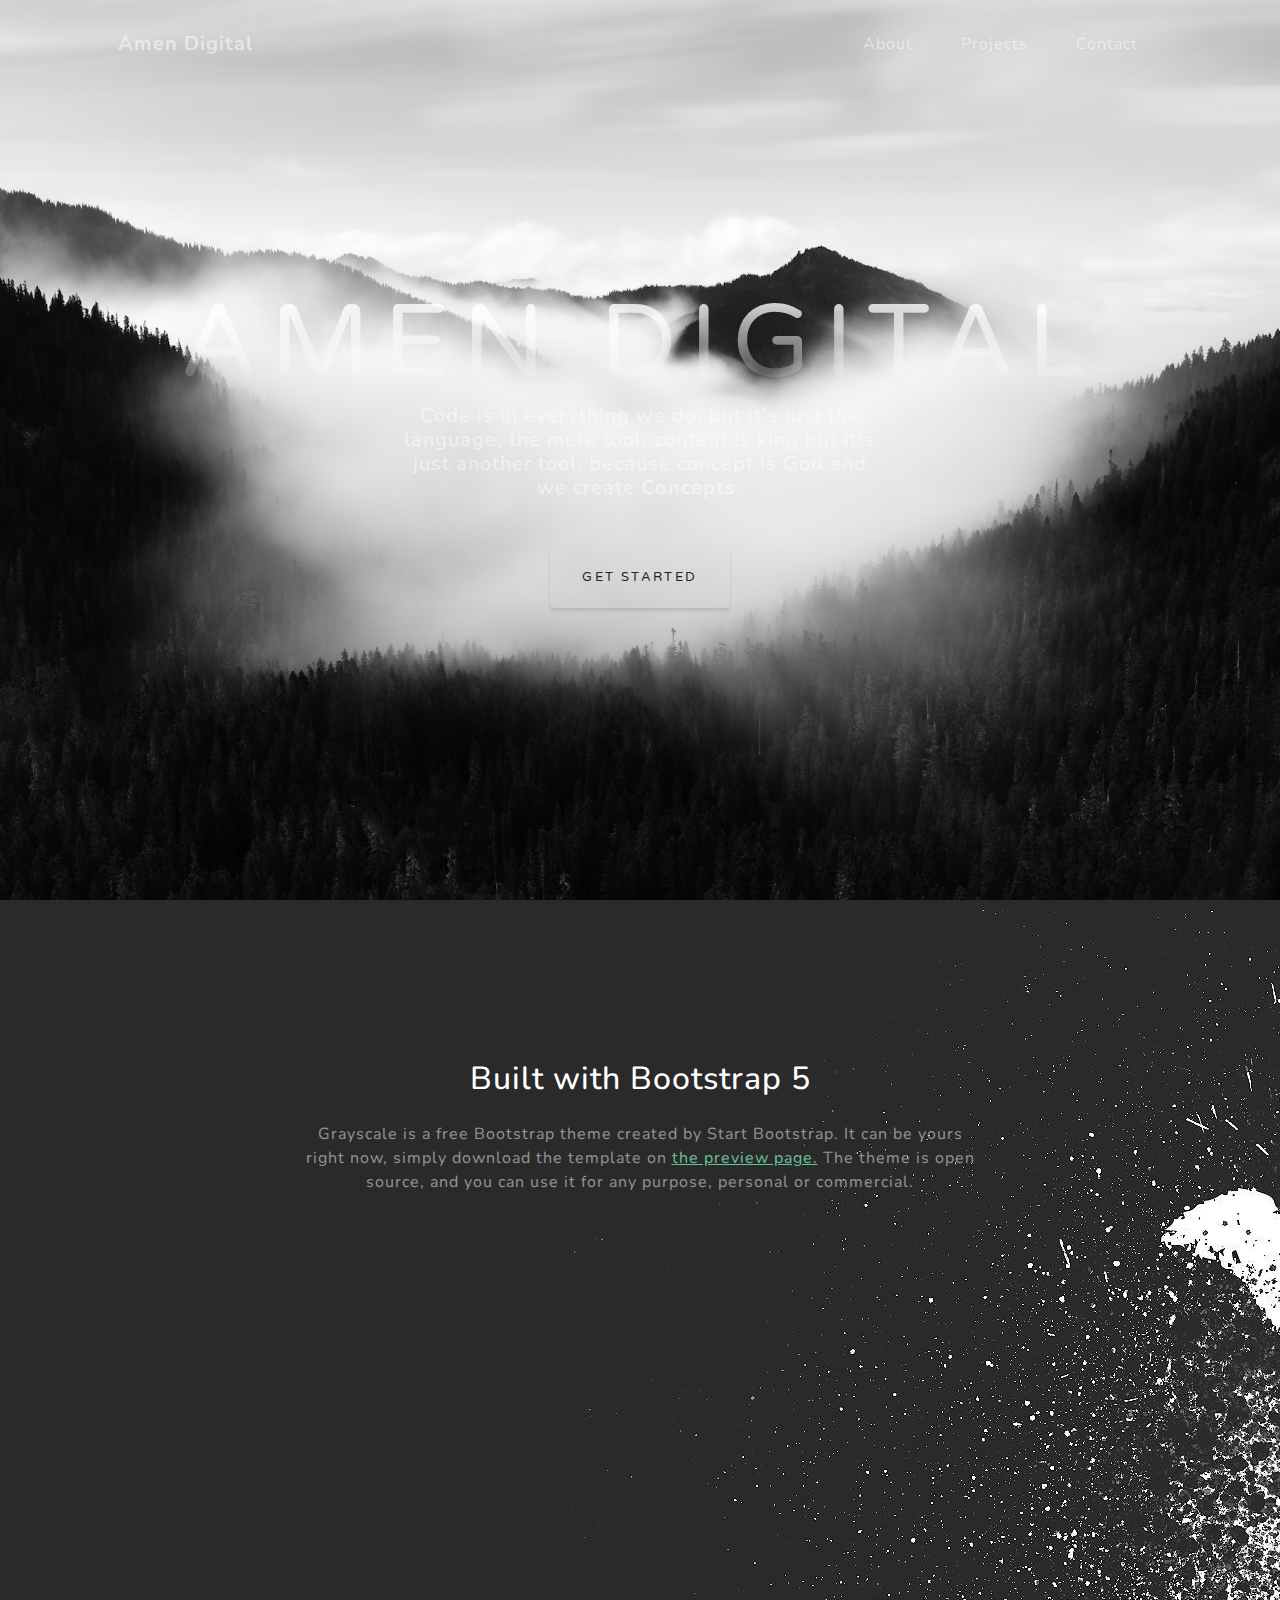
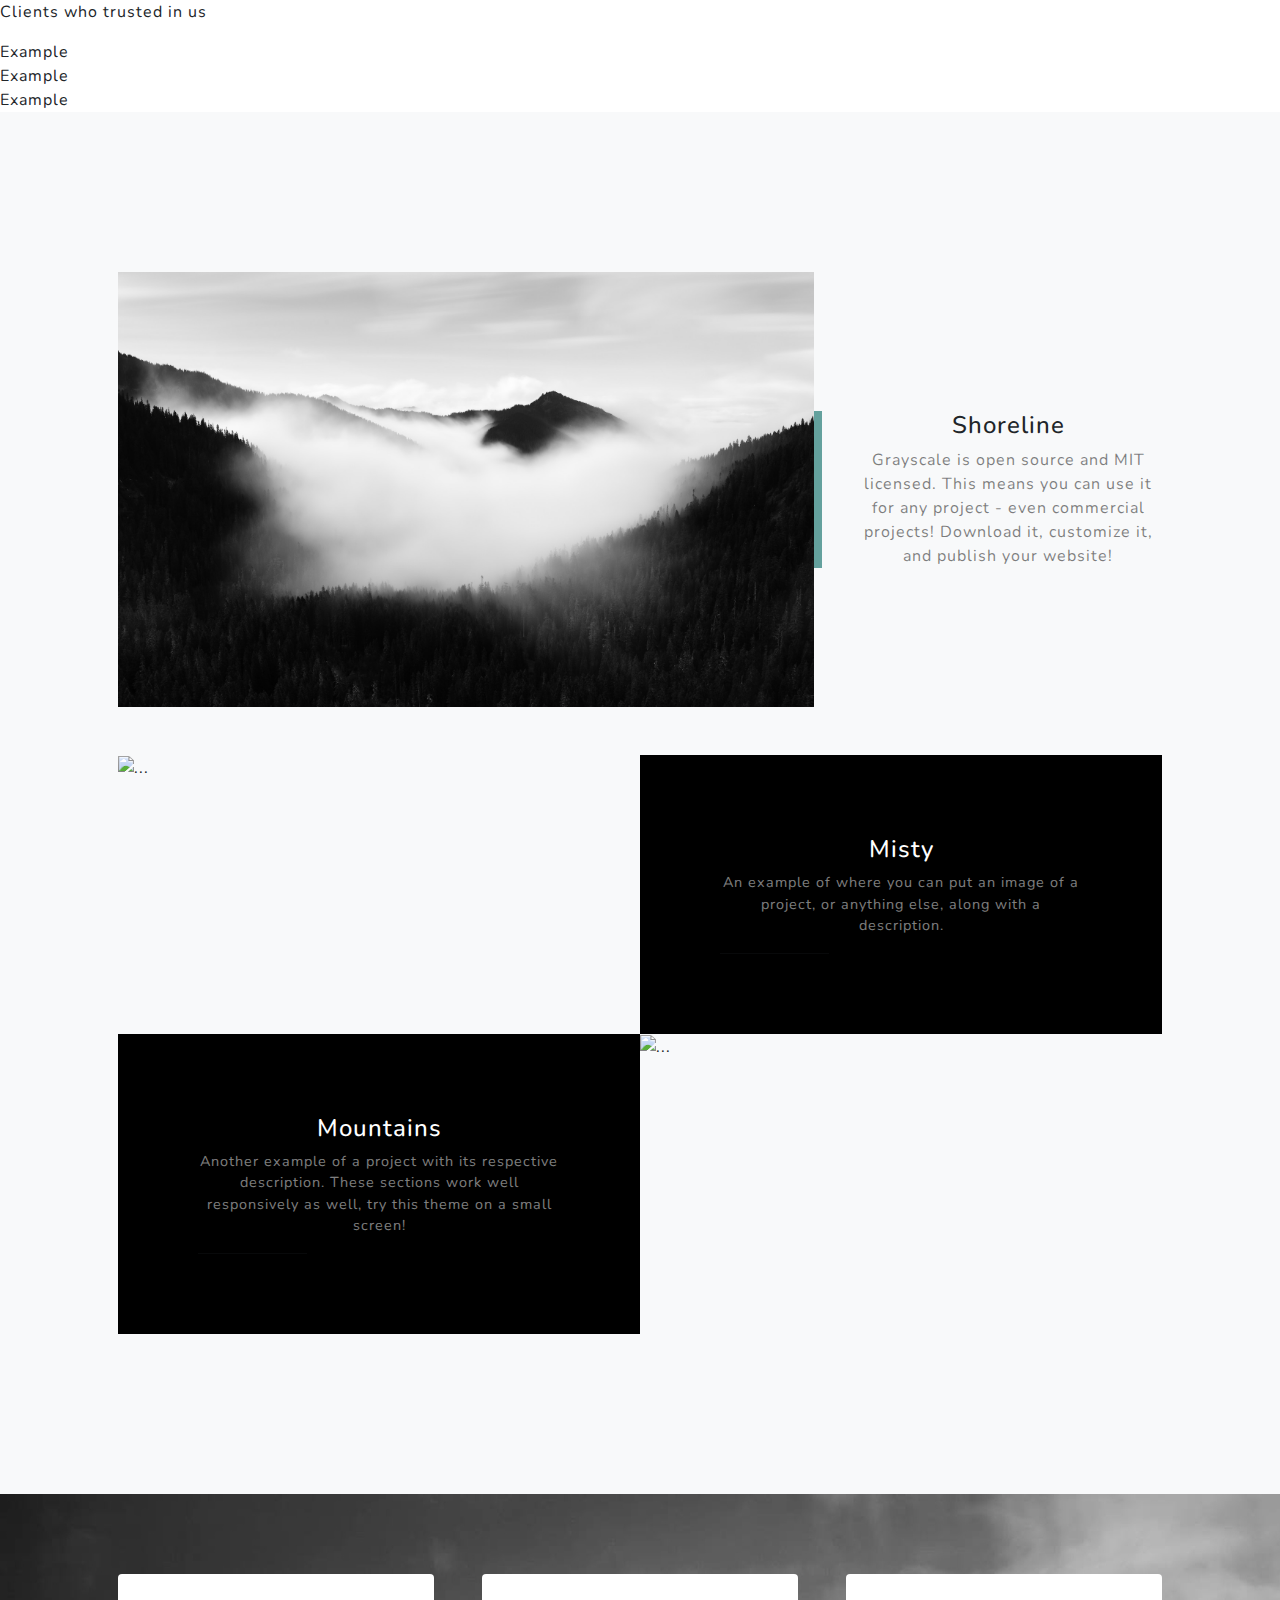
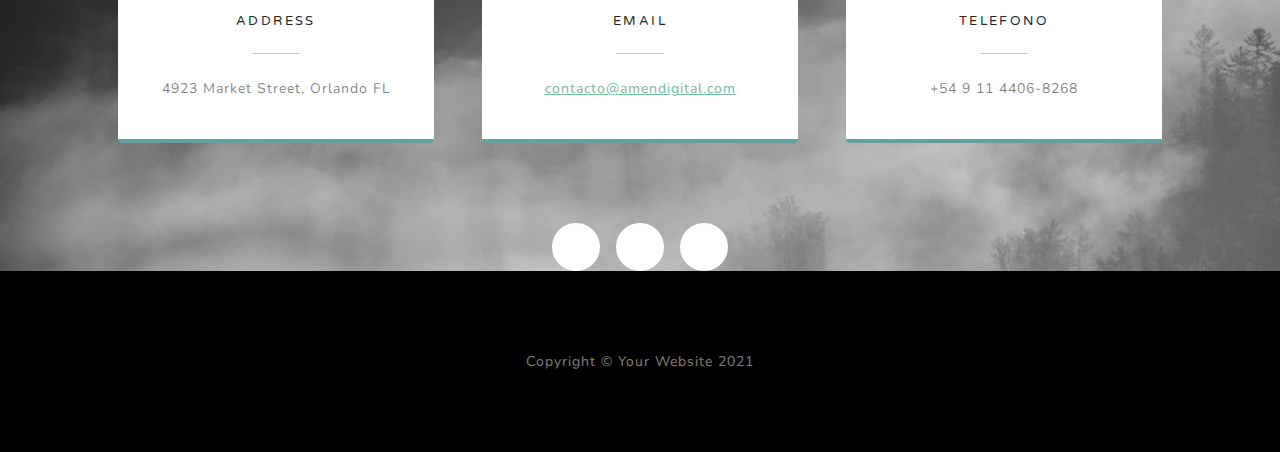
==== index.html @ 846d8984 "Tiny slider not working" ====
<!DOCTYPE html>
<html lang="en">

<head>

    <meta charset="utf-8" />
    <meta name="viewport" content="width=device-width, initial-scale=1, shrink-to-fit=no" />
    <meta name="description" content="" />
    <meta name="author" content="" />
    <title>Amen Digital</title>
    <link rel="icon" type="image/x-icon" href="assets/favicon.ico" />

    <!-- Font Awesome icons (free version)-->
    <script src="https://use.fontawesome.com/releases/v5.15.3/js/all.js" crossorigin="anonymous"></script>

    <!-- Google fonts-->
    <link href="https://fonts.googleapis.com/css?family=Varela+Round" rel="stylesheet" />
    <link href="https://fonts.googleapis.com/css?family=Nunito:200,200i,300,300i,400,400i,600,600i,700,700i,800,800i,900,900i" rel="stylesheet" />

    <!-- Core theme CSS (includes Bootstrap)-->
    <link href="css/styles.css" rel="stylesheet" />
    <link href="css/customStyles.css" rel="stylesheet" />

    <!-- Tiny slider -->
    <link rel="stylesheet" href="https://cdnjs.cloudflare.com/ajax/libs/tiny-slider/2.9.3/tiny-slider.css">

</head>

<body id="page-top">
    <!-- Navigation-->
    <nav class="navbar navbar-expand-lg navbar-light fixed-top" id="mainNav">
        <div class="container px-4 px-lg-5">
            <a class="navbar-brand" href="#page-top">Amen Digital</a>
            <button class="navbar-toggler navbar-toggler-right" type="button" data-bs-toggle="collapse"
                data-bs-target="#navbarResponsive" aria-controls="navbarResponsive" aria-expanded="false"
                aria-label="Toggle navigation">
                Menu
                <i class="fas fa-bars"></i>
            </button>
            <div class="collapse navbar-collapse" id="navbarResponsive">
                <ul class="navbar-nav ms-auto">
                    <li class="nav-item"><a class="nav-link" href="#about">About</a></li>
                    <li class="nav-item"><a class="nav-link" href="#projects">Projects</a></li>
                    <li class="nav-item"><a class="nav-link" href="#signup">Contact</a></li>
                </ul>
            </div>
        </div>
    </nav>

    <!-- Masthead-->
    <header class="masthead">
        <div class="container px-4 px-lg-5 d-flex h-100 align-items-center justify-content-center">
            <div class="d-flex justify-content-center">
                <div class="text-center">
                    <h1 id="text_tittle" class="mx-auto my-0 text-uppercase">Amen Digital</h1>
                    <h2 class="text-white-50 mx-auto mt-2 mb-5">Code is in everything we do, but it's just the language,
                        the mere tool, content is king but it's just another tool, because concept is God and we create
                        <b>Concepts</b>.</h2>
                    <a class="btn btn-amen" href="#about">Get Started</a>
                </div>
            </div>
        </div>
    </header>

    <!-- About-->
    <section class="about-section text-center" id="about">
        <div class="container px-4 px-lg-5">
            <div class="row gx-4 gx-lg-5 justify-content-center">
                <div class="col-lg-8">
                    <h2 class="text-white mb-4">Built with Bootstrap 5</h2>
                    <p class="text-white-50">
                        Grayscale is a free Bootstrap theme created by Start Bootstrap. It can be yours right now,
                        simply download the template on
                        <a class="text-success" href="https://startbootstrap.com/theme/grayscale/">the preview page.</a>
                        The theme is open source, and you can use it for any purpose, personal or commercial.
                    </p>
                </div>
            </div>
        </div>
    </section>
    <section>

        <div class="titulo_tarjeta">
            <p>
                Clients who trusted in us
            </p>
        </div>

        <div class="my-slider">
            <div>Example</div>
            <div>Example</div>
            <div>Example</div>
        </div>

    </section>
    <!-- Projects-->
    <section class="projects-section bg-light" id="projects">
        <div class="container px-4 px-lg-5">
            <!-- Featured Project Row-->
            <div class="row gx-0 mb-4 mb-lg-5 align-items-center">
                <div class="col-xl-8 col-lg-7"><img class="img-fluid mb-3 mb-lg-0" src="assets/img/bg-masthead.jpg"
                        alt="..." /></div>
                <div class="col-xl-4 col-lg-5">
                    <div class="featured-text text-center text-lg-left">
                        <h4>Shoreline</h4>
                        <p class="text-black-50 mb-0">Grayscale is open source and MIT licensed. This means you can use
                            it for any project - even commercial projects! Download it, customize it, and publish your
                            website!</p>
                    </div>
                </div>
            </div>
            <!-- Project One Row-->
            <div class="row gx-0 mb-5 mb-lg-0 justify-content-center">
                <div class="col-lg-6"><img class="img-fluid" src="assets/img/creatividad.png" alt="..." /></div>
                <div class="col-lg-6">
                    <div class="bg-black text-center h-100 project">
                        <div class="d-flex h-100">
                            <div class="project-text w-100 my-auto text-center text-lg-left">
                                <h4 class="text-white">Misty</h4>
                                <p class="mb-0 text-white-50">An example of where you can put an image of a project, or
                                    anything else, along with a description.</p>
                                <hr class="d-none d-lg-block mb-0 ms-0" />
                            </div>
                        </div>
                    </div>
                </div>
            </div>
            <!-- Project Two Row-->
            <div class="row gx-0 justify-content-center">
                <div class="col-lg-6"><img class="img-fluid" src="assets/img/impacto.png" alt="..." /></div>
                <div class="col-lg-6 order-lg-first">
                    <div class="bg-black text-center h-100 project">
                        <div class="d-flex h-100">
                            <div class="project-text w-100 my-auto text-center text-lg-right">
                                <h4 class="text-white">Mountains</h4>
                                <p class="mb-0 text-white-50">Another example of a project with its respective
                                    description. These sections work well responsively as well, try this theme on a
                                    small screen!</p>
                                <hr class="d-none d-lg-block mb-0 me-0" />
                            </div>
                        </div>
                    </div>
                </div>
            </div>
        </div>
    </section>
    <!-- Contact-->
    <section class="contact-section bg-black">
        <div class="container px-4 px-lg-5">
            <div class="row gx-4 gx-lg-5">
                <div class="col-md-4 mb-3 mb-md-0">
                    <div class="card py-4 h-100">
                        <div class="card-body text-center">
                            <i class="fas fa-map-marked-alt text-success mb-2"></i>
                            <h4 class="text-uppercase m-0">Address</h4>
                            <hr class="my-4 mx-auto" />
                            <div class="small text-black-50">4923 Market Street, Orlando FL</div>
                        </div>
                    </div>
                </div>
                <div class="col-md-4 mb-3 mb-md-0">
                    <div class="card py-4 h-100">
                        <div class="card-body text-center">
                            <i class="fas fa-envelope text-success mb-2"></i>
                            <h4 class="text-uppercase m-0">Email</h4>
                            <hr class="my-4 mx-auto" />
                            <div class="small text-black-50"><a class="text-success"
                                    href="#!">contacto@amendigital.com</a></div>
                        </div>
                    </div>
                </div>
                <div class="col-md-4 mb-3 mb-md-0">
                    <div class="card py-4 h-100">
                        <div class="card-body text-center">
                            <i class="fas fa-mobile-alt text-success mb-2"></i>
                            <h4 class="text-uppercase m-0">Telefono</h4>
                            <hr class="my-4 mx-auto" />
                            <div class="small text-black-50">+54 9 11 4406-8268</div>
                        </div>
                    </div>
                </div>
            </div>
            <div class="social d-flex justify-content-center">
                <a class="mx-2" href="#!"><i class="fab fa-twitter"></i></a>
                <a class="mx-2" href="#!"><i class="fab fa-facebook-f"></i></a>
                <a class="mx-2" href="#!"><i class="fab fa-github"></i></a>
            </div>
        </div>
    </section>
   
    <!-- Footer-->
    <footer class="footer bg-black small text-center text-white-50">
        <div class="container px-4 px-lg-5">Copyright &copy; Your Website 2021</div>
    </footer>
    <!-- Bootstrap core JS-->
    <script src="https://cdn.jsdelivr.net/npm/bootstrap@5.0.1/dist/js/bootstrap.bundle.min.js"></script>
    <!-- Jquery -->
    <script src="https://ajax.googleapis.com/ajax/libs/jquery/3.6.0/jquery.min.js"></script>
    <!--  Tiny slider -->
    <script src="https://cdnjs.cloudflare.com/ajax/libs/tiny-slider/2.9.2/min/tiny-slider.js"></script>
    <script src="./js/tinySlider.js"></script>
    <!-- NOTE: prior to v2.2.1 tiny-slider.js need to be in <body> -->

</body>

</html>
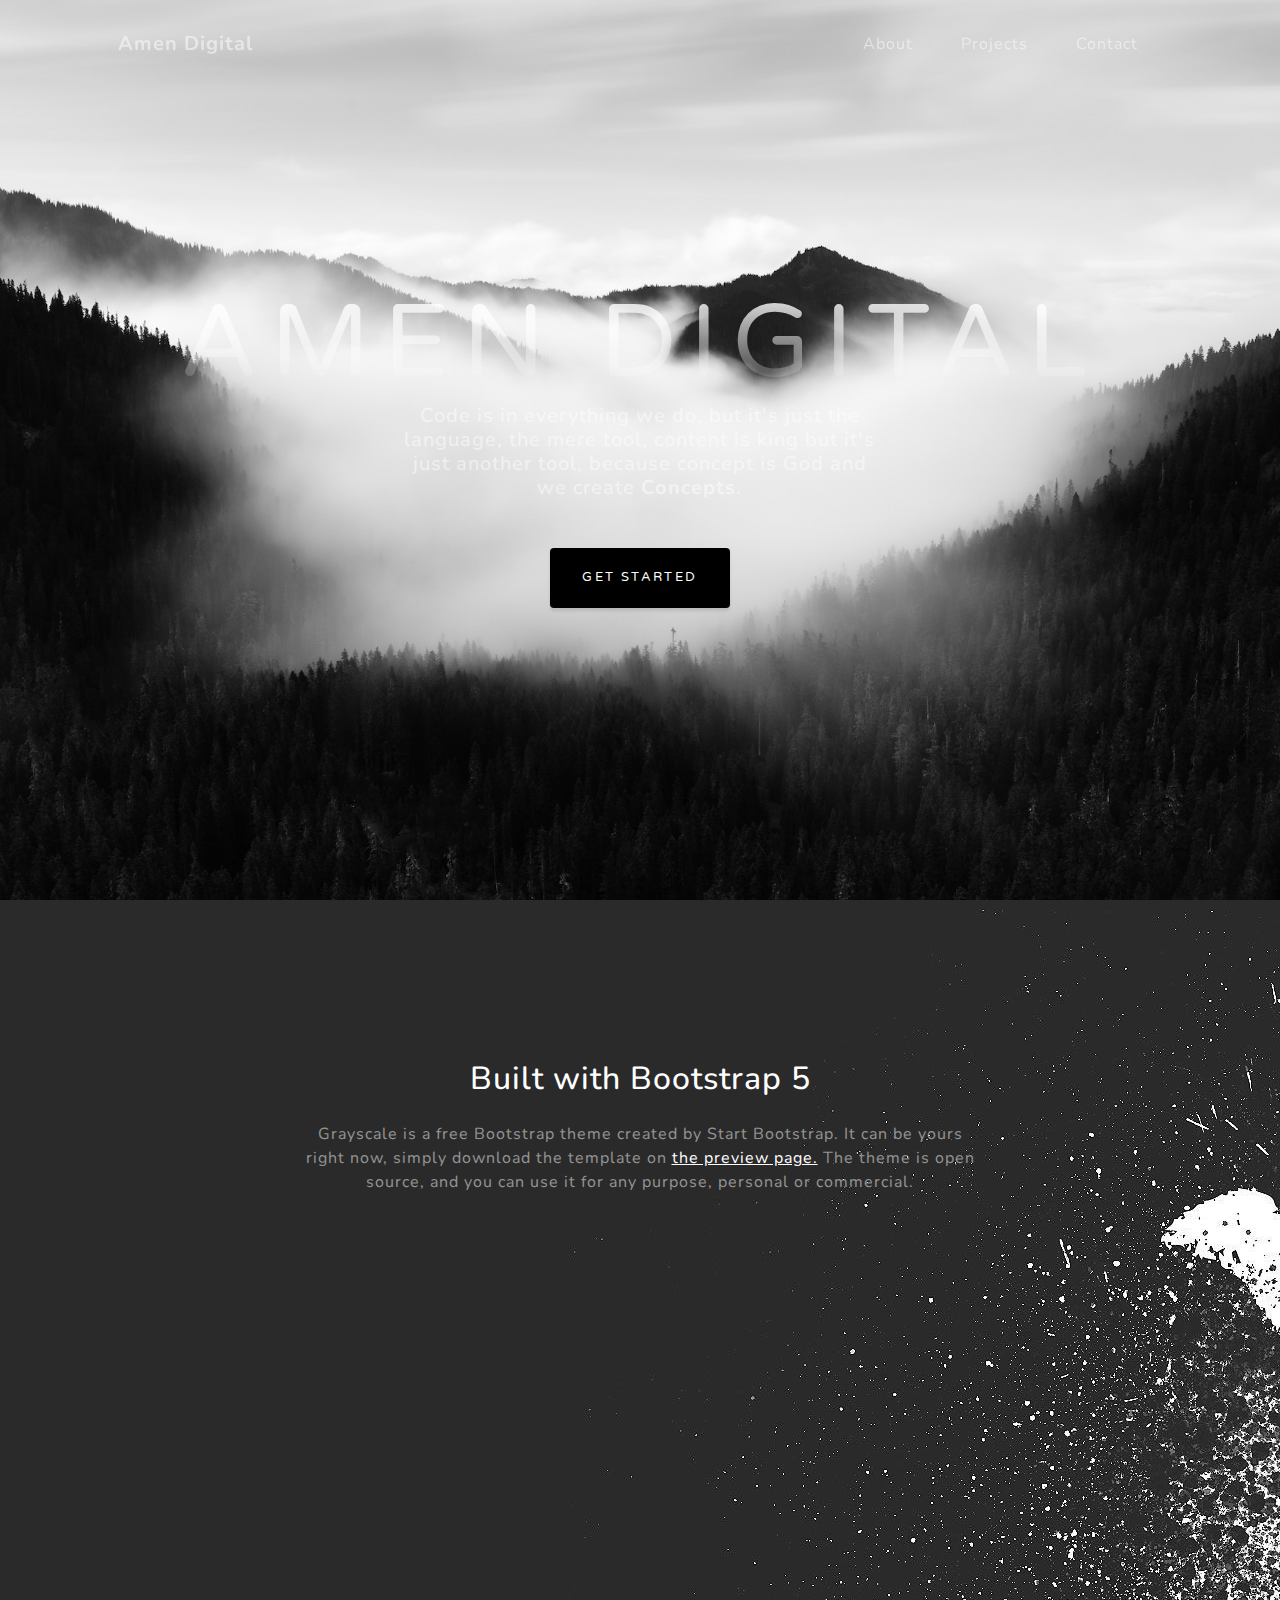
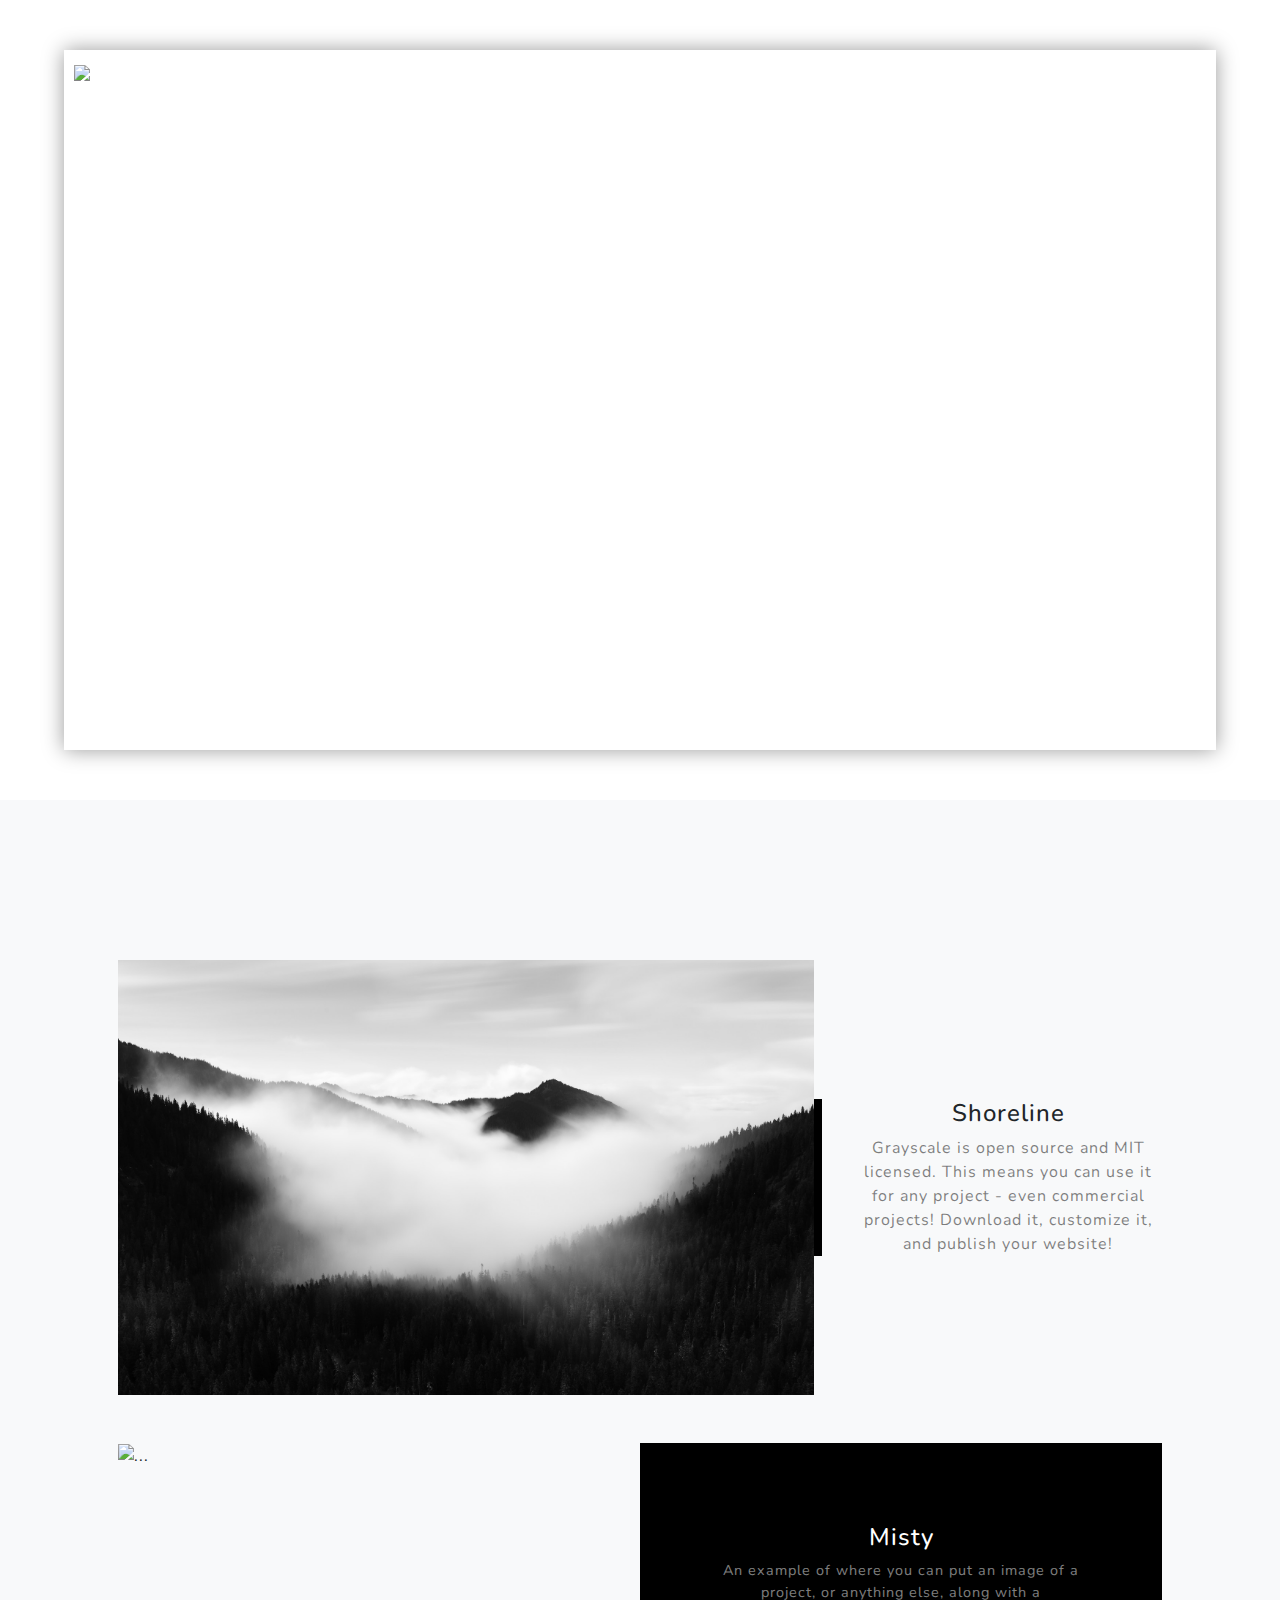
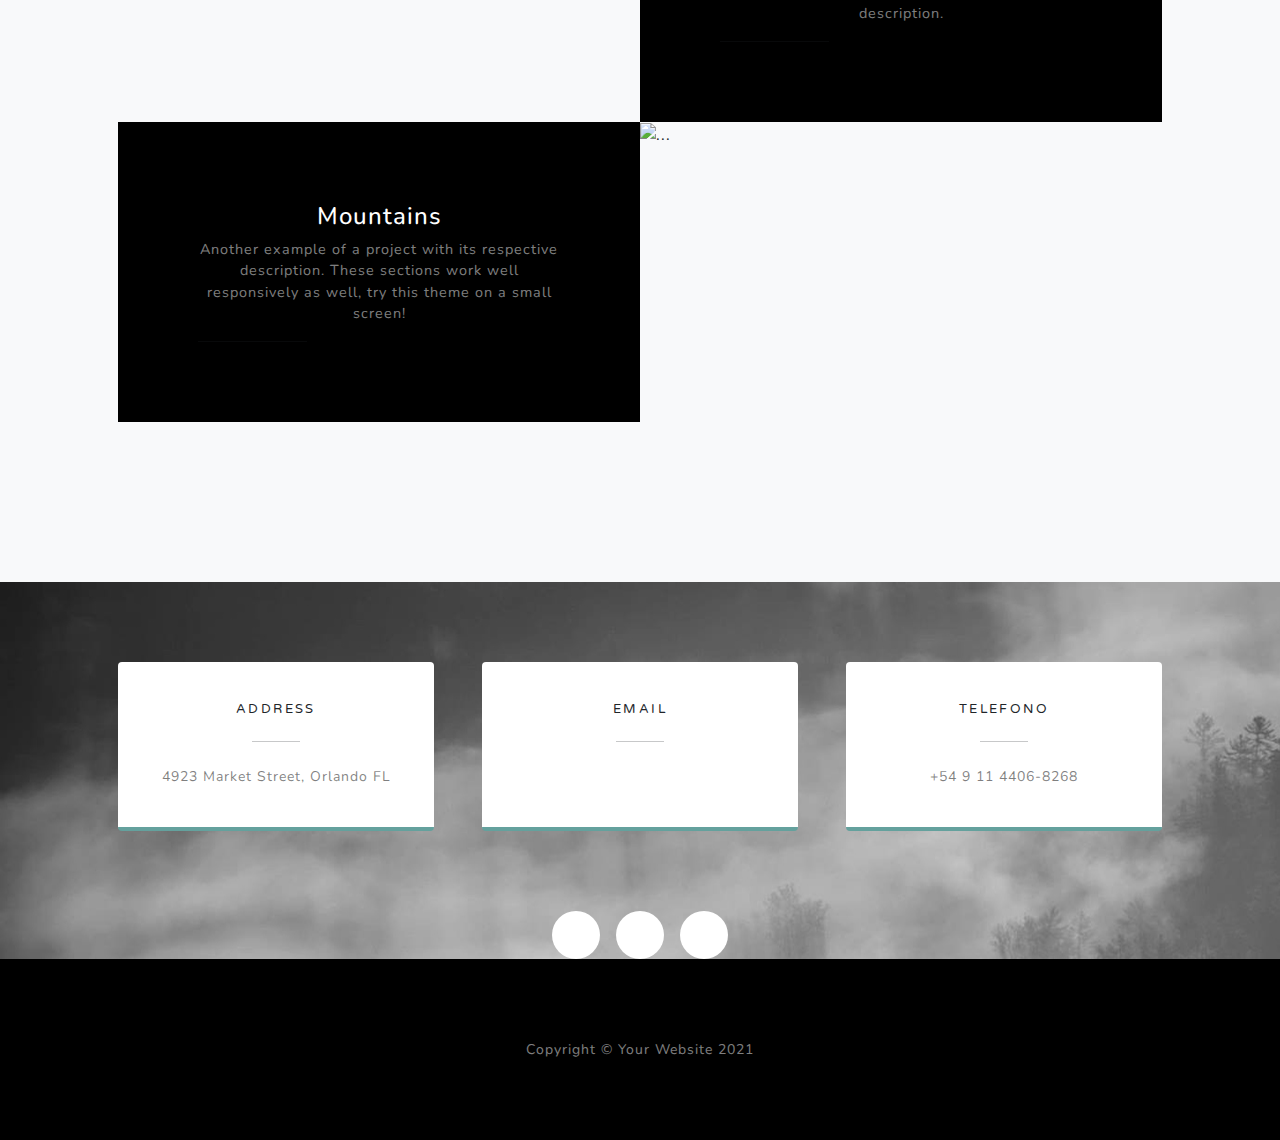
==== commit 4c518eea: "CSS slider" ====
--- a/index.html
+++ b/index.html
@@ -20,9 +20,6 @@
     <!-- Core theme CSS (includes Bootstrap)-->
     <link href="css/styles.css" rel="stylesheet" />
     <link href="css/customStyles.css" rel="stylesheet" />
-
-    <!-- Tiny slider -->
-    <link rel="stylesheet" href="https://cdnjs.cloudflare.com/ajax/libs/tiny-slider/2.9.3/tiny-slider.css">
 
 </head>
 
@@ -80,17 +77,17 @@
     </section>
     <section>
 
-        <div class="titulo_tarjeta">
-            <p>
-                Clients who trusted in us
-            </p>
-        </div>
-
-        <div class="my-slider">
-            <div>Example</div>
-            <div>Example</div>
-            <div>Example</div>
-        </div>
+        <div id="slideshow">
+            <div>
+              <img src="//farm6.static.flickr.com/5224/5658667829_2bb7d42a9c_m.jpg">
+            </div>
+            <div>
+              <img src="//farm6.static.flickr.com/5230/5638093881_a791e4f819_m.jpg">
+            </div>
+            <div>
+              Pretty cool eh? This slide is proof the content can be anything.
+            </div>
+          </div>
 
     </section>
     <!-- Projects-->
@@ -196,11 +193,8 @@
     <script src="https://cdn.jsdelivr.net/npm/bootstrap@5.0.1/dist/js/bootstrap.bundle.min.js"></script>
     <!-- Jquery -->
     <script src="https://ajax.googleapis.com/ajax/libs/jquery/3.6.0/jquery.min.js"></script>
-    <!--  Tiny slider -->
-    <script src="https://cdnjs.cloudflare.com/ajax/libs/tiny-slider/2.9.2/min/tiny-slider.js"></script>
-    <script src="./js/tinySlider.js"></script>
-    <!-- NOTE: prior to v2.2.1 tiny-slider.js need to be in <body> -->
-
+    <!-- Slider -->
+    <script src="./js/slide.js"></script>
 </body>
 
 </html>--- a/css/customStyles.css
+++ b/css/customStyles.css
@@ -0,0 +1,156 @@
+:root {
+    --myGreen : #000000; 
+    --mylightGreen : #FFFFFF;
+  }
+
+/* color del texto */
+
+.text-success {
+    color:var(--mylightGreen)!important;
+  }
+
+#text_tittle{
+  color:white;
+}
+
+/* botones */
+
+.btn-amen{
+    background-color: black;
+    color: white;
+    border-color: grey;
+}
+
+.btn-amen:hover{
+    background-color: white;
+    color: black;
+    border-color: grey;
+}
+
+.btn-success {
+    color:var(--mylightGreen)!important;
+    background-color: var(--myGreen);
+    border-color: var(--myGreen);
+  }
+  .btn-success:hover {
+    color: #000;
+    background-color:var(--mylightGreen);
+    border-color: var(--mylightGreen);
+  }
+
+  .text-success:hover {
+    color:var(--myGreen)!important;
+  }
+  
+  /* barra navegación */
+
+nav ul li{
+
+    color: var(--myGreen) !important;
+}
+
+#mainNav.navbar-shrink .nav-link.active{
+    color: var(--myGreen);
+    outline: none;
+    border-bottom: 0.25rem solid var(--myGreen);
+}
+
+#mainNav.navbar-shrink .nav-link:hover{
+    color: var(--myGreen);
+}
+
+
+/* featured text */
+
+.projects-section .featured-text{
+    border-left: 0.5rem solid var(--myGreen);
+}
+
+  a:hover {
+    color: var(--mylightGreen);
+  }
+
+.enterpriseIcon{
+  width: 25%;
+  height: 25%;
+}
+
+/* Post slider styles */
+
+.post-slider {
+  position: relative;
+}
+
+.post-slider .slider-title {
+  text-align: center;
+  margin: 30px auto;
+}
+
+.post-slider .next {
+  position: absolute;
+  top: 50%;
+  right: 30px;
+  font-size: 3em;
+  color: #006669;
+  cursor: pointer;
+}
+
+.post-slider .prev {
+  position: absolute;
+  top: 50%;
+  left: 30px;
+  font-size: 3em;
+  color: #006669;
+  cursor: pointer;
+}
+
+.post-slider .post-wrapper {
+  width: 84%;
+  height: 450px;
+  margin: 0px auto;
+  overflow: hidden;
+  padding: 10px 0px 10px 0px;
+}
+
+.post-slider .post-wrapper .post {
+  width: 300px;
+  height: 430px;
+  margin: 0px 10px;
+  display: inline-block;
+  background: white;
+  border-radius: 5px;
+  box-shadow: 1rem 1rem 1rem -1rem #a0a0a033;
+}
+
+.post-slider .post-wrapper .post .post-info {
+  height: 130px;
+  padding: 0px 5px;
+}
+
+.post-slider .post-wrapper .post .slider-image {
+  width: 50%;
+  height: 150px;
+  border-top-left-radius: 5px;
+  border-top-right-radius: 5px;
+  text-align: center;
+  transform: translateX(85px);
+  /* vertical-align:middle; */
+}
+
+/* Slider */
+#slideshow { 
+  margin: 50px auto; 
+  position: relative; 
+  width: 90%; 
+  height: 700px; 
+  padding: 10px; 
+  box-shadow: 0 0 20px rgba(0,0,0,0.4); 
+}
+
+#slideshow > div { 
+  position: absolute; 
+  top: 10px; 
+  left: 10px; 
+  right: 10px; 
+  bottom: 10px; 
+}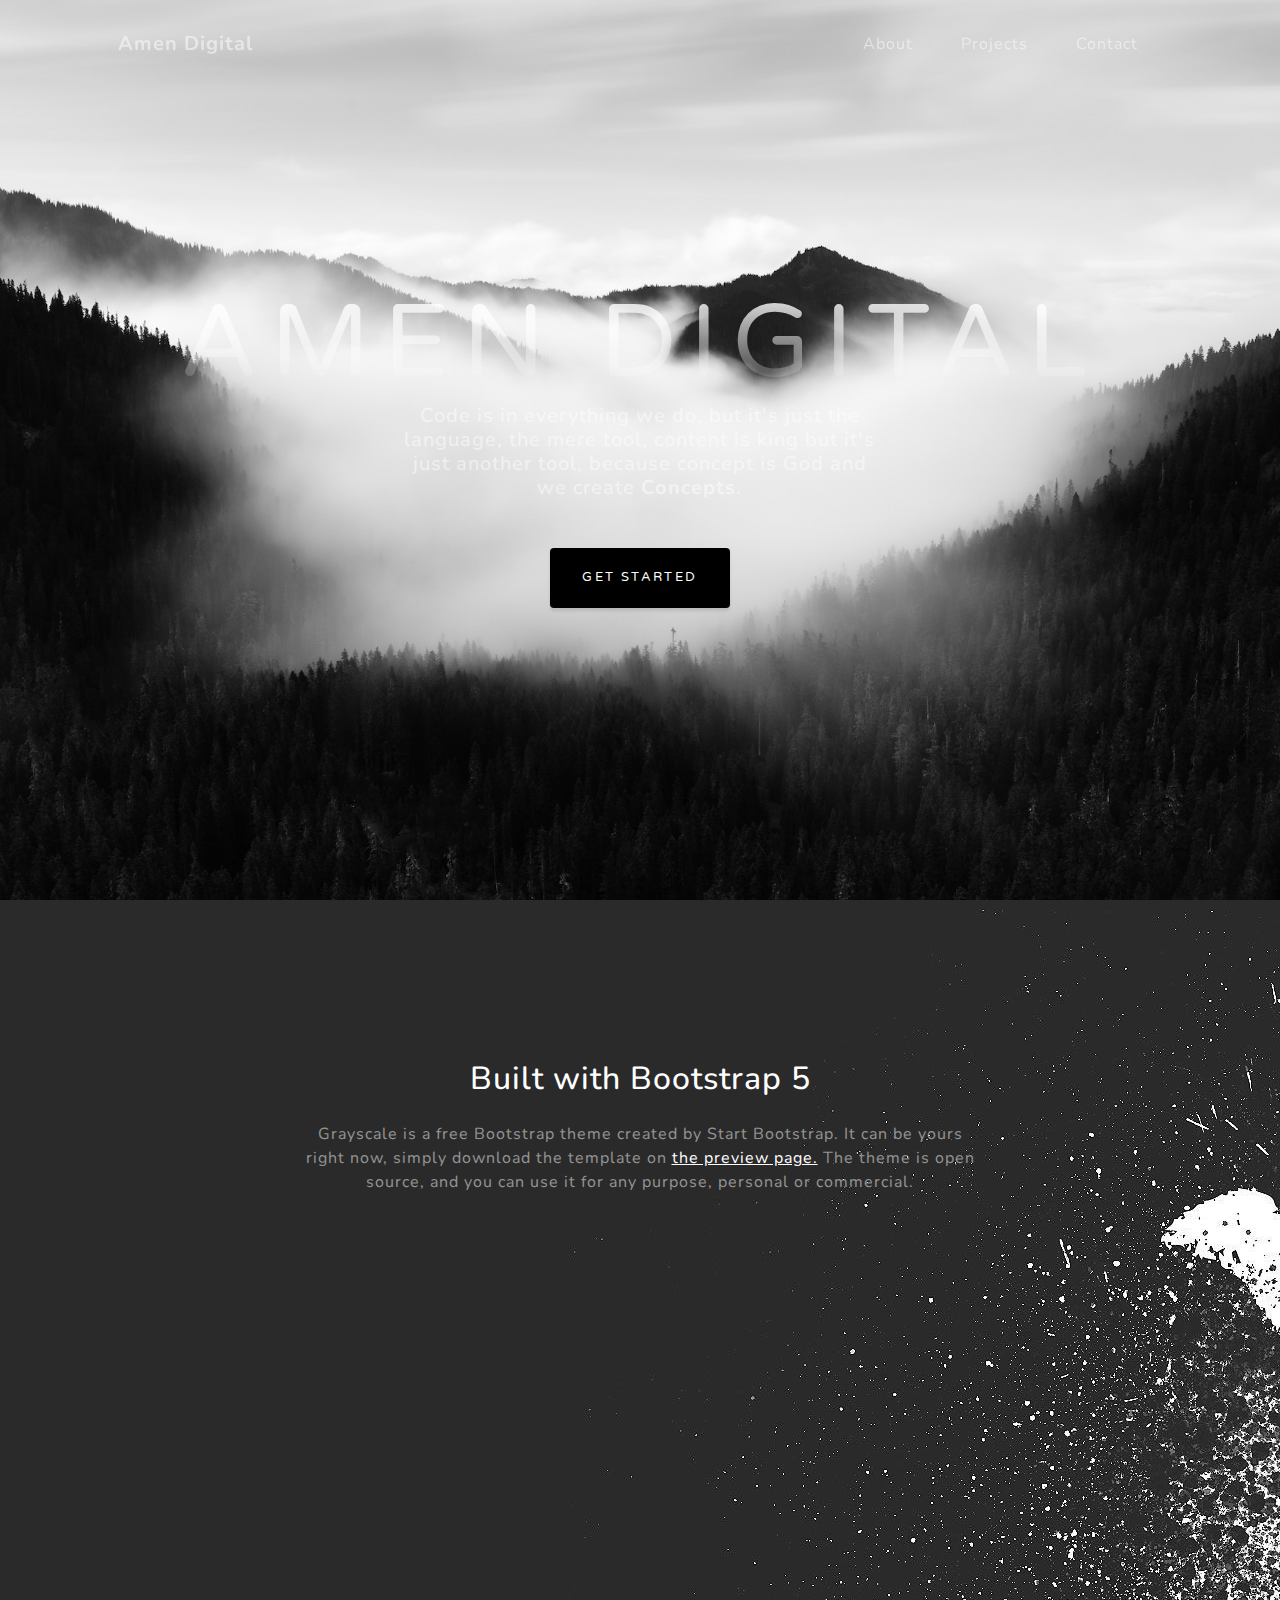
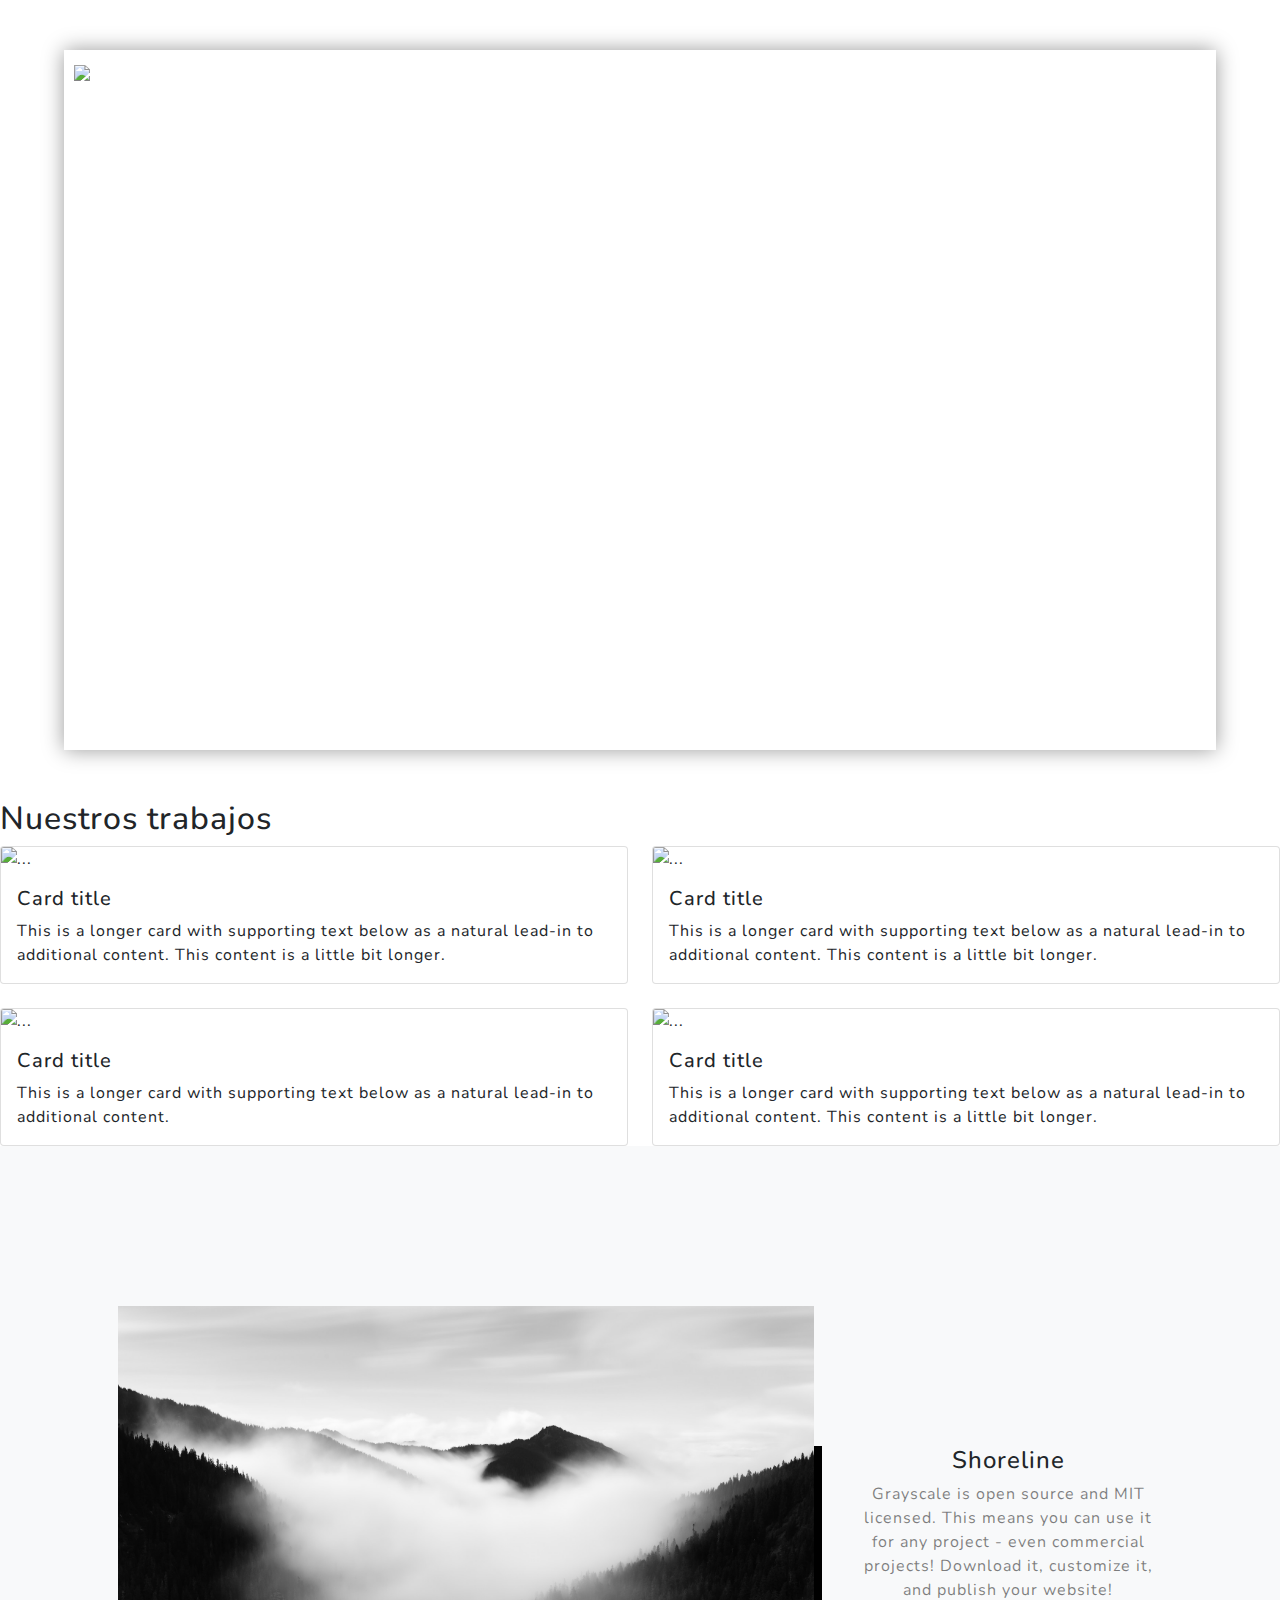
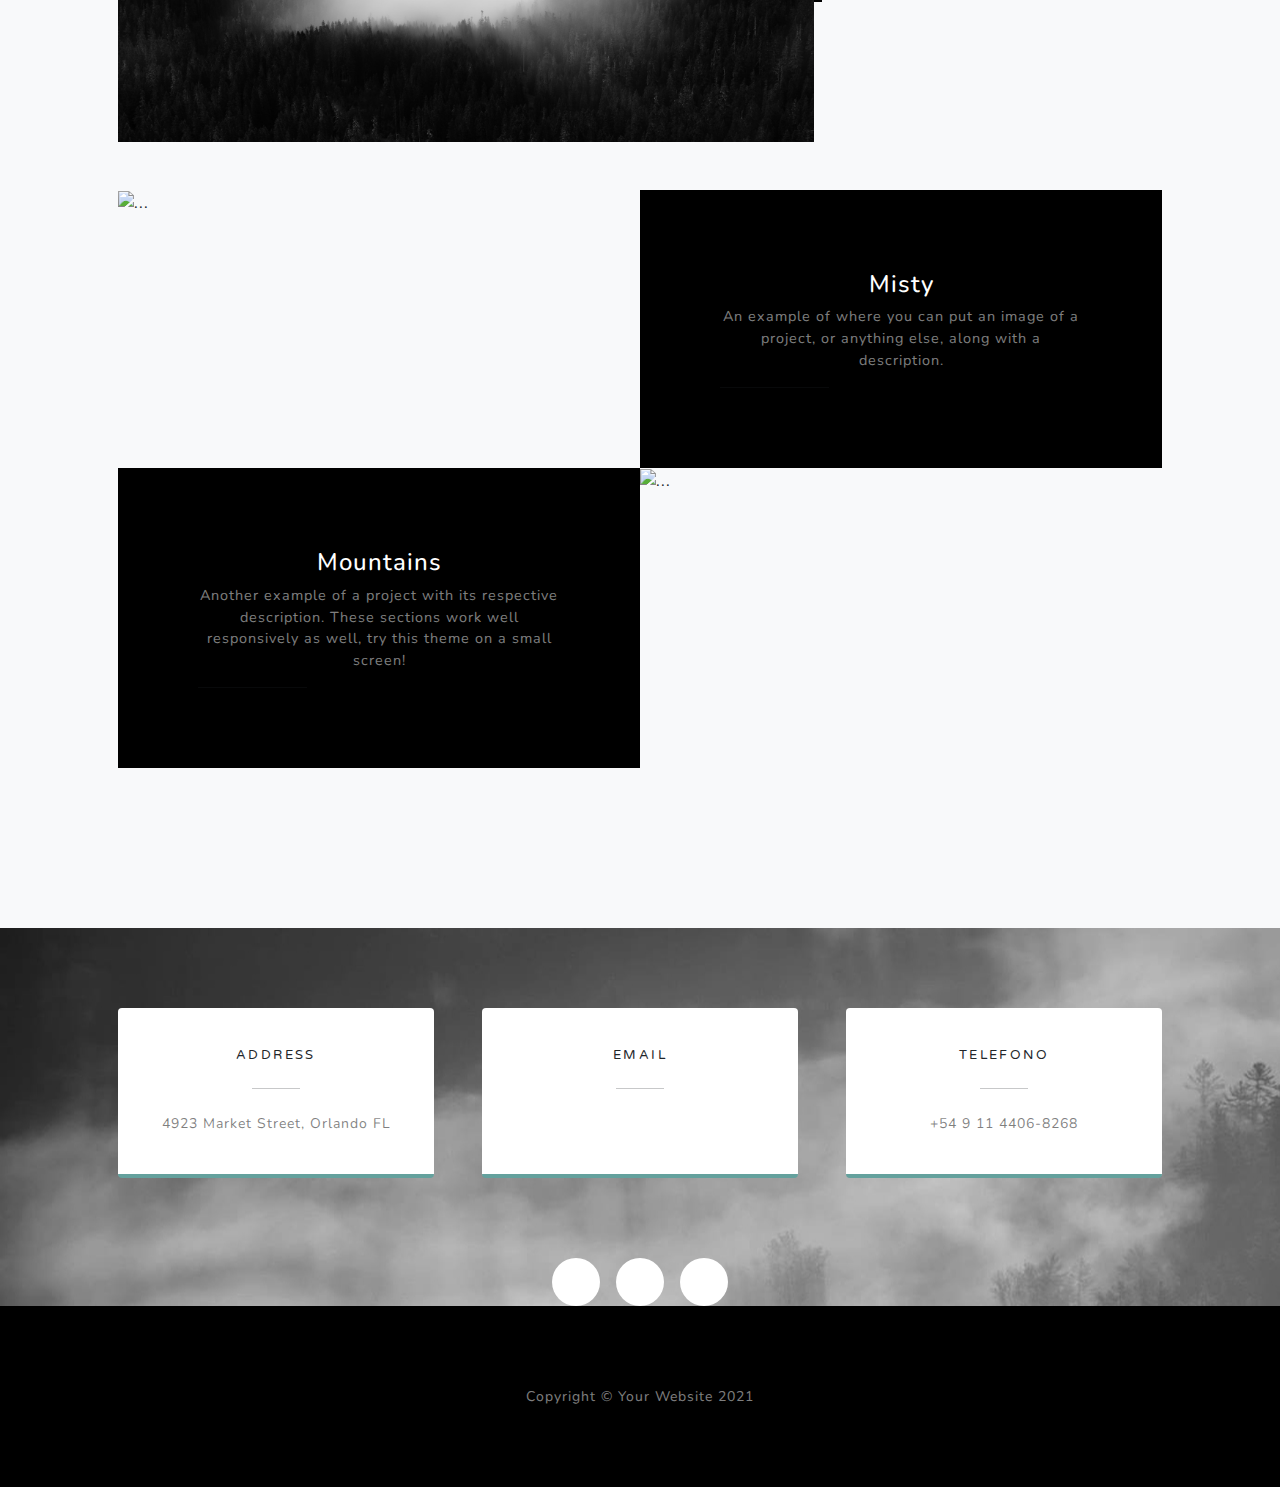
==== commit fe5e53e6: "card" ====
--- a/index.html
+++ b/index.html
@@ -90,6 +90,49 @@
           </div>
 
     </section>
+    
+        <!-- Trabajos -->
+    <section>
+        <h2>Nuestros trabajos</h2>
+        <div class="row row-cols-1 row-cols-md-2 g-4">
+            <div class="col">
+              <div class="card">
+                <img src="..." class="card-img-top" alt="...">
+                <div class="card-body">
+                  <h5 class="card-title">Card title</h5>
+                  <p class="card-text">This is a longer card with supporting text below as a natural lead-in to additional content. This content is a little bit longer.</p>
+                </div>
+              </div>
+            </div>
+            <div class="col">
+              <div class="card">
+                <img src="..." class="card-img-top" alt="...">
+                <div class="card-body">
+                  <h5 class="card-title">Card title</h5>
+                  <p class="card-text">This is a longer card with supporting text below as a natural lead-in to additional content. This content is a little bit longer.</p>
+                </div>
+              </div>
+            </div>
+            <div class="col">
+              <div class="card">
+                <img src="..." class="card-img-top" alt="...">
+                <div class="card-body">
+                  <h5 class="card-title">Card title</h5>
+                  <p class="card-text">This is a longer card with supporting text below as a natural lead-in to additional content.</p>
+                </div>
+              </div>
+            </div>
+            <div class="col">
+              <div class="card">
+                <img src="..." class="card-img-top" alt="...">
+                <div class="card-body">
+                  <h5 class="card-title">Card title</h5>
+                  <p class="card-text">This is a longer card with supporting text below as a natural lead-in to additional content. This content is a little bit longer.</p>
+                </div>
+              </div>
+            </div>
+          </div>
+    </section>
     <!-- Projects-->
     <section class="projects-section bg-light" id="projects">
         <div class="container px-4 px-lg-5">
@@ -195,6 +238,9 @@
     <script src="https://ajax.googleapis.com/ajax/libs/jquery/3.6.0/jquery.min.js"></script>
     <!-- Slider -->
     <script src="./js/slide.js"></script>
+    <!--Script-->
+    <script src="./js/scripts.js"></script>
+
 </body>
 
 </html>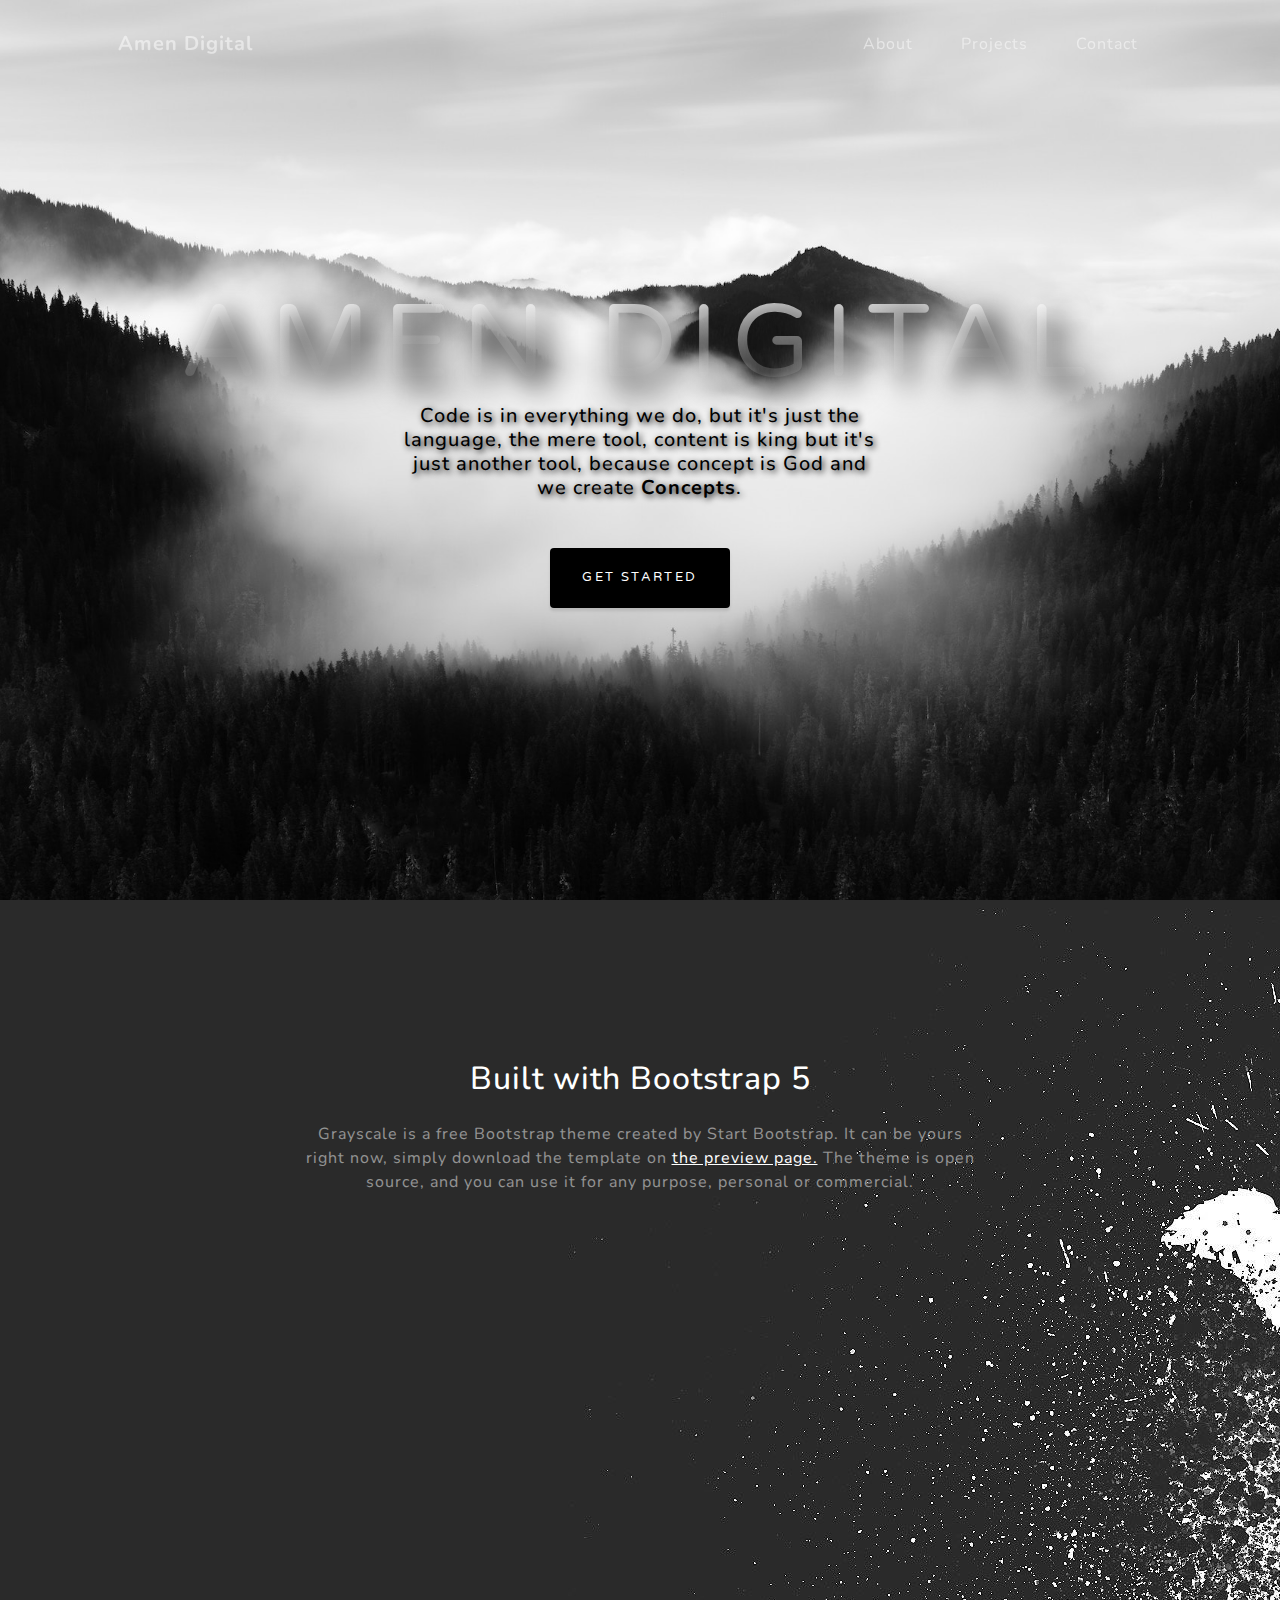
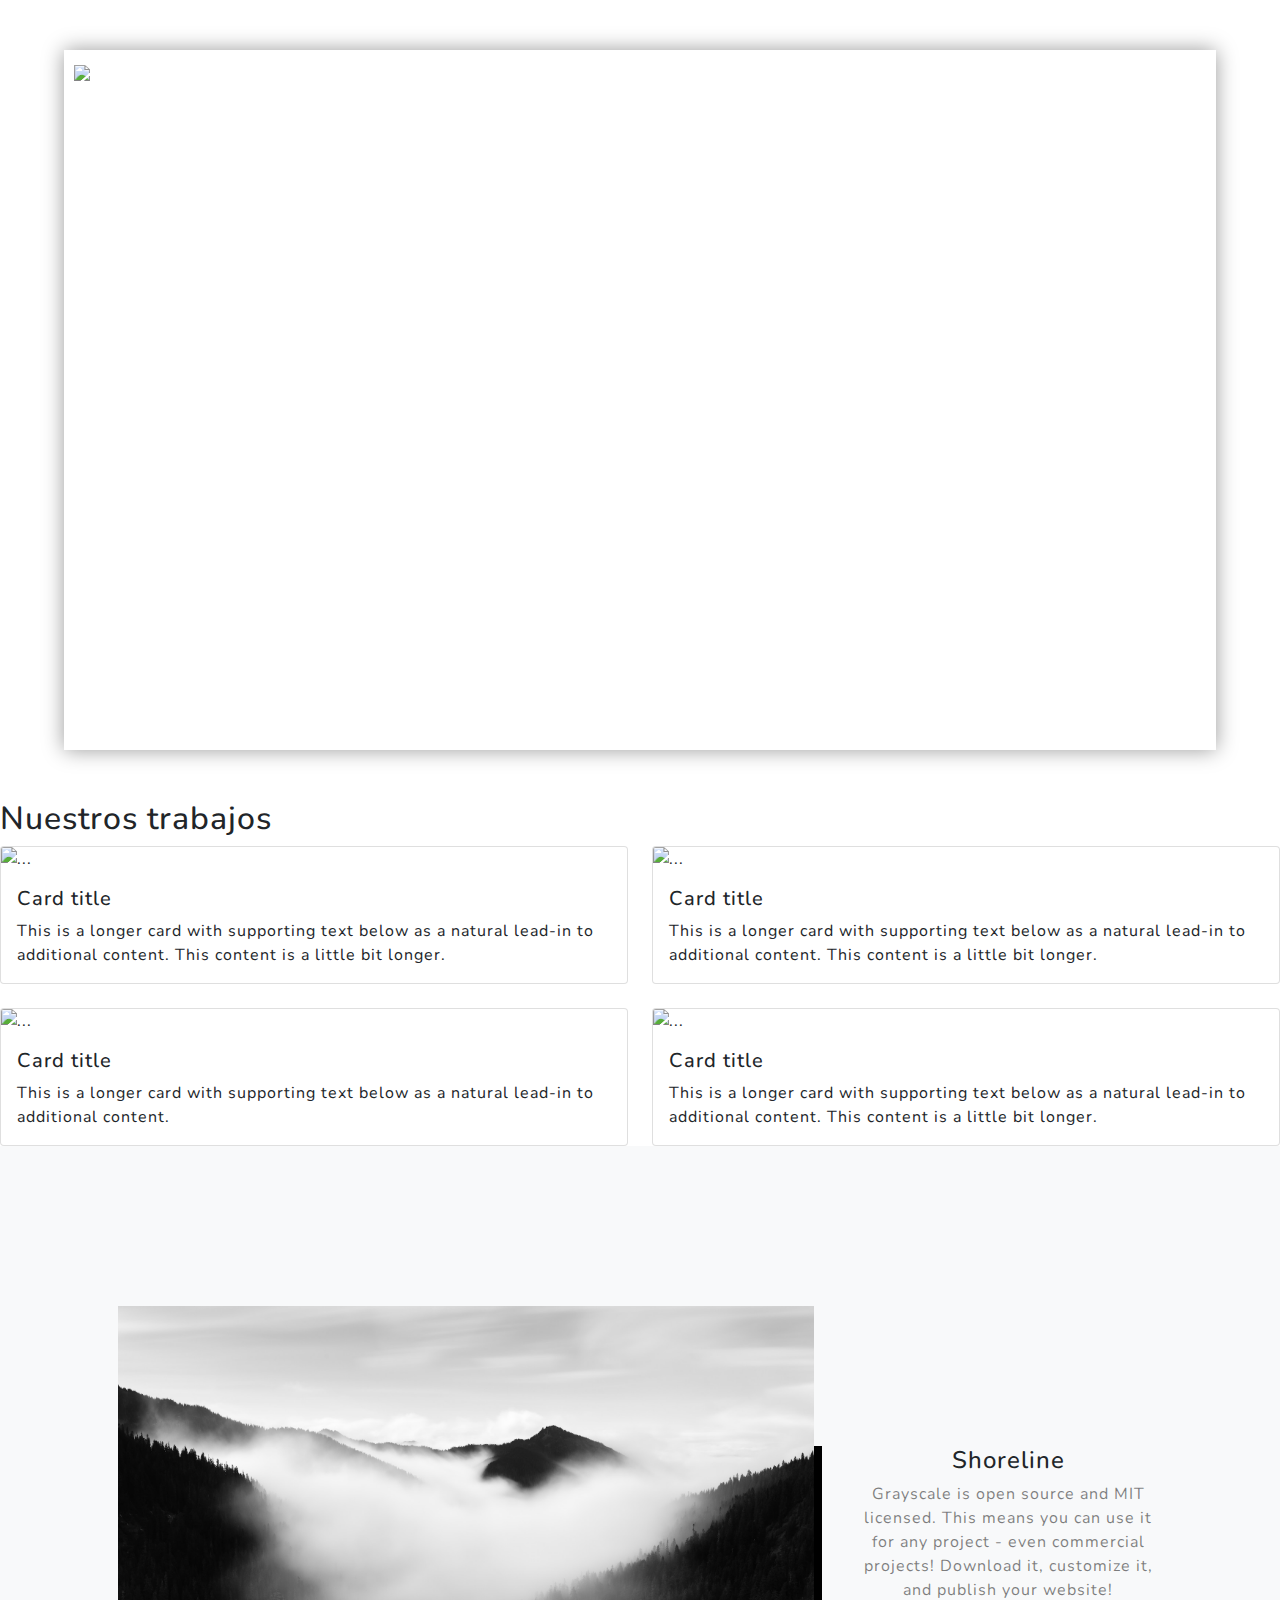
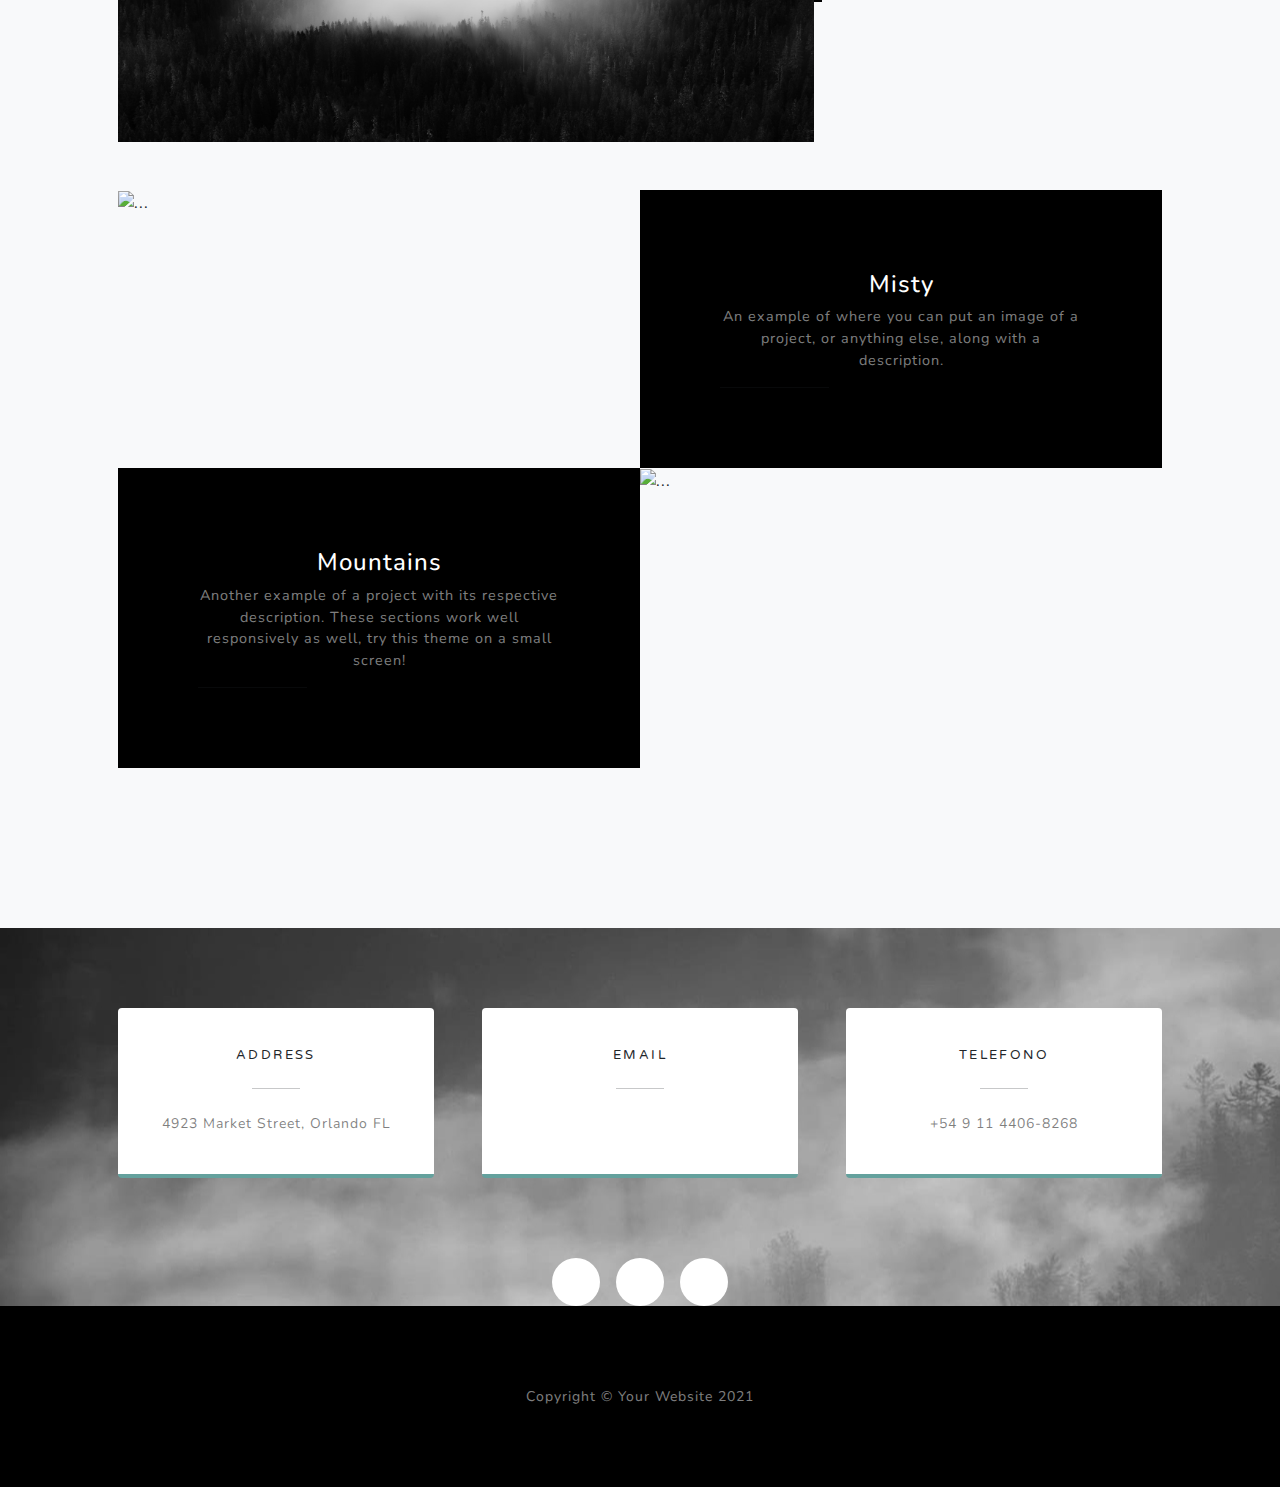
==== commit c4574a26: "Merge branch 'main' of github.com:matelab/amenDigital" ====
--- a/index.html
+++ b/index.html
@@ -49,8 +49,8 @@
         <div class="container px-4 px-lg-5 d-flex h-100 align-items-center justify-content-center">
             <div class="d-flex justify-content-center">
                 <div class="text-center">
-                    <h1 id="text_tittle" class="mx-auto my-0 text-uppercase">Amen Digital</h1>
-                    <h2 class="text-white-50 mx-auto mt-2 mb-5">Code is in everything we do, but it's just the language,
+                    <h1 class="mx-auto my-0 text-uppercase text-black">Amen Digital</h1>
+                    <h2 class="text-black mx-auto mt-2 mb-5 ">Code is in everything we do, but it's just the language,
                         the mere tool, content is king but it's just another tool, because concept is God and we create
                         <b>Concepts</b>.</h2>
                     <a class="btn btn-amen" href="#about">Get Started</a>
--- a/css/customStyles.css
+++ b/css/customStyles.css
@@ -8,10 +8,15 @@
 .text-success {
     color:var(--mylightGreen)!important;
   }
+  
 
-#text_tittle{
-  color:white;
+.text-black{
+  color:black;
+  /* color | offset-x | offset-y | blur-radius */
+  text-shadow: rgb(0, 0, 0) 0.1em 0.1em 0.3em;
 }
+
+
 
 /* botones */
 
@@ -22,9 +27,9 @@
 }
 
 .btn-amen:hover{
-    background-color: white;
+    background-color: rgb(133, 133, 133);
     color: black;
-    border-color: grey;
+    border-color: rgb(29, 28, 28);
 }
 
 .btn-success {
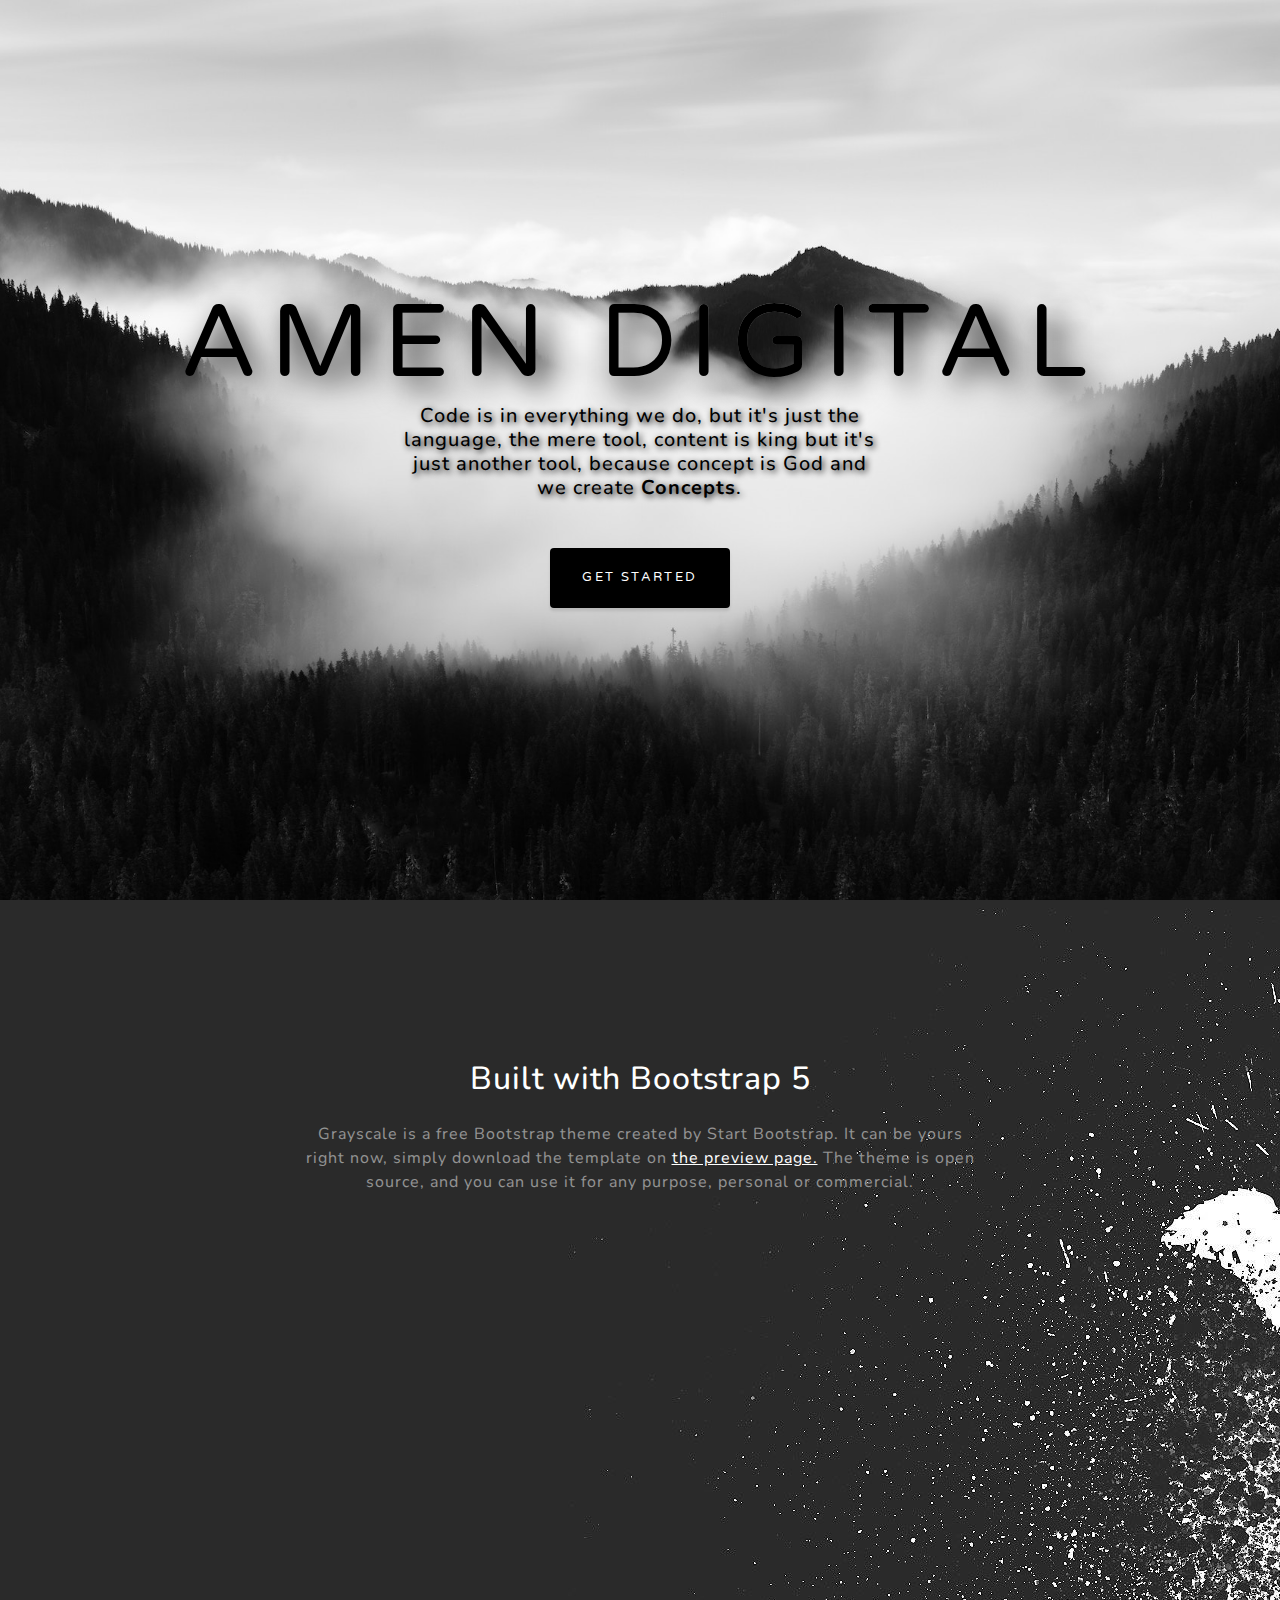
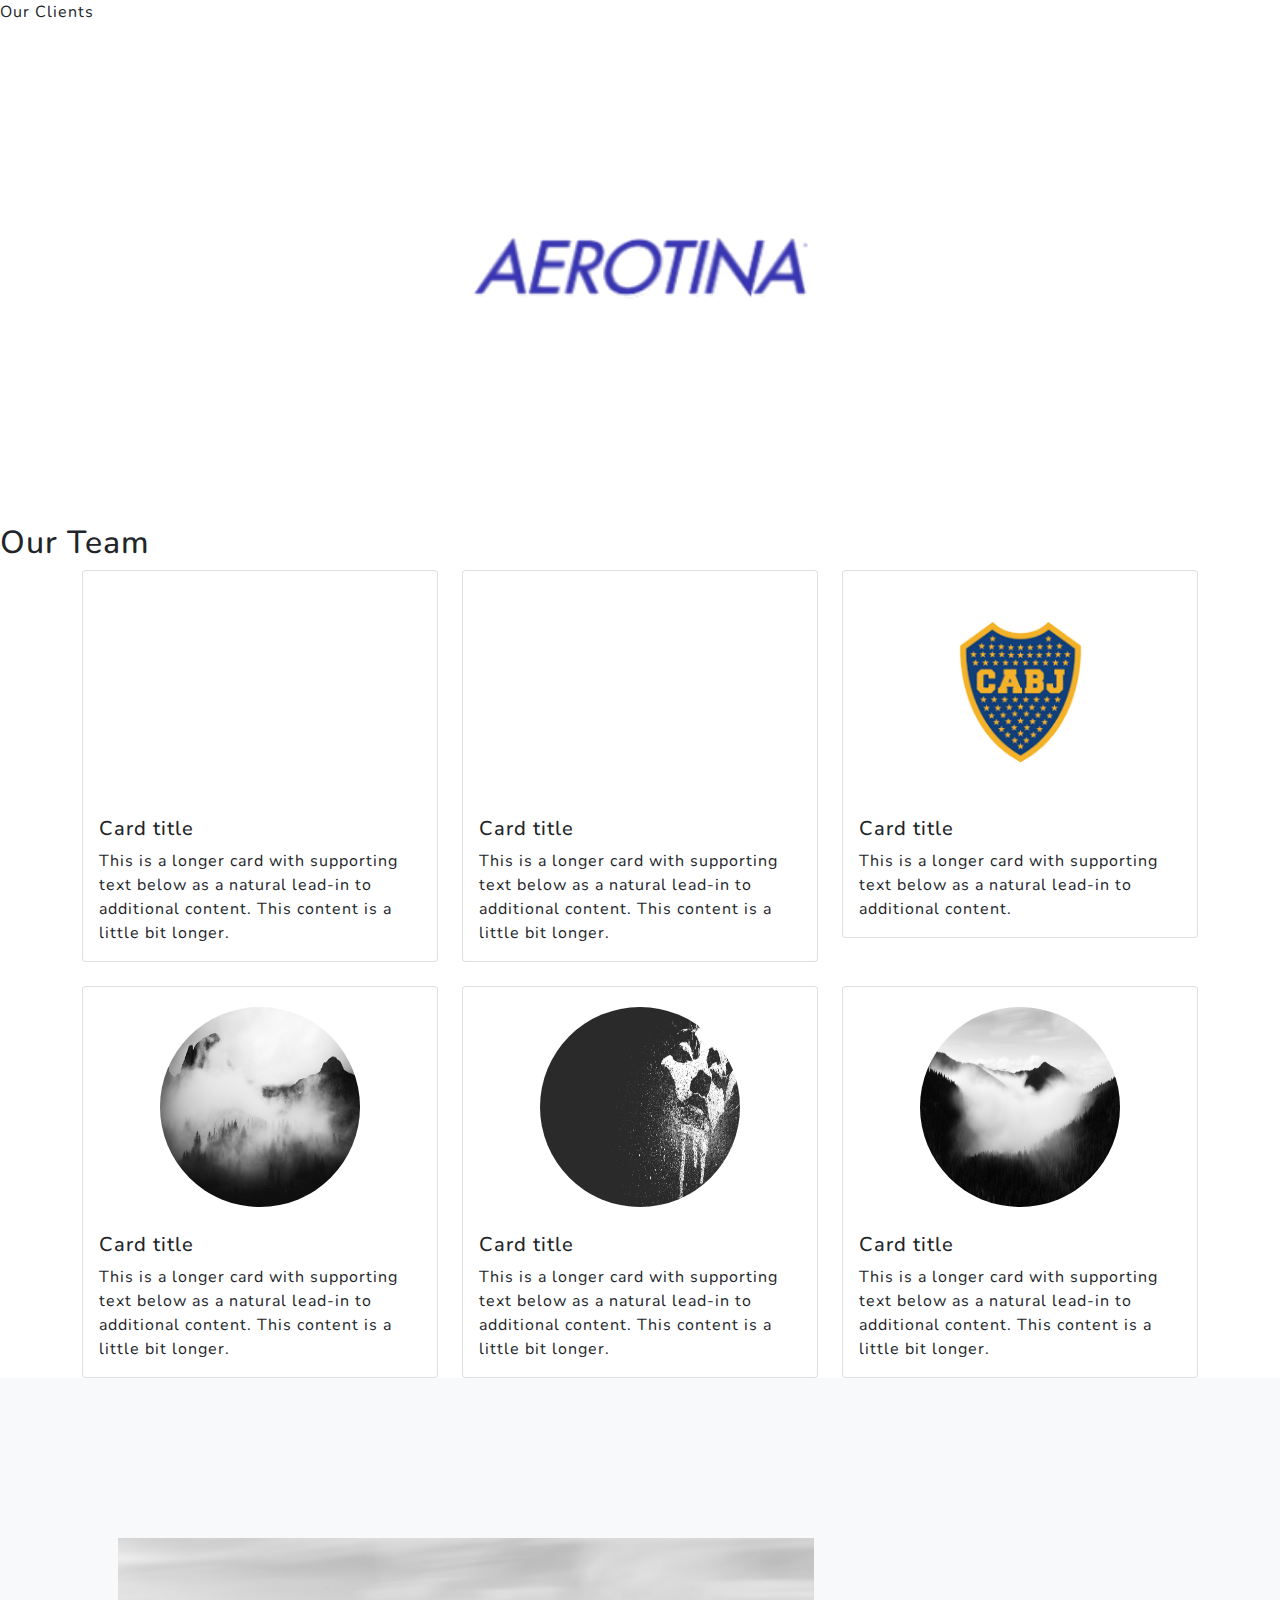
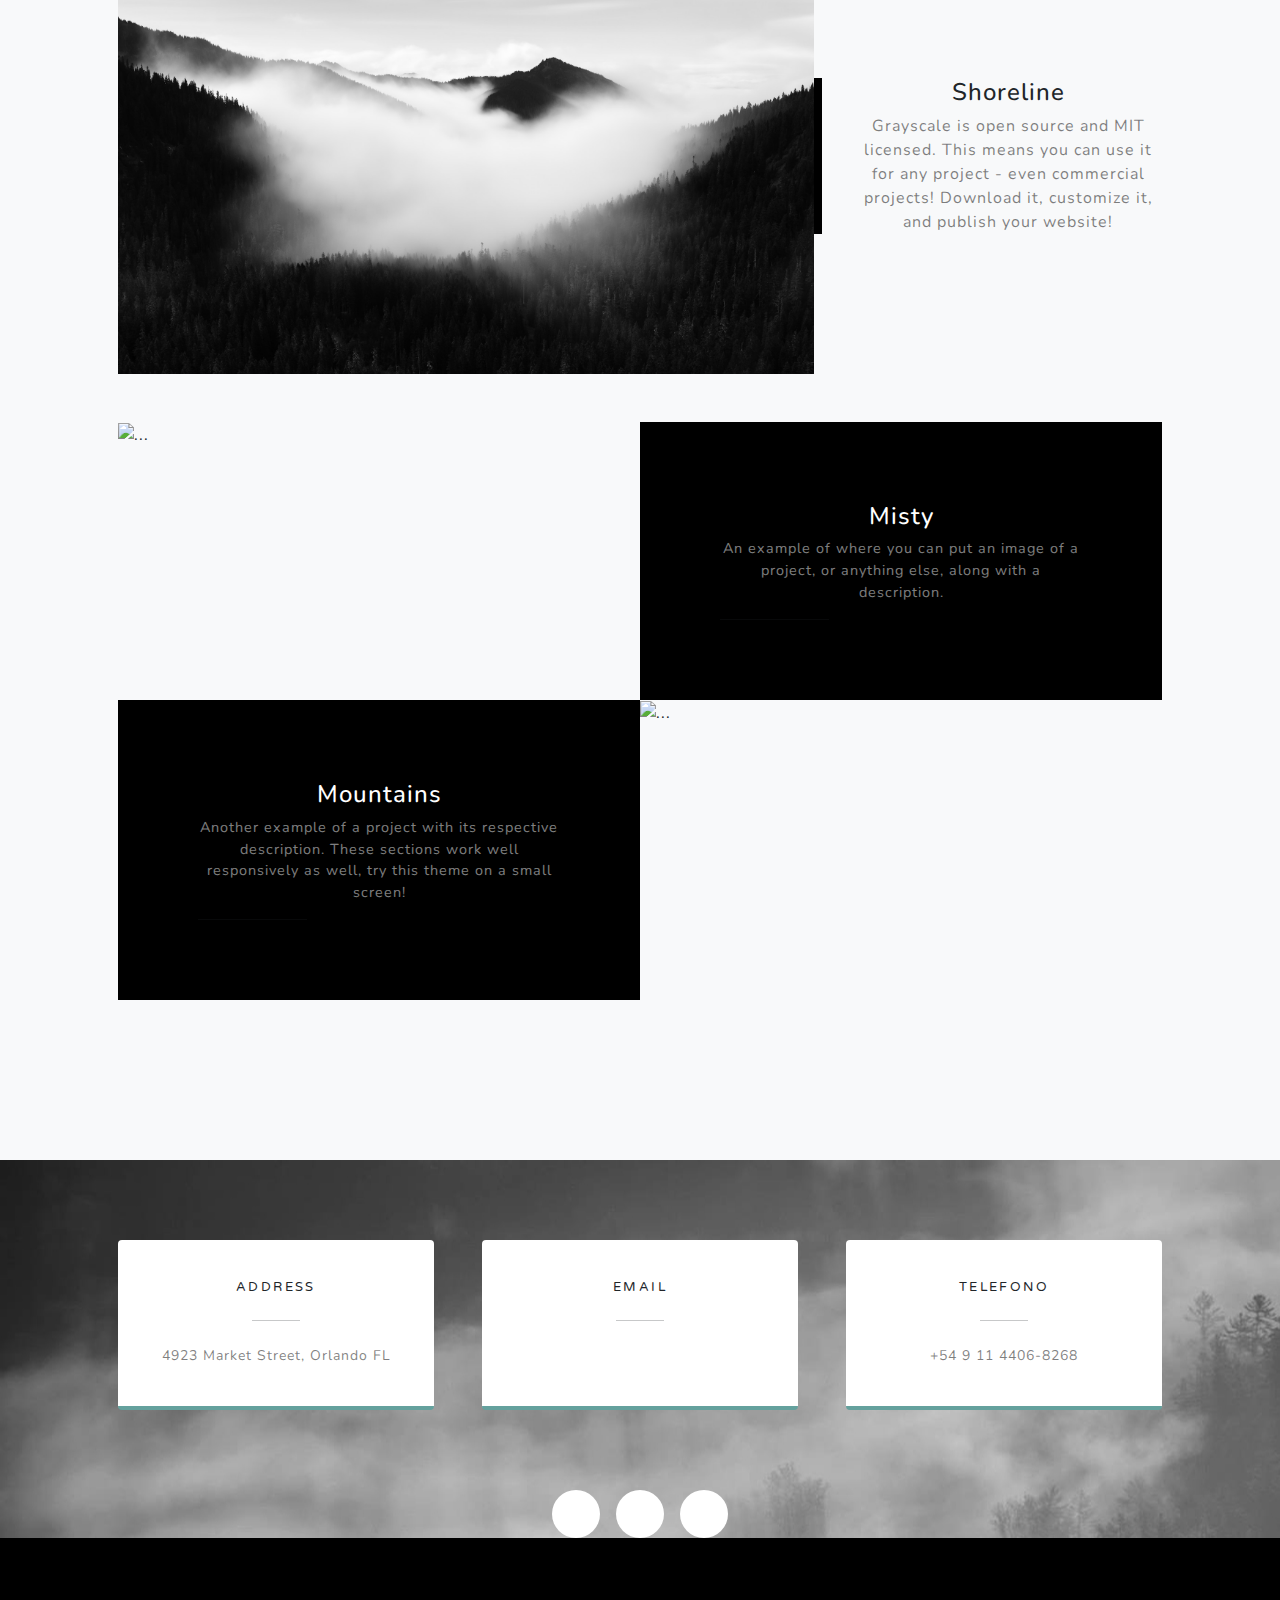
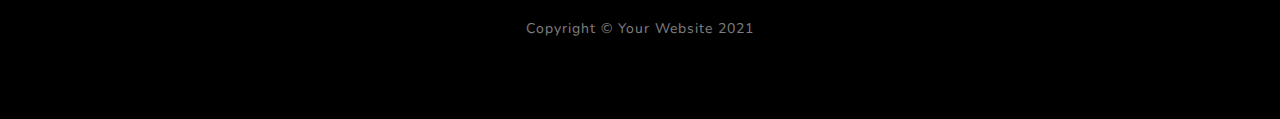
==== commit 9f4bac93: "agregue cards" ====
--- a/index.html
+++ b/index.html
@@ -1,246 +1,275 @@
-<!DOCTYPE html>
-<html lang="en">
-
-<head>
-
-    <meta charset="utf-8" />
-    <meta name="viewport" content="width=device-width, initial-scale=1, shrink-to-fit=no" />
-    <meta name="description" content="" />
-    <meta name="author" content="" />
-    <title>Amen Digital</title>
-    <link rel="icon" type="image/x-icon" href="assets/favicon.ico" />
-
-    <!-- Font Awesome icons (free version)-->
-    <script src="https://use.fontawesome.com/releases/v5.15.3/js/all.js" crossorigin="anonymous"></script>
-
-    <!-- Google fonts-->
-    <link href="https://fonts.googleapis.com/css?family=Varela+Round" rel="stylesheet" />
-    <link href="https://fonts.googleapis.com/css?family=Nunito:200,200i,300,300i,400,400i,600,600i,700,700i,800,800i,900,900i" rel="stylesheet" />
-
-    <!-- Core theme CSS (includes Bootstrap)-->
-    <link href="css/styles.css" rel="stylesheet" />
-    <link href="css/customStyles.css" rel="stylesheet" />
-
-</head>
-
-<body id="page-top">
-    <!-- Navigation-->
-    <nav class="navbar navbar-expand-lg navbar-light fixed-top" id="mainNav">
-        <div class="container px-4 px-lg-5">
-            <a class="navbar-brand" href="#page-top">Amen Digital</a>
-            <button class="navbar-toggler navbar-toggler-right" type="button" data-bs-toggle="collapse"
-                data-bs-target="#navbarResponsive" aria-controls="navbarResponsive" aria-expanded="false"
-                aria-label="Toggle navigation">
-                Menu
-                <i class="fas fa-bars"></i>
-            </button>
-            <div class="collapse navbar-collapse" id="navbarResponsive">
-                <ul class="navbar-nav ms-auto">
-                    <li class="nav-item"><a class="nav-link" href="#about">About</a></li>
-                    <li class="nav-item"><a class="nav-link" href="#projects">Projects</a></li>
-                    <li class="nav-item"><a class="nav-link" href="#signup">Contact</a></li>
-                </ul>
-            </div>
-        </div>
-    </nav>
-
-    <!-- Masthead-->
-    <header class="masthead">
-        <div class="container px-4 px-lg-5 d-flex h-100 align-items-center justify-content-center">
-            <div class="d-flex justify-content-center">
-                <div class="text-center">
-                    <h1 class="mx-auto my-0 text-uppercase text-black">Amen Digital</h1>
-                    <h2 class="text-black mx-auto mt-2 mb-5 ">Code is in everything we do, but it's just the language,
-                        the mere tool, content is king but it's just another tool, because concept is God and we create
-                        <b>Concepts</b>.</h2>
-                    <a class="btn btn-amen" href="#about">Get Started</a>
-                </div>
-            </div>
-        </div>
-    </header>
-
-    <!-- About-->
-    <section class="about-section text-center" id="about">
-        <div class="container px-4 px-lg-5">
-            <div class="row gx-4 gx-lg-5 justify-content-center">
-                <div class="col-lg-8">
-                    <h2 class="text-white mb-4">Built with Bootstrap 5</h2>
-                    <p class="text-white-50">
-                        Grayscale is a free Bootstrap theme created by Start Bootstrap. It can be yours right now,
-                        simply download the template on
-                        <a class="text-success" href="https://startbootstrap.com/theme/grayscale/">the preview page.</a>
-                        The theme is open source, and you can use it for any purpose, personal or commercial.
-                    </p>
-                </div>
-            </div>
-        </div>
-    </section>
-    <section>
-
-        <div id="slideshow">
-            <div>
-              <img src="//farm6.static.flickr.com/5224/5658667829_2bb7d42a9c_m.jpg">
-            </div>
-            <div>
-              <img src="//farm6.static.flickr.com/5230/5638093881_a791e4f819_m.jpg">
-            </div>
-            <div>
-              Pretty cool eh? This slide is proof the content can be anything.
-            </div>
-          </div>
-
-    </section>
-    
-        <!-- Trabajos -->
-    <section>
-        <h2>Nuestros trabajos</h2>
-        <div class="row row-cols-1 row-cols-md-2 g-4">
-            <div class="col">
-              <div class="card">
-                <img src="..." class="card-img-top" alt="...">
-                <div class="card-body">
-                  <h5 class="card-title">Card title</h5>
-                  <p class="card-text">This is a longer card with supporting text below as a natural lead-in to additional content. This content is a little bit longer.</p>
-                </div>
-              </div>
-            </div>
-            <div class="col">
-              <div class="card">
-                <img src="..." class="card-img-top" alt="...">
-                <div class="card-body">
-                  <h5 class="card-title">Card title</h5>
-                  <p class="card-text">This is a longer card with supporting text below as a natural lead-in to additional content. This content is a little bit longer.</p>
-                </div>
-              </div>
-            </div>
-            <div class="col">
-              <div class="card">
-                <img src="..." class="card-img-top" alt="...">
-                <div class="card-body">
-                  <h5 class="card-title">Card title</h5>
-                  <p class="card-text">This is a longer card with supporting text below as a natural lead-in to additional content.</p>
-                </div>
-              </div>
-            </div>
-            <div class="col">
-              <div class="card">
-                <img src="..." class="card-img-top" alt="...">
-                <div class="card-body">
-                  <h5 class="card-title">Card title</h5>
-                  <p class="card-text">This is a longer card with supporting text below as a natural lead-in to additional content. This content is a little bit longer.</p>
-                </div>
-              </div>
-            </div>
-          </div>
-    </section>
-    <!-- Projects-->
-    <section class="projects-section bg-light" id="projects">
-        <div class="container px-4 px-lg-5">
-            <!-- Featured Project Row-->
-            <div class="row gx-0 mb-4 mb-lg-5 align-items-center">
-                <div class="col-xl-8 col-lg-7"><img class="img-fluid mb-3 mb-lg-0" src="assets/img/bg-masthead.jpg"
-                        alt="..." /></div>
-                <div class="col-xl-4 col-lg-5">
-                    <div class="featured-text text-center text-lg-left">
-                        <h4>Shoreline</h4>
-                        <p class="text-black-50 mb-0">Grayscale is open source and MIT licensed. This means you can use
-                            it for any project - even commercial projects! Download it, customize it, and publish your
-                            website!</p>
-                    </div>
-                </div>
-            </div>
-            <!-- Project One Row-->
-            <div class="row gx-0 mb-5 mb-lg-0 justify-content-center">
-                <div class="col-lg-6"><img class="img-fluid" src="assets/img/creatividad.png" alt="..." /></div>
-                <div class="col-lg-6">
-                    <div class="bg-black text-center h-100 project">
-                        <div class="d-flex h-100">
-                            <div class="project-text w-100 my-auto text-center text-lg-left">
-                                <h4 class="text-white">Misty</h4>
-                                <p class="mb-0 text-white-50">An example of where you can put an image of a project, or
-                                    anything else, along with a description.</p>
-                                <hr class="d-none d-lg-block mb-0 ms-0" />
-                            </div>
-                        </div>
-                    </div>
-                </div>
-            </div>
-            <!-- Project Two Row-->
-            <div class="row gx-0 justify-content-center">
-                <div class="col-lg-6"><img class="img-fluid" src="assets/img/impacto.png" alt="..." /></div>
-                <div class="col-lg-6 order-lg-first">
-                    <div class="bg-black text-center h-100 project">
-                        <div class="d-flex h-100">
-                            <div class="project-text w-100 my-auto text-center text-lg-right">
-                                <h4 class="text-white">Mountains</h4>
-                                <p class="mb-0 text-white-50">Another example of a project with its respective
-                                    description. These sections work well responsively as well, try this theme on a
-                                    small screen!</p>
-                                <hr class="d-none d-lg-block mb-0 me-0" />
-                            </div>
-                        </div>
-                    </div>
-                </div>
-            </div>
-        </div>
-    </section>
-    <!-- Contact-->
-    <section class="contact-section bg-black">
-        <div class="container px-4 px-lg-5">
-            <div class="row gx-4 gx-lg-5">
-                <div class="col-md-4 mb-3 mb-md-0">
-                    <div class="card py-4 h-100">
-                        <div class="card-body text-center">
-                            <i class="fas fa-map-marked-alt text-success mb-2"></i>
-                            <h4 class="text-uppercase m-0">Address</h4>
-                            <hr class="my-4 mx-auto" />
-                            <div class="small text-black-50">4923 Market Street, Orlando FL</div>
-                        </div>
-                    </div>
-                </div>
-                <div class="col-md-4 mb-3 mb-md-0">
-                    <div class="card py-4 h-100">
-                        <div class="card-body text-center">
-                            <i class="fas fa-envelope text-success mb-2"></i>
-                            <h4 class="text-uppercase m-0">Email</h4>
-                            <hr class="my-4 mx-auto" />
-                            <div class="small text-black-50"><a class="text-success"
-                                    href="#!">contacto@amendigital.com</a></div>
-                        </div>
-                    </div>
-                </div>
-                <div class="col-md-4 mb-3 mb-md-0">
-                    <div class="card py-4 h-100">
-                        <div class="card-body text-center">
-                            <i class="fas fa-mobile-alt text-success mb-2"></i>
-                            <h4 class="text-uppercase m-0">Telefono</h4>
-                            <hr class="my-4 mx-auto" />
-                            <div class="small text-black-50">+54 9 11 4406-8268</div>
-                        </div>
-                    </div>
-                </div>
-            </div>
-            <div class="social d-flex justify-content-center">
-                <a class="mx-2" href="#!"><i class="fab fa-twitter"></i></a>
-                <a class="mx-2" href="#!"><i class="fab fa-facebook-f"></i></a>
-                <a class="mx-2" href="#!"><i class="fab fa-github"></i></a>
-            </div>
-        </div>
-    </section>
-   
-    <!-- Footer-->
-    <footer class="footer bg-black small text-center text-white-50">
-        <div class="container px-4 px-lg-5">Copyright &copy; Your Website 2021</div>
-    </footer>
-    <!-- Bootstrap core JS-->
-    <script src="https://cdn.jsdelivr.net/npm/bootstrap@5.0.1/dist/js/bootstrap.bundle.min.js"></script>
-    <!-- Jquery -->
-    <script src="https://ajax.googleapis.com/ajax/libs/jquery/3.6.0/jquery.min.js"></script>
-    <!-- Slider -->
-    <script src="./js/slide.js"></script>
-    <!--Script-->
-    <script src="./js/scripts.js"></script>
-
-</body>
-
+<!DOCTYPE html>
+<html lang="en">
+
+<head>
+
+    <meta charset="utf-8" />
+    <meta name="viewport" content="width=device-width, initial-scale=1, shrink-to-fit=no" />
+    <meta name="description" content="" />
+    <meta name="author" content="" />
+    <title>Amen Digital</title>
+    <link rel="icon" type="image/x-icon" href="assets/favicon.ico" />
+
+    <!-- Font Awesome icons (free version)-->
+    <script src="https://use.fontawesome.com/releases/v5.15.3/js/all.js" crossorigin="anonymous"></script>
+
+    <!-- Google fonts-->
+    <link href="https://fonts.googleapis.com/css?family=Varela+Round" rel="stylesheet" />
+    <link href="https://fonts.googleapis.com/css?family=Nunito:200,200i,300,300i,400,400i,600,600i,700,700i,800,800i,900,900i" rel="stylesheet" />
+
+    <!-- Core theme CSS (includes Bootstrap)-->
+    <link href="css/styles.css" rel="stylesheet" />
+    <link href="css/customStyles.css" rel="stylesheet" />
+
+</head>
+
+<body id="page-top">
+    <!-- Navigation-->
+    <nav class="navbar navbar-expand-lg navbar-light fixed-top" id="mainNav">
+        <div class="container px-4 px-lg-5">
+            <a class="navbar-brand" href="#page-top">Amen Digital</a>
+            <button class="navbar-toggler navbar-toggler-right" type="button" data-bs-toggle="collapse"
+                data-bs-target="#navbarResponsive" aria-controls="navbarResponsive" aria-expanded="false"
+                aria-label="Toggle navigation">
+                Menu
+                <i class="fas fa-bars"></i>
+            </button>
+            <div class="collapse navbar-collapse" id="navbarResponsive">
+                <ul class="navbar-nav ms-auto">
+                    <li class="nav-item"><a class="nav-link" href="#about">About</a></li>
+                    <li class="nav-item"><a class="nav-link" href="#projects">Projects</a></li>
+                    <li class="nav-item"><a class="nav-link" href="#signup">Contact</a></li>
+                </ul>
+            </div>
+        </div>
+    </nav>
+
+    <!-- Masthead-->
+    <header class="masthead">
+        <div class="container px-4 px-lg-5 d-flex h-100 align-items-center justify-content-center">
+            <div class="d-flex justify-content-center">
+                <div class="text-center">
+                    <h1 class="mx-auto my-0 text-uppercase text-black">Amen Digital</h1>
+                    <h2 class="text-black mx-auto mt-2 mb-5 ">Code is in everything we do, but it's just the language,
+                        the mere tool, content is king but it's just another tool, because concept is God and we create
+                        <b>Concepts</b>.</h2>
+                    <a class="btn btn-amen" href="#about">Get Started</a>
+                </div>
+            </div>
+        </div>
+    </header>
+
+    <!-- About-->
+    <section class="about-section text-center" id="about">
+        <div class="container px-4 px-lg-5">
+            <div class="row gx-4 gx-lg-5 justify-content-center">
+                <div class="col-lg-8">
+                    <h2 class="text-white mb-4">Built with Bootstrap 5</h2>
+                    <p class="text-white-50">
+                        Grayscale is a free Bootstrap theme created by Start Bootstrap. It can be yours right now,
+                        simply download the template on
+                        <a class="text-success" href="https://startbootstrap.com/theme/grayscale/">the preview page.</a>
+                        The theme is open source, and you can use it for any purpose, personal or commercial.
+                    </p>
+                </div>
+            </div>
+        </div>
+    </section>
+    <section>
+
+        <p>Our Clients</p>
+
+        <div id="slideshow">
+            <div>
+              <img class="imgSlide" src="./assets/img/icons/aerotina.png">
+            </div>
+            <div>
+              <img class="imgSlide" src="./assets/img/icons/bocajuniors.png">
+            </div>
+            <div>
+                <img class="imgSlide" src="./assets/img/icons/cbse.png">
+            </div>
+            <div>
+                <img class="imgSlide" src="./assets/img/icons/municipalidadMerlo.png">
+            </div>
+            <div>
+                <img class="imgSlide" src="./assets/img/icons/yeron.png">
+            </div>
+          </div>
+
+    </section>
+    
+        <!-- Trabajos -->
+    <section>
+        <h2>Our Team</h2>
+        <div class="container">
+        <div class="row row-cols-1 row-cols-md-3 g-4">
+            <div class="col">
+              <div class="card">
+                <img src="..." class="card-img-top circle-photo" alt="...">
+                <div class="card-body">
+                  <h5 class="card-title">Card title</h5>
+                  <p class="card-text">This is a longer card with supporting text below as a natural lead-in to additional content. This content is a little bit longer.</p>
+                </div>
+              </div>
+            </div>
+            <div class="col">
+              <div class="card">
+                <img src="..." class="card-img-top circle-photo" alt="...">
+                <div class="card-body">
+                  <h5 class="card-title">Card title</h5>
+                  <p class="card-text">This is a longer card with supporting text below as a natural lead-in to additional content. This content is a little bit longer.</p>
+                </div>
+              </div>
+            </div>
+            <div class="col">
+              <div class="card">
+                <img src="assets/img/icons/bocajuniors.png" class="card-img-top circle-photo" alt="...">
+                <div class="card-body">
+                  <h5 class="card-title">Card title</h5>
+                  <p class="card-text">This is a longer card with supporting text below as a natural lead-in to additional content.</p>
+                </div>
+              </div>
+            </div>
+            <div class="col">
+              <div class="card">
+                <img src="assets/img/demo-image-02.jpg" class="card-img-top circle-photo" alt="...">
+                <div class="card-body">
+                  <h5 class="card-title">Card title</h5>
+                  <p class="card-text">This is a longer card with supporting text below as a natural lead-in to additional content. This content is a little bit longer.</p>
+                </div>
+              </div>
+            </div>
+            <div class="col">
+                <div class="card">
+                  <img src="assets/img/city.jpg" class="card-img-top circle-photo" alt="...">
+                  <div class="card-body">
+                    <h5 class="card-title">Card title</h5>
+                    <p class="card-text">This is a longer card with supporting text below as a natural lead-in to additional content. This content is a little bit longer.</p>
+                  </div>
+                </div>
+              </div>
+              <div class="col">
+                <div class="card center-card">
+                  <img src="./assets/img/bg-masthead.jpg" class="card-img-top circle-photo" alt="...">
+                  <div class="card-body">
+                    <h5 class="card-title">Card title</h5>
+                    <p class="card-text">This is a longer card with supporting text below as a natural lead-in to additional content. This content is a little bit longer.</p>
+                  </div>
+                </div>
+              </div>
+          </div>
+        </div>
+
+    </section>    
+    <!-- Projects-->
+    <section class="projects-section bg-light" id="projects">
+        <div class="container px-4 px-lg-5">
+            <!-- Featured Project Row-->
+            <div class="row gx-0 mb-4 mb-lg-5 align-items-center">
+                <div class="col-xl-8 col-lg-7"><img class="img-fluid mb-3 mb-lg-0" src="assets/img/bg-masthead.jpg"
+                        alt="..." /></div>
+                <div class="col-xl-4 col-lg-5">
+                    <div class="featured-text text-center text-lg-left">
+                        <h4>Shoreline</h4>
+                        <p class="text-black-50 mb-0">Grayscale is open source and MIT licensed. This means you can use
+                            it for any project - even commercial projects! Download it, customize it, and publish your
+                            website!</p>
+                    </div>
+                </div>
+            </div>
+            <!-- Project One Row-->
+            <div class="row gx-0 mb-5 mb-lg-0 justify-content-center">
+                <div class="col-lg-6"><img class="img-fluid" src="assets/img/creatividad.png" alt="..." /></div>
+                <div class="col-lg-6">
+                    <div class="bg-black text-center h-100 project">
+                        <div class="d-flex h-100">
+                            <div class="project-text w-100 my-auto text-center text-lg-left">
+                                <h4 class="text-white">Misty</h4>
+                                <p class="mb-0 text-white-50">An example of where you can put an image of a project, or
+                                    anything else, along with a description.</p>
+                                <hr class="d-none d-lg-block mb-0 ms-0" />
+                            </div>
+                        </div>
+                    </div>
+                </div>
+            </div>
+            <!-- Project Two Row-->
+            <div class="row gx-0 justify-content-center">
+                <div class="col-lg-6"><img class="img-fluid" src="assets/img/impacto.png" alt="..." /></div>
+                <div class="col-lg-6 order-lg-first">
+                    <div class="bg-black text-center h-100 project">
+                        <div class="d-flex h-100">
+                            <div class="project-text w-100 my-auto text-center text-lg-right">
+                                <h4 class="text-white">Mountains</h4>
+                                <p class="mb-0 text-white-50">Another example of a project with its respective
+                                    description. These sections work well responsively as well, try this theme on a
+                                    small screen!</p>
+                                <hr class="d-none d-lg-block mb-0 me-0" />
+                            </div>
+                        </div>
+                    </div>
+                </div>
+            </div>
+        </div>
+    </section>
+    <!-- Contact-->
+    <section class="contact-section bg-black">
+        <div class="container px-4 px-lg-5">
+            <div class="row gx-4 gx-lg-5">
+                <div class="col-md-4 mb-3 mb-md-0">
+                    <div class="card py-4 h-100">
+                        <div class="card-body text-center">
+                            <i class="fas fa-map-marked-alt text-success mb-2"></i>
+                            <h4 class="text-uppercase m-0">Address</h4>
+                            <hr class="my-4 mx-auto" />
+                            <div class="small text-black-50">4923 Market Street, Orlando FL</div>
+                        </div>
+                    </div>
+                </div>
+                <div class="col-md-4 mb-3 mb-md-0">
+                    <div class="card py-4 h-100">
+                        <div class="card-body text-center">
+                            <i class="fas fa-envelope text-success mb-2"></i>
+                            <h4 class="text-uppercase m-0">Email</h4>
+                            <hr class="my-4 mx-auto" />
+                            <div class="small text-black-50"><a class="text-success"
+                                    href="#!">contacto@amendigital.com</a></div>
+                        </div>
+                    </div>
+                </div>
+                <div class="col-md-4 mb-3 mb-md-0">
+                    <div class="card py-4 h-100">
+                        <div class="card-body text-center">
+                            <i class="fas fa-mobile-alt text-success mb-2"></i>
+                            <h4 class="text-uppercase m-0">Telefono</h4>
+                            <hr class="my-4 mx-auto" />
+                            <div class="small text-black-50">+54 9 11 4406-8268</div>
+                        </div>
+                    </div>
+                </div>
+            </div>
+            <div class="social d-flex justify-content-center">
+                <a class="mx-2" href="#!"><i class="fab fa-twitter"></i></a>
+                <a class="mx-2" href="#!"><i class="fab fa-facebook-f"></i></a>
+                <a class="mx-2" href="#!"><i class="fab fa-github"></i></a>
+            </div>
+        </div>
+    </section>
+   
+    <!-- Footer-->
+    <footer class="footer bg-black small text-center text-white-50">
+        <div class="container px-4 px-lg-5">Copyright &copy; Your Website 2021</div>
+    </footer>
+    <!-- Bootstrap core JS-->
+    <script src="https://cdn.jsdelivr.net/npm/bootstrap@5.0.1/dist/js/bootstrap.bundle.min.js"></script>
+    <!-- Jquery -->
+    <script src="https://ajax.googleapis.com/ajax/libs/jquery/3.6.0/jquery.min.js"></script>
+    <!-- Slider -->
+    <script src="./js/slide.js"></script>
+    <!--Script-->
+    <script src="./js/scripts.js"></script>
+
+</body>
+
 </html>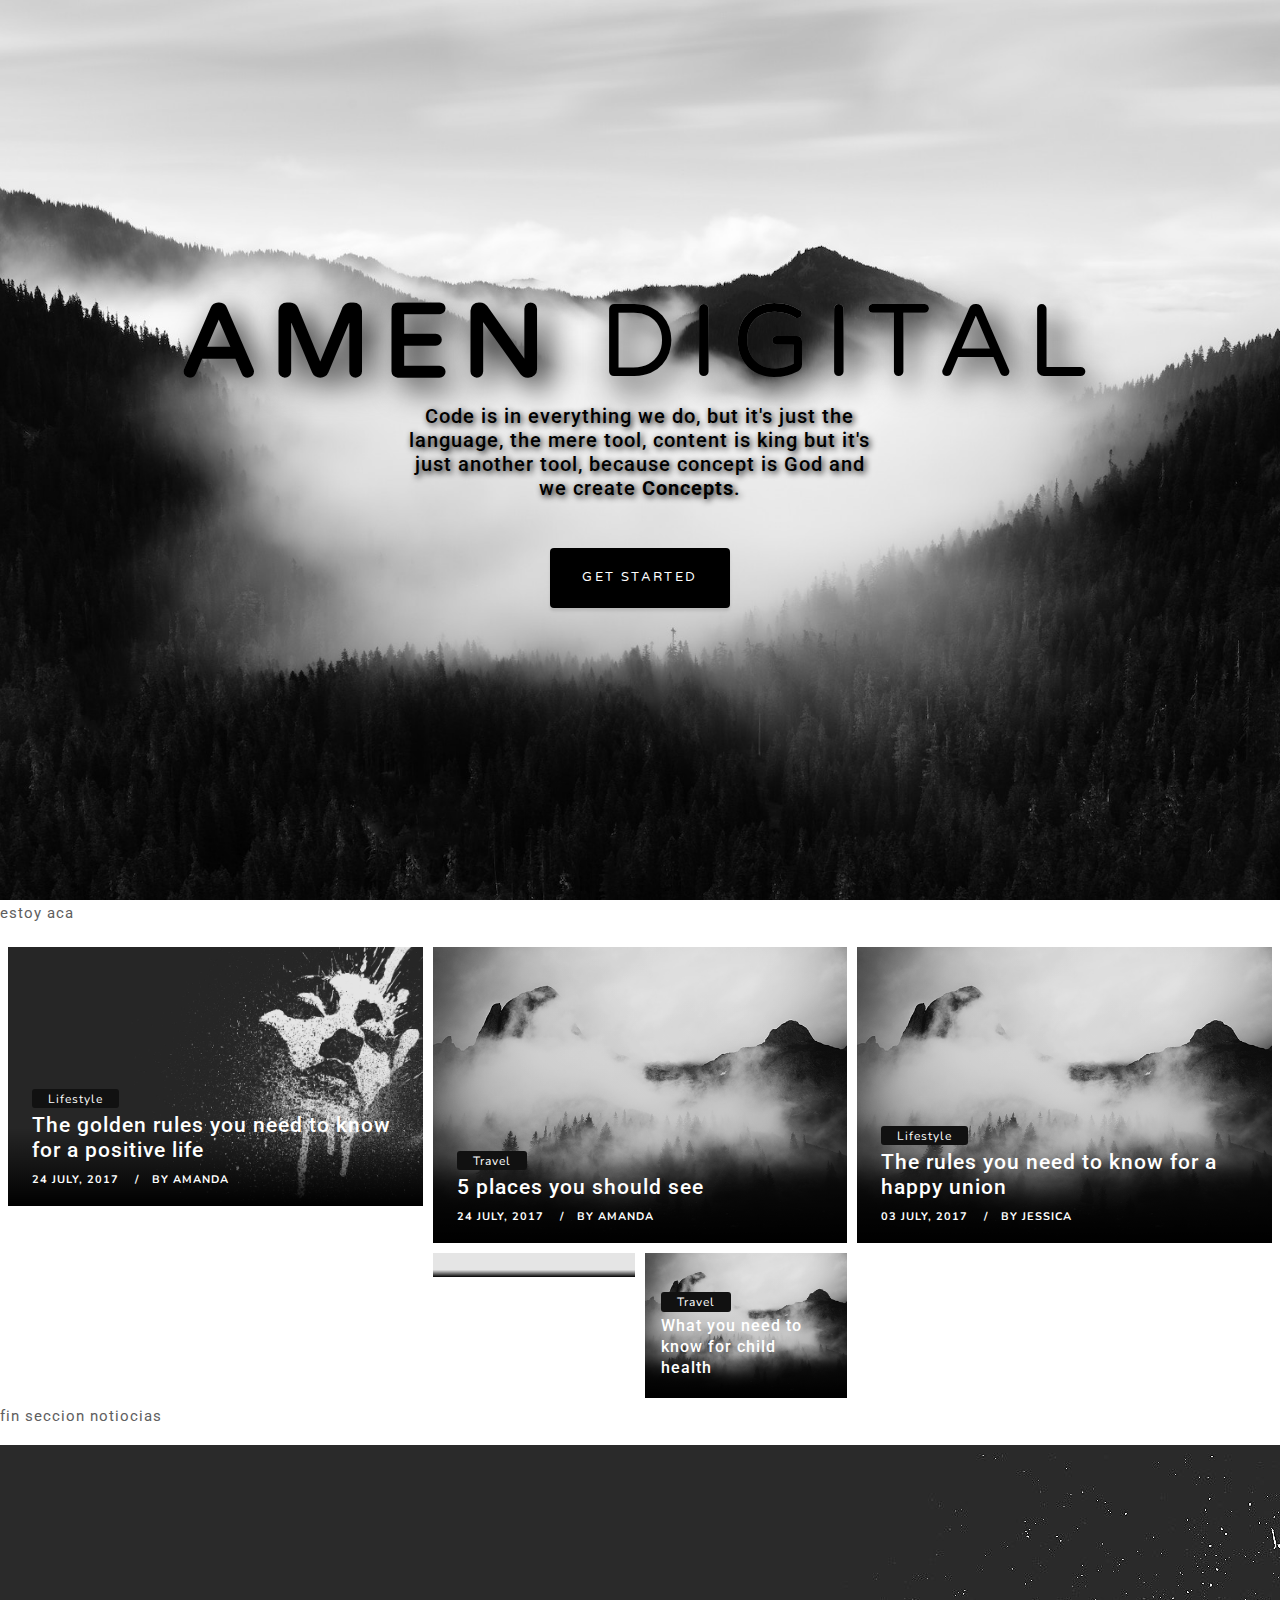
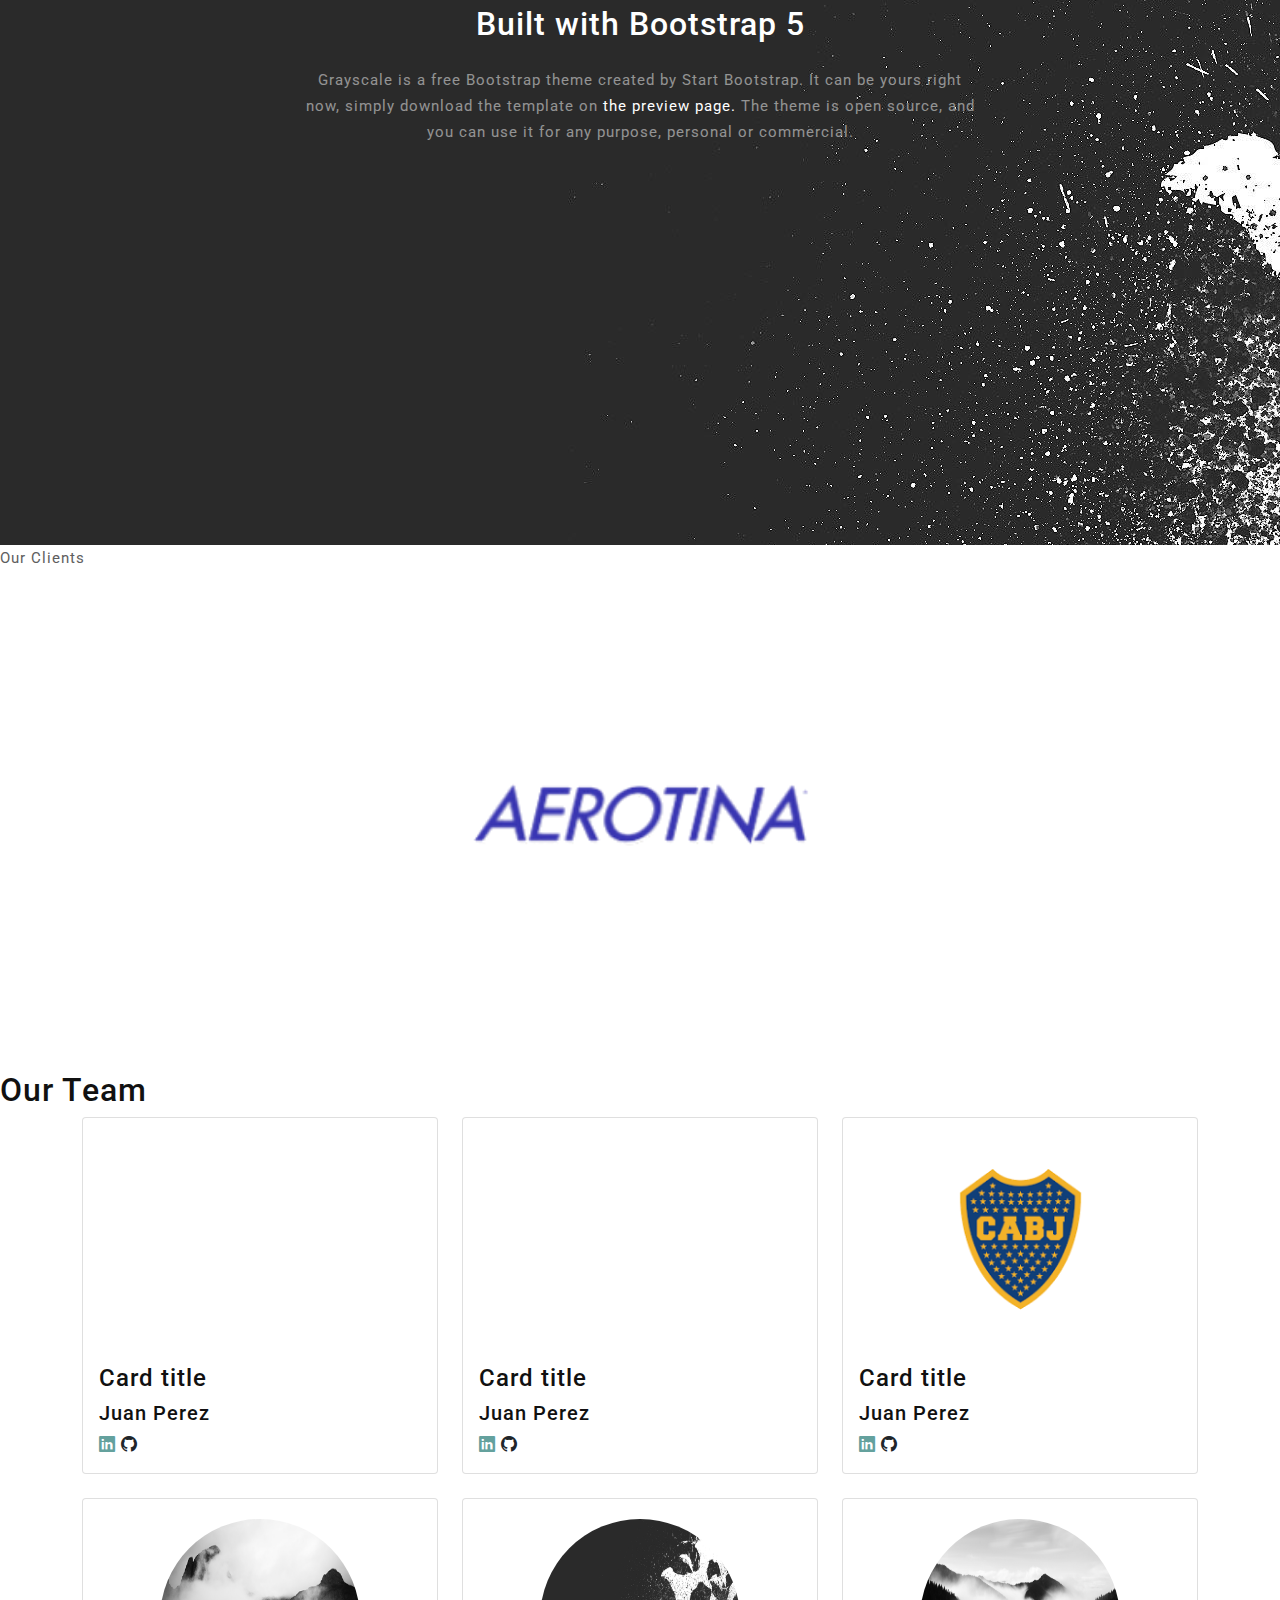
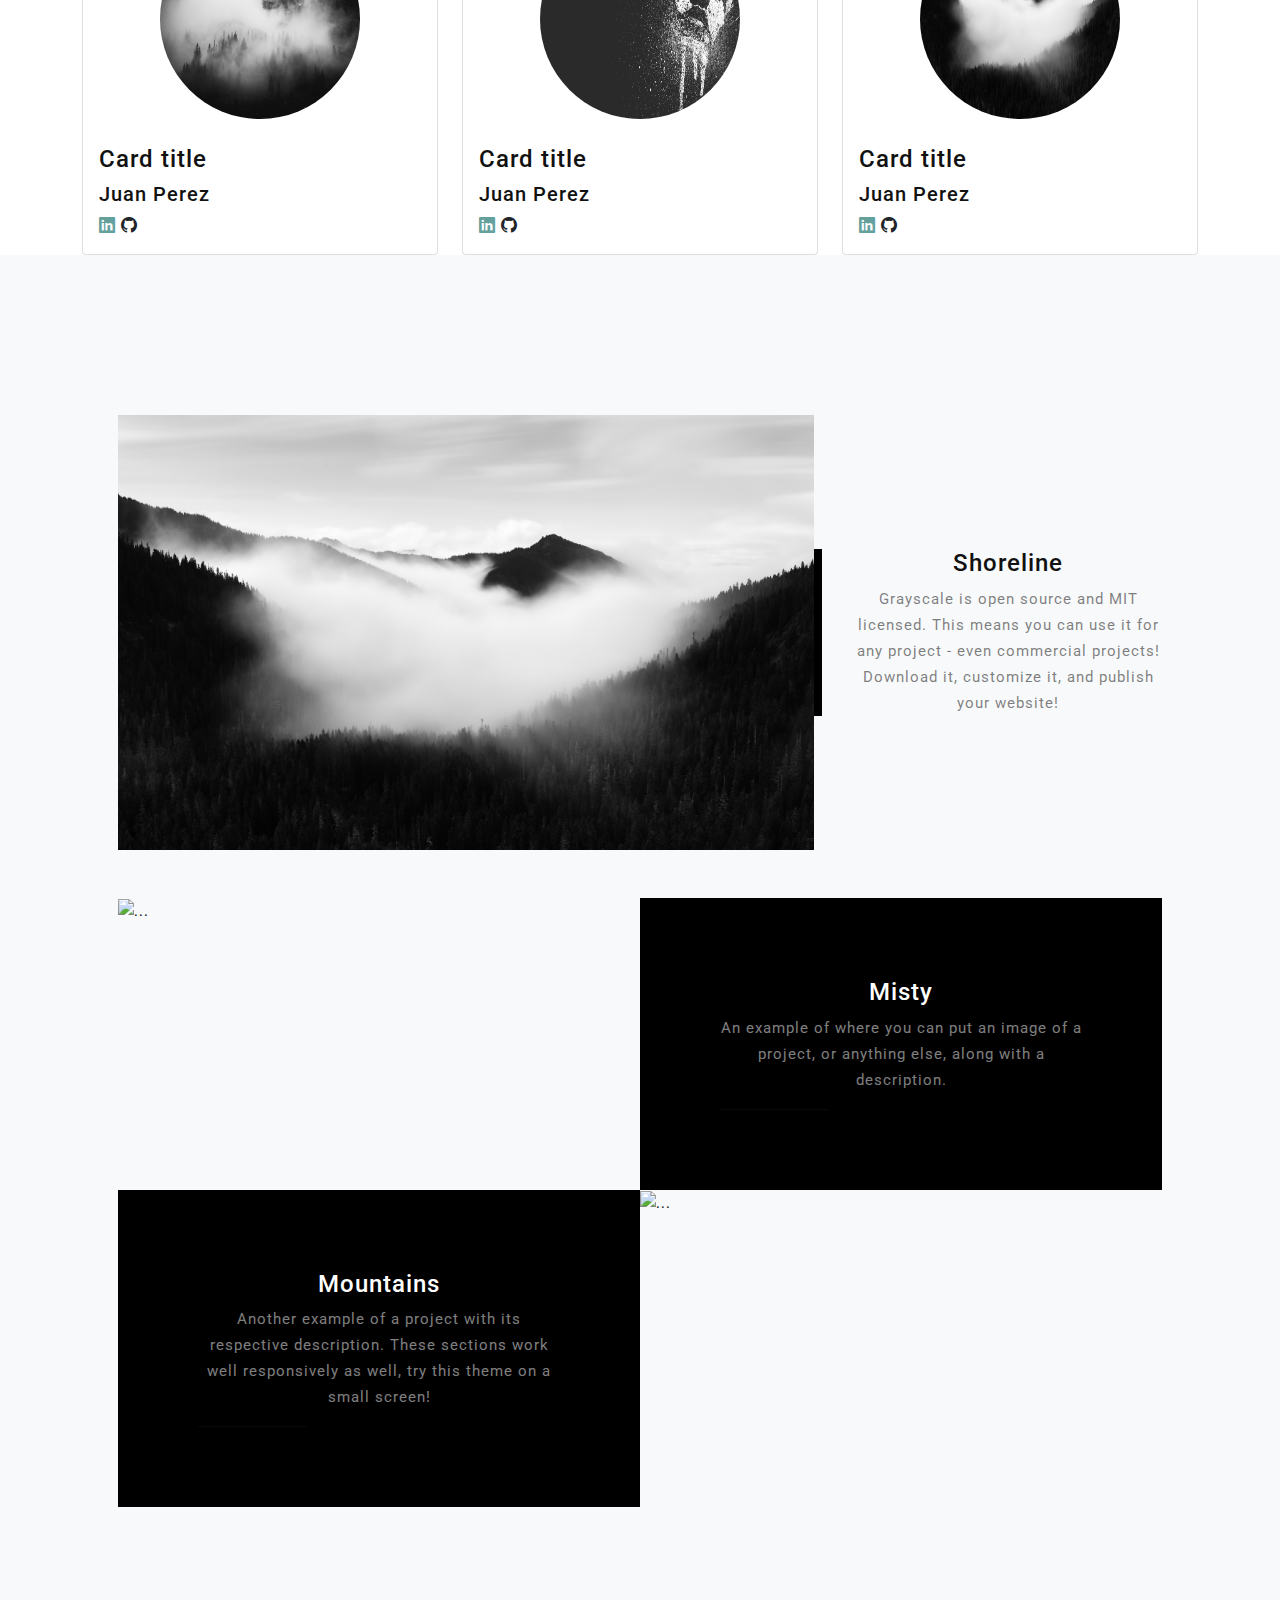
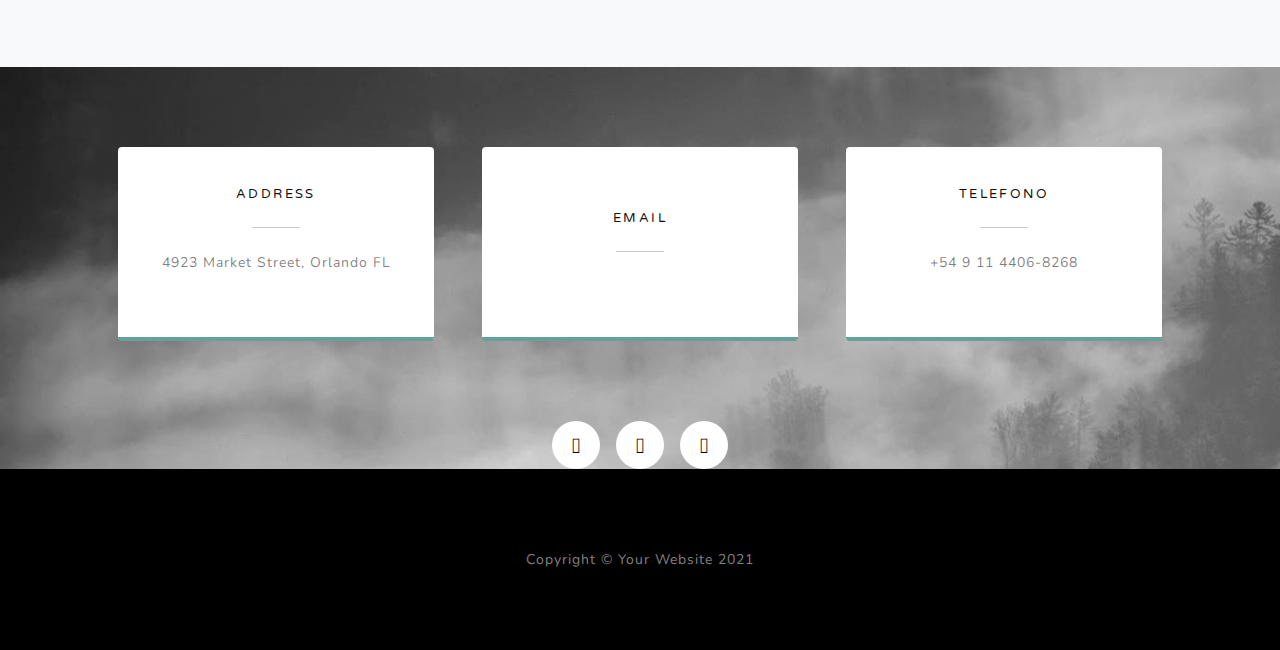
==== commit 5213e2d2: "cambios seccion noticias" ====
--- a/index.html
+++ b/index.html
@@ -8,7 +8,40 @@
     <meta name="description" content="" />
     <meta name="author" content="" />
     <title>Amen Digital</title>
+
+    <!-- cloapedia -->
+
+     <!-- Site Icons -->
+     <link rel="shortcut icon" href="images/favicon.ico" type="image/x-icon" />
+     <link rel="apple-touch-icon" href="images/apple-touch-icon.png">
+     
+     <!-- Design fonts -->
+     <link href="https://fonts.googleapis.com/css?family=Ubuntu:300,400,400i,500,700" rel="stylesheet"> 
+     <link href="https://fonts.googleapis.com/css?family=Roboto:300,400,400i,500,700,900" rel="stylesheet"> 
+ 
+     <!-- Bootstrap core CSS -->
+     <link href="css/bootstrap.css" rel="stylesheet">
+ 
+     <!-- FontAwesome Icons core CSS -->
+     <link href="css/font-awesome.min.css" rel="stylesheet">
+ 
+     <!-- Custom styles for this template -->
+     <link href="style.css" rel="stylesheet">
+ 
+     <!-- Responsive styles for this template -->
+     <link href="css/responsive.css" rel="stylesheet">
+ 
+     <!-- Colors for this template -->
+     <link href="css/colors.css" rel="stylesheet">
+
+
+
+
     <link rel="icon" type="image/x-icon" href="assets/favicon.ico" />
+
+    <!-- icons -->
+    <link href="https://maxcdn.bootstrapcdn.com/font-awesome/4.7.0/css/font-awesome.min.css" rel="stylesheet">
+
 
     <!-- Font Awesome icons (free version)-->
     <script src="https://use.fontawesome.com/releases/v5.15.3/js/all.js" crossorigin="anonymous"></script>
@@ -16,10 +49,20 @@
     <!-- Google fonts-->
     <link href="https://fonts.googleapis.com/css?family=Varela+Round" rel="stylesheet" />
     <link href="https://fonts.googleapis.com/css?family=Nunito:200,200i,300,300i,400,400i,600,600i,700,700i,800,800i,900,900i" rel="stylesheet" />
+    <link rel="preconnect" href="https://fonts.gstatic.com">
+    <link href="https://fonts.googleapis.com/css2?family=DM+Sans&family=Manrope:wght@200;300&family=Montserrat+Alternates:wght@100&display=swap" rel="stylesheet"> 
+
+    <!-- cloapedia -->
+    <link href="css/style.css" rel="stylesheet" />
 
     <!-- Core theme CSS (includes Bootstrap)-->
     <link href="css/styles.css" rel="stylesheet" />
     <link href="css/customStyles.css" rel="stylesheet" />
+
+
+
+    <!-- icons -->
+    <link rel="stylesheet" href="https://cdn.jsdelivr.net/npm/bootstrap-icons@1.5.0/font/bootstrap-icons.css">
 
 </head>
 
@@ -44,20 +87,108 @@
         </div>
     </nav>
 
+    
     <!-- Masthead-->
     <header class="masthead">
         <div class="container px-4 px-lg-5 d-flex h-100 align-items-center justify-content-center">
             <div class="d-flex justify-content-center">
                 <div class="text-center">
-                    <h1 class="mx-auto my-0 text-uppercase text-black">Amen Digital</h1>
+                    <h1 class="mx-auto my-0 text-uppercase text-black"><strong>Amen</strong> Digital</h1>
                     <h2 class="text-black mx-auto mt-2 mb-5 ">Code is in everything we do, but it's just the language,
                         the mere tool, content is king but it's just another tool, because concept is God and we create
-                        <b>Concepts</b>.</h2>
+                        <b>Concepts</b>.
+                    </h2>
                     <a class="btn btn-amen" href="#about">Get Started</a>
                 </div>
             </div>
         </div>
     </header>
+
+    <p>estoy aca</p>
+
+    <!-- news section -->
+
+    <section class="section first-section">
+        <div class="container-fluid">
+            <div class="masonry-blog clearfix">
+                <div class="left-side">
+                    <div class="masonry-box post-media">
+                         <img src="./assets/img/city.jpg" alt="" class="img-fluid">
+                         <div class="shadoweffect">
+                            <div class="shadow-desc">
+                                <div class="blog-meta">
+                                    <span class="bg-aqua"><a href="blog-category-01.html" title="">Lifestyle</a></span>
+                                    <h4><a href="single.html" title="">The golden rules you need to know for a positive life</a></h4>
+                                    <small><a href="single.html" title="">24 July, 2017</a></small>
+                                    <small><a href="blog-author.html" title="">by Amanda</a></small>
+                                </div><!-- end meta -->
+                            </div><!-- end shadow-desc -->
+                        </div><!-- end shadow -->
+                    </div><!-- end post-media -->
+                </div><!-- end left-side -->
+
+                <div class="center-side">
+                    <div class="masonry-box post-media">
+                         <img src="./assets/img/demo-image-02.jpg" alt="" class="img-fluid">
+                         <div class="shadoweffect">
+                            <div class="shadow-desc">
+                                <div class="blog-meta">
+                                    <span class="bg-green"><a href="blog-category-01.html" title="">Travel</a></span>
+                                    <h4><a href="single.html" title="">5 places you should see</a></h4>
+                                    <small><a href="single.html" title="">24 July, 2017</a></small>
+                                    <small><a href="blog-author.html" title="">by Amanda</a></small>
+                                </div><!-- end meta -->
+                            </div><!-- end shadow-desc -->
+                        </div><!-- end shadow -->
+                    </div><!-- end post-media -->
+
+                    <div class="masonry-box small-box post-media">
+                         <img src="./assets/img/impacto.png" alt="" class="img-fluid">
+                         <div class="shadoweffect">
+                            <div class="shadow-desc">
+                                <div class="blog-meta">
+                                    <span class="bg-green"><a href="blog-category-01.html" title="">Travel</a></span>
+                                    <h4><a href="single.html" title="">Separate your place with exotic hotels</a></h4>
+                                </div><!-- end meta -->
+                            </div><!-- end shadow-desc -->
+                        </div><!-- end shadow -->
+                    </div><!-- end post-media -->
+
+                    <div class="masonry-box small-box post-media">
+                         <img src="./assets/img/demo-image-02.jpg" alt="" class="img-fluid">
+                         <div class="shadoweffect">
+                            <div class="shadow-desc">
+                                <div class="blog-meta">
+                                    <span class="bg-green"><a href="blog-category-01.html" title="">Travel</a></span>
+                                    <h4><a href="single.html" title="">What you need to know for child health</a></h4>
+                                </div><!-- end meta -->
+                            </div><!-- end shadow-desc -->
+                        </div><!-- end shadow -->
+                    </div><!-- end post-media -->
+                </div><!-- end left-side -->
+
+                <div class="right-side hidden-md-down">
+                    <div class="masonry-box post-media">
+                         <img src="./assets/img/demo-image-02.jpg" alt="" class="img-fluid">
+                         <div class="shadoweffect">
+                            <div class="shadow-desc">
+                                <div class="blog-meta">
+                                    <span class="bg-aqua"><a href="blog-category-01.html" title="">Lifestyle</a></span>
+                                    <h4><a href="single.html" title="">The rules you need to know for a happy union</a></h4>
+                                    <small><a href="single.html" title="">03 July, 2017</a></small>
+                                    <small><a href="blog-author.html" title="">by Jessica</a></small>
+                                </div><!-- end meta -->
+                            </div><!-- end shadow-desc -->
+                         </div><!-- end shadow -->
+                    </div><!-- end post-media -->
+                </div><!-- end right-side -->
+            </div><!-- end masonry -->
+        </div>
+    </section>
+
+    <!-- end news section -->
+
+    <p>fin seccion notiocias</p>
 
     <!-- About-->
     <section class="about-section text-center" id="about">
@@ -81,10 +212,10 @@
 
         <div id="slideshow">
             <div>
-              <img class="imgSlide" src="./assets/img/icons/aerotina.png">
+                <img class="imgSlide" src="./assets/img/icons/aerotina.png">
             </div>
             <div>
-              <img class="imgSlide" src="./assets/img/icons/bocajuniors.png">
+                <img class="imgSlide" src="./assets/img/icons/bocajuniors.png">
             </div>
             <div>
                 <img class="imgSlide" src="./assets/img/icons/cbse.png">
@@ -95,73 +226,109 @@
             <div>
                 <img class="imgSlide" src="./assets/img/icons/yeron.png">
             </div>
-          </div>
-
-    </section>
-    
-        <!-- Trabajos -->
+        </div>
+
+    </section>
+
+    <!-- Trabajos -->
     <section>
         <h2>Our Team</h2>
         <div class="container">
-        <div class="row row-cols-1 row-cols-md-3 g-4">
-            <div class="col">
-              <div class="card">
-                <img src="..." class="card-img-top circle-photo" alt="...">
-                <div class="card-body">
-                  <h5 class="card-title">Card title</h5>
-                  <p class="card-text">This is a longer card with supporting text below as a natural lead-in to additional content. This content is a little bit longer.</p>
-                </div>
-              </div>
-            </div>
-            <div class="col">
-              <div class="card">
-                <img src="..." class="card-img-top circle-photo" alt="...">
-                <div class="card-body">
-                  <h5 class="card-title">Card title</h5>
-                  <p class="card-text">This is a longer card with supporting text below as a natural lead-in to additional content. This content is a little bit longer.</p>
-                </div>
-              </div>
-            </div>
-            <div class="col">
-              <div class="card">
-                <img src="assets/img/icons/bocajuniors.png" class="card-img-top circle-photo" alt="...">
-                <div class="card-body">
-                  <h5 class="card-title">Card title</h5>
-                  <p class="card-text">This is a longer card with supporting text below as a natural lead-in to additional content.</p>
-                </div>
-              </div>
-            </div>
-            <div class="col">
-              <div class="card">
-                <img src="assets/img/demo-image-02.jpg" class="card-img-top circle-photo" alt="...">
-                <div class="card-body">
-                  <h5 class="card-title">Card title</h5>
-                  <p class="card-text">This is a longer card with supporting text below as a natural lead-in to additional content. This content is a little bit longer.</p>
-                </div>
-              </div>
-            </div>
-            <div class="col">
-                <div class="card">
-                  <img src="assets/img/city.jpg" class="card-img-top circle-photo" alt="...">
-                  <div class="card-body">
-                    <h5 class="card-title">Card title</h5>
-                    <p class="card-text">This is a longer card with supporting text below as a natural lead-in to additional content. This content is a little bit longer.</p>
-                  </div>
-                </div>
-              </div>
-              <div class="col">
-                <div class="card center-card">
-                  <img src="./assets/img/bg-masthead.jpg" class="card-img-top circle-photo" alt="...">
-                  <div class="card-body">
-                    <h5 class="card-title">Card title</h5>
-                    <p class="card-text">This is a longer card with supporting text below as a natural lead-in to additional content. This content is a little bit longer.</p>
-                  </div>
-                </div>
-              </div>
-          </div>
-        </div>
-
-    </section>    
+            <div class="row row-cols-1 row-cols-md-3 g-4">
+                <div class="col">
+                    <div class="card">
+                        <img src="..." class="card-img-top circle-photo" alt="...">
+                        <div class="card-body">
+                            <h4 class="card-title justify-text">Card title</h4>
+                            <h5 class="card-title justify-text">Juan Perez</h5>
+                            <div class="social center-icon">
+                                <a href="#">
+                                    <i class="bi bi-linkedin"></i>
+                                </a>                                
+                                <i class="bi bi-github"></i>
+                            </div>
+                        </div>
+                    </div>
+                </div>
+                <div class="col">
+                    <div class="card">
+                        <img src="..." class="card-img-top circle-photo" alt="...">
+                        <div class="card-body">
+                            <h4 class="card-title justify-text">Card title</h4>
+                            <h5 class="card-title justify-text">Juan Perez</h5>
+                            <div class="social center-icon">
+                                <a href="#">
+                                    <i class="bi bi-linkedin"></i>
+                                </a>                                
+                                <i class="bi bi-github"></i>
+                            </div>
+                        </div>
+                    </div>
+                </div>
+                <div class="col">
+                    <div class="card">
+                        <img src="assets/img/icons/bocajuniors.png" class="card-img-top circle-photo" alt="...">
+                        <div class="card-body">
+                            <h4 class="card-title justify-text">Card title</h4>
+                            <h5 class="card-title justify-text">Juan Perez</h5>
+                            <div class="social center-icon">
+                                <a href="#">
+                                    <i class="bi bi-linkedin"></i>
+                                </a>                                
+                                <i class="bi bi-github"></i>
+                            </div>
+                        </div>
+                    </div>
+                </div>
+                <div class="col">
+                    <div class="card">
+                        <img src="assets/img/demo-image-02.jpg" class="card-img-top circle-photo" alt="...">
+                        <div class="card-body">
+                            <h4 class="card-title justify-text">Card title</h4>
+                            <h5 class="card-title justify-text">Juan Perez</h5>
+                            <div class="social center-icon">
+                                <a href="#">
+                                    <i class="bi bi-linkedin"></i>
+                                </a>                                
+                                <i class="bi bi-github"></i>
+                            </div>
+                        </div>
+                    </div>
+                </div>
+                <div class="col">
+                    <div class="card">
+                        <img src="assets/img/city.jpg" class="card-img-top circle-photo" alt="...">
+                        <div class="card-body">
+                            <h4 class="card-title justify-text">Card title</h4>
+                            <h5 class="card-title justify-text">Juan Perez</h5>
+                            <div class="social center-icon">
+                                <a href="#">
+                                    <i class="bi bi-linkedin"></i>
+                                </a>                                
+                                <i class="bi bi-github"></i>
+                            </div>
+                        </div>
+                    </div>
+                </div>
+                <div class="col">
+                    <div class="card center-card">
+                        <img src="./assets/img/bg-masthead.jpg" class="card-img-top circle-photo" alt="...">
+                        <div class="card-body">
+                            <h4 class="card-title justify-text">Card title</h4>
+                            <h5 class="card-title justify-text">Juan Perez</h5>
+                            <div class="social center-icon">
+                                <a href="#">
+                                    <i class="bi bi-linkedin"></i>
+                                </a>                                
+                                <i class="bi bi-github"></i>
+                            </div>
+                        </div>
+                    </div>
+                </div>
+            </div>
+        </div>
+
+    </section>
     <!-- Projects-->
     <section class="projects-section bg-light" id="projects">
         <div class="container px-4 px-lg-5">
@@ -256,7 +423,7 @@
             </div>
         </div>
     </section>
-   
+
     <!-- Footer-->
     <footer class="footer bg-black small text-center text-white-50">
         <div class="container px-4 px-lg-5">Copyright &copy; Your Website 2021</div>
--- a/css/responsive.css
+++ b/css/responsive.css
@@ -0,0 +1,198 @@
+/**************************************
+
+    File Name: responsive.css
+    Template Name: Cloapedia
+    Created By: HTML.Design
+    http://themeforest.net/user/wpdestek
+
+**************************************/
+
+
+/* RESPONSIVE 
+**************************************/
+
+@media (max-width: 1156px) {
+    .small-box .shadow-desc h4 {
+        font-size: 14px;
+    }
+}
+
+@media (max-width: 1047px) {
+    .topbar-section .list-inline-item {
+        padding: 0 0.2rem !important;
+    }
+}
+
+@media (max-width: 989px) {
+    .search-form .btn:hover,
+    .search-form .btn:focus,
+    .search-form .btn {
+        position: relative;
+    }
+    .custombox .blog-list-widget,
+    .custombox .blog-box {
+        margin: 1rem 0;
+    }
+    .sidebar,
+    .footer .widget {
+        margin: 1.5rem 0;
+    }
+    .center-side,
+    .left-side,
+    .right-side {
+        float: left;
+        width: 50%;
+    }
+}
+
+@media (max-width: 768px) {
+    .post-sharing .btn {
+        padding: 0.6rem !important;
+    }
+    .blog-custom-build .down-mobile,
+    .blog-title-area .down-mobile {
+        display: none !important;
+    }
+    .newsletter-widget .form-inline .form-control {
+        width: 100%;
+    }
+    .newsletter-widget .btn {
+        display: block;
+        width: 100%;
+        margin-top: 0.5rem;
+    }
+    .blog-list .blog-meta.big-meta h4 {
+        background-color: #ffffff;
+        margin-left: 0;
+        margin-top: 1rem;
+        padding: 1rem 0;
+    }
+}
+
+@media (max-width: 728px) {
+    .center-side,
+    .left-side,
+    .right-side {
+        float: left;
+        width: 100%;
+    }
+    .shadow-desc {
+        bottom: 0;
+        padding: 1rem 0.8rem;
+        position: absolute;
+    }
+    .blog-meta h4 {
+        font-size: 18px;
+    }
+}
+
+@media (max-width: 590px) {
+    .comment-list .media {
+        float: none !important;
+        width: 100%;
+        display: block;
+    }
+    .blog-title-area {
+        text-align: center;
+    }
+    .pp .float-right,
+    .pp .float-left {
+        width: 100%;
+        margin: 1rem 0;
+    }
+    .blog-title-area h3 {
+        font-size: 34px;
+    }
+    .section-title {
+        margin-top: 1rem;
+    }
+    .footer-text img,
+    .small-box {
+        float: none;
+        width: 100%;
+    }
+    .topbar-section .text-right {
+        text-align: center !important;
+    }
+    .blog-meta.big-meta h4 {
+        font-size: 21px;
+    }
+    .top-search .newsletter-widget .form-inline .form-control {
+        font-size: 16px;
+    }
+    .card-block {
+        padding: 1rem 0.5rem;
+    }
+    .newsletter-widget .btn:hover,
+    .newsletter-widget .btn:focus,
+    .newsletter-widget .btn {
+        border: 0 none !important;
+        font-size: 17px !important;
+        padding: 1.3rem 1rem !important;
+    }
+}
+
+@media (min-width: 992px) {
+    .header .dropdown-menu {
+        margin-top: 13px;
+    }
+    .header .navbar-nav .has-submenu {
+        position: relative;
+    }
+    .header .navbar-nav .has-submenu:hover > ul {
+        visibility: visible;
+        opacity: 1;
+        top: 100%;
+    }
+    .header .navbar-nav .has-submenu:hover > ul li ul {
+        margin-top: -1px;
+    }
+    .header .navbar-nav .has-submenu ul {
+        -webkit-transition: visibility 0.35s ease-in-out, opacity 0.35s ease-in-out, top 0.35s ease-in-out, bottom 0.35s ease-in-out, left 0.35s ease-in-out, right 0.35s ease-in-out;
+        -moz-transition: visibility 0.35s ease-in-out, opacity 0.35s ease-in-out, top 0.35s ease-in-out, bottom 0.35s ease-in-out, left 0.35s ease-in-out, right 0.35s ease-in-out;
+        -o-transition: visibility 0.35s ease-in-out, opacity 0.35s ease-in-out, top 0.35s ease-in-out, bottom 0.35s ease-in-out, left 0.35s ease-in-out, right 0.35s ease-in-out;
+        transition: visibility 0.35s ease-in-out, opacity 0.35s ease-in-out, top 0.35s ease-in-out, bottom 0.35s ease-in-out, left 0.35s ease-in-out, right 0.35s ease-in-out;
+    }
+    .header .navbar-nav .has-submenu .dropdown-menu {
+        min-width: 220px;
+        padding: 0;
+        -webkit-border-radius: 0;
+        -moz-border-radius: 0;
+        border-radius: 0;
+    }
+    .header .navbar-nav .has-submenu > ul {
+        position: absolute;
+        top: 130%;
+        visibility: hidden;
+        display: block;
+        opacity: 0;
+        left: 0;
+    }
+    .header .navbar-nav .has-submenu > ul.start-right {
+        right: 0;
+        left: auto;
+    }
+    .header .navbar-nav .has-submenu > ul li {
+        position: relative;
+    }
+    .header .navbar-nav .has-submenu > ul li:hover > ul {
+        visibility: visible;
+        opacity: 1;
+        left: 100%;
+    }
+    .header .navbar-nav .has-submenu > ul li:hover > ul.show-right {
+        right: 100%;
+    }
+    .header .navbar-nav .has-submenu > ul li ul {
+        position: absolute;
+        top: 0;
+        visibility: hidden;
+        display: block;
+        opacity: 0;
+        left: 130%;
+    }
+    .header .navbar-nav .has-submenu > ul li ul.show-right {
+        right: 130%;
+        left: auto;
+    }
+}--- a/css/colors.css
+++ b/css/colors.css
@@ -0,0 +1,174 @@
+/**************************************
+
+    File Name: colors.css
+    Template Name: Cloapedia
+    Created By: HTML.Design
+    http://themeforest.net/user/wpdestek
+
+**************************************/
+
+
+/* COLORS 
+**************************************/
+
+.authorbox p a,
+.pp a,
+.sitemap-wrapper small,
+.fa-user-circle-o,
+.footer h5:hover,
+a:hover,
+a:focus,
+.navbar-nav .nav-link:hover,
+.navbar-nav .nav-link:focus,
+.navbar-inverse .navbar-nav .active > .nav-link,
+.navbar-inverse .navbar-nav .nav-link.active,
+.navbar-inverse .navbar-nav .nav-link.open,
+.navbar-inverse .navbar-nav .open > .nav-link {
+    color: #3197d6 !important;
+}
+
+.dmtop,
+.search-form .btn:hover,
+.search-form .btn:focus,
+.search-form .btn {
+    color: #ffffff !important;
+    background-color: #3197d6 !important;
+}
+
+.tag-cloud-single span,
+.page-title i,
+.btn:hover,
+.sitemap-wrapper .year,
+.btn:focus,
+.navbar-inverse .navbar-toggler {
+    color: #ffffff !important;
+    background-color: #3197d6;
+}
+
+.blockquote {
+    border-left-color: #3197d6;
+}
+
+.footer .widget-title {
+    border-color: #3197d6;
+}
+
+
+/* OTHER COLORS 
+**************************************/
+
+.navbar-nav .nav-link.active.color-pink-hover,
+.navbar-nav .nav-link.color-pink-hover:hover,
+.navbar-nav .nav-link.color-pink-hover:focus {
+    color: #deacca !important;
+}
+
+.page-title .bg-pink,
+.portfolio .blog-meta span.bg-pink,
+.masonry-box:hover .blog-meta span.bg-pink,
+.color-pink a {
+    background-color: #deacca !important;
+}
+
+.navbar-nav .nav-link.active.color-aqua-hover,
+.navbar-nav .nav-link.color-aqua-hover:hover,
+.navbar-nav .nav-link.color-aqua-hover:focus {
+    color: #2ad2c9 !important;
+}
+
+.page-title .bg-aqua,
+.masonry-box:hover .blog-meta span.bg-aqua,
+.color-aqua a {
+    background-color: #2ad2c9 !important;
+}
+
+.navbar-nav .nav-link.active.color-green-hover,
+.navbar-nav .nav-link.color-green-hover:hover,
+.navbar-nav .nav-link.color-green-hover:focus {
+    color: #34bf49 !important;
+}
+
+.page-title .bg-green,
+.masonry-box:hover .blog-meta span.bg-green,
+.color-green a {
+    background-color: #34bf49 !important;
+}
+
+.navbar-nav .nav-link.active.color-red-hover,
+.navbar-nav .nav-link.color-red-hover:hover,
+.navbar-nav .nav-link.color-red-hover:focus {
+    color: #ed1b2e !important;
+}
+
+.page-title .bg-red,
+.masonry-box:hover .blog-meta span.bg-red,
+.color-red a {
+    background-color: #ed1b2e !important;
+}
+
+.navbar-nav .nav-link.active.color-yellow-hover,
+.navbar-nav .nav-link.color-yellow-hover:hover,
+.navbar-nav .nav-link.color-yellow-hover:focus {
+    color: #ffb900 !important;
+}
+
+.page-title .bg-yellow,
+.masonry-box:hover .blog-meta span.bg-yellow,
+.color-yellow a {
+    background-color: #ffb900 !important;
+}
+
+.navbar-nav .nav-link.active.color-grey-hover,
+.navbar-nav .nav-link.color-grey-hover:hover,
+.navbar-nav .nav-link.color-grey-hover:focus {
+    color: #6f1683 !important;
+}
+
+.portfolio .blog-meta span.bg-grey,
+.page-title .bg-grey,
+.masonry-box:hover .blog-meta span.bg-grey,
+.color-grey a {
+    background-color: #6f1683 !important;
+}
+
+.fa-star-o,
+.fa-star {
+    color: #fbb034;
+}
+
+.topsocial .fa.fa-facebook {
+    color: #4b6ea9;
+}
+
+.topsocial .fa.fa-google-plus {
+    color: #e86142;
+}
+
+.topsocial .fa.fa-twitter {
+    color: #1ab2f5;
+}
+
+.topsocial .fa.fa-linkedin {
+    color: #0088c0;
+}
+
+.fa-bolt,
+.topsocial .fa.fa-pinterest {
+    color: #d73533;
+}
+
+.topsocial .fa.fa-youtube {
+    color: #d44638;
+}
+
+.topsocial .fa.fa-instagram {
+    color: #405de6;
+}
+
+.topsocial .fa.fa-flickr {
+    color: #ff0084;
+}
+
+.footer.wb .btn {
+    color: rgba(255, 255, 255, 1) !important;
+}--- a/css/style.css
+++ b/css/style.css
@@ -0,0 +1,1676 @@
+/**************************************
+
+    File Name: style.css
+    Template Name: Cloapedia
+    Created By: HTML.Design
+    http://themeforest.net/user/wpdestek
+
+**************************************/
+
+/**************************************
+    Table of Content
+    
+    1. BASIC
+    2. HEADER
+    3. SECTION
+    4. FOOTER
+    5. PAGES
+    6. BLOG
+    7. WIDGETS
+**************************************/
+
+/* BASIC 
+**************************************/
+
+body {
+    font-size: 15px;
+    line-height: 26px;
+    background-color: #ffffff;
+}
+
+h1,
+h2,
+h3,
+h4,
+h5,
+body,
+p,
+.topbar-section,
+.navbar-inverse .navbar-nav .nav-link,
+.header .dropdown-menu,
+.navbar-nav .nav-link {
+    font-family: 'Roboto', serif;
+}
+
+h1,
+h2,
+h3,
+h4,
+h5,
+h6 {
+    font-weight: 700;
+    line-height: 1.4;
+    color: #111111;
+}
+
+h1:hover a,
+h2:hover a,
+h3:hover a,
+h4:hover a,
+h5:hover a,
+h6:hover a {
+    text-decoration: underline !important;
+    color: #111111 !important;
+}
+
+h1 {
+    font-size: 32px;
+    line-height: 40px;
+    margin-bottom: 23px
+}
+
+h2 {
+    font-size: 27px;
+    line-height: 38px;
+    margin-bottom: 20px
+}
+
+h3 {
+    font-size: 22px;
+    line-height: 30px;
+    margin-bottom: 17px
+}
+
+h4 {
+    font-size: 19px;
+    line-height: 29px;
+    margin-bottom: 14px
+}
+
+h5 {
+    font-size: 17px;
+    line-height: 25px;
+    margin-bottom: 11px
+}
+
+h6 {
+    font-size: 16px;
+    line-height: 24px;
+    margin-bottom: 11px
+}
+
+a {
+    color: #111111;
+}
+
+body,
+p {
+    color: #5e5e5e;
+}
+
+p {
+    margin-bottom: 26px;
+    font-size: 15px;
+    line-height: 26px;
+}
+
+a {
+    text-decoration: none !important;
+}
+
+.blockquote {
+    border: 1px solid #edeff2;
+    background: #fff none repeat scroll 0 0;
+    border-left: 4px solid #eceeef;
+    font-size: 1.1rem;
+    font-style: italic;
+    margin-bottom: 1.5rem;
+    border-radius: 0 !important;
+    padding: 2rem;
+}
+
+
+/* HEADER 
+**************************************/
+
+.header {
+    padding: 0.4rem 0;
+    position: relative;
+    background-color: #ffffff;
+}
+
+.navbar-inverse .navbar-nav .nav-link,
+.navbar-nav .nav-link {
+    font-size: 15px;
+    font-weight: 500;
+    line-height: 1;
+    padding: 0.9rem 0 0.8rem;
+    text-transform: capitalize;
+    color: #121212;
+}
+
+.dropdown-toggle::after {
+    display: inline-block;
+    width: auto;
+    height: auto;
+    margin-left: 0.5em;
+    margin-top: 0rem;
+    vertical-align: middle;
+    content: "\f107";
+    border: 0;
+    font-family: 'FontAwesome';
+}
+
+.navbar-toggleable-md .navbar-nav .nav-link {
+    padding-left: 0.8rem;
+    padding-right: 0.8rem;
+}
+
+.header-section {
+    padding: 3rem 0 1.5rem;
+    background-color: #ffffff;
+}
+
+.logo img {
+    max-width: 324px;
+    max-width: 100%;
+    margin: auto;
+    text-align: center;
+    display: block;
+}
+
+.navbar-nav {
+    margin: 0;
+}
+
+.header .dropdown-menu {
+    padding: 0;
+    box-shadow: none;
+    border-radius: 0;
+    min-width: 240px;
+    margin-top: 15px !important;
+    border-color: #edeff2;
+}
+
+.header .dropdown ul li {
+    border-bottom: 1px solid #f5f5f5;
+}
+
+.header .dropdown-item {
+    font-weight: 400;
+    text-transform: capitalize;
+    font-size: 14px;
+    padding: 4px 1.8rem;
+}
+
+.header .dropdown-item:hover,
+.header .dropdown-item:focus {
+    color: #121212 !important;
+    background-color: #edeff2;
+}
+
+.header .dropdown ul li:last-child {
+    border-bottom: 0;
+}
+
+.header .dropdown-item span {
+    position: absolute;
+    right: 20px;
+    top: 2px;
+}
+
+.header-section {
+    margin-bottom: 0;
+}
+
+.topsocial .fa {
+    margin-right: 0.5rem;
+    font-size: 15px;
+}
+
+.topbar-section {
+    display: block;
+    position: relative;
+    background-color: #ffffff;
+    padding: 1rem 2rem;
+    font-size: 14px;
+    border-bottom: 1px dashed #e2e2e2;
+}
+
+.topbar-section a {
+    color: rgba(0, 0, 0, 0.8) !important;
+}
+
+.topbar-section a:focus,
+.topbar-section a:hover {
+    color: rgba(0, 0, 0, 1) !important;
+}
+
+.topbar-section .list-inline {
+    margin: 0;
+    padding: 0;
+}
+
+.topbar-section .tooltip-inner {
+    margin-top: 10px !important;
+}
+
+.topbar-section .list-inline-item {
+    padding: 0 0.4rem !important;
+}
+
+.topmenu i {
+    padding-right: 0.3rem;
+}
+
+.menu-large {
+    overflow: hidden;
+    position: static !important;
+}
+
+.dropdown-menu.megamenu {
+    margin-top: 7px !important;
+    left: 0;
+    right: 0;
+    width: 100%;
+}
+
+.dropdown-menu .dropdown-menu {
+    margin-top: -1px !important
+}
+
+.mega-menu-content {
+    position: relative;
+    padding: 0;
+    background-color: #ffffff;
+}
+
+.tab-details {
+    padding: 2rem 0;
+}
+
+.tab-details .blog-meta h4 {
+    font-size: 14px;
+    margin: 0;
+    padding: 0.5rem 0 0;
+    line-height: 1.4;
+}
+
+.menucat {
+    position: absolute;
+    bottom: 0;
+    left: 0;
+    background-color: #111111;
+    font-size: 11px;
+    padding: 0.3rem 0.6rem;
+    line-height: 1;
+    color: #ffffff;
+}
+
+.post-media:hover .menucat {
+    display: none;
+}
+
+.post-media img {
+    width: 100%;
+}
+
+
+/* Style the tab */
+
+div.tab {
+    float: left;
+    padding: 2rem 0;
+    border-right: 1px solid #e1e3e6;
+    width: 20%;
+    background-color: #edeff2;
+}
+
+
+/* Style the buttons inside the tab */
+
+div.tab button {
+    display: block;
+    background-color: inherit;
+    color: black;
+    padding: 0.5rem 1rem;
+    width: 100%;
+    border: 0;
+    outline: none;
+    text-align: right;
+    cursor: pointer;
+    -webkit-transition: all .3s ease-in-out;
+    -moz-transition: all .3s ease-in-out;
+    -ms-transition: all .3s ease-in-out;
+    -o-transition: all .3s ease-in-out;
+    transition: all .3s ease-in-out;
+    color: #121212;
+    font-size: 15px;
+    font-weight: 500;
+    border-bottom: 1px solid transparent;
+    line-height: 1;
+    text-transform: capitalize;
+}
+
+
+/* Change background color of buttons on hover */
+
+div.tab button:hover,
+div.tab button.active {
+    background-color: #ffffff;
+    border-right: 0 solid #e1e3e6;
+    border-bottom: 1px solid #e1e3e6;
+    border-left: 0 solid #e1e3e6;
+}
+
+div.tab button:hover {
+    border-top: 0;
+}
+
+
+/* Style the tab content */
+
+.tabcontent {
+    float: left;
+    padding: 0 1rem;
+    display: none;
+    width: 80%;
+    border-left: none;
+}
+
+.tabcontent.active {
+    display: block;
+}
+
+.header .navbar-nav .has-submenu.menu-large ul li {
+    background: url(images/menubg.jpg) repeat-y center center #ffffff !important;
+}
+
+.tab-details {
+    padding: 0;
+}
+
+.tabcontent {
+    border-left: medium none;
+    display: none;
+    float: left;
+    padding: 2rem 1.5rem 0;
+    width: 80%;
+}
+
+
+/* SECTIONS
+**************************************/
+
+.section {
+    padding: 4rem 0;
+    display: block;
+    position: relative;
+    background-color: #ffffff;
+}
+
+.section.lb {
+    background-color: #edeff2;
+}
+
+.section.lb .single-post-media {
+    margin-bottom: 0;
+}
+
+.embed-responsive-item {
+    padding: 0.4rem !important;
+    display: block;
+    background-color: #fff;
+}
+
+.first-section {
+    padding: 0;
+    border-bottom: 0;
+}
+
+.first-section .container-fluid {
+    padding: 0 3px;
+}
+
+.section-title h3 {
+    display: block;
+    margin: 0 0 1.5rem;
+    padding: 0;
+    line-height: 1;
+}
+
+.section-title h3 a {
+    border-radius: 3px;
+    color: #fff !important;
+    font-size: 16px;
+    line-height: 1;
+    padding: 0.1rem 1.3rem;
+}
+
+.lightbg {
+    background-color: #f8e1f8;
+}
+
+.nopad {
+    padding: 0 !important;
+    margin: 0 !important;
+}
+
+.nopad img {
+    width: 100%;
+}
+
+.item-h2,
+.item-h1 {
+    height: 100% !important;
+    height: auto !important;
+}
+
+.pitem {
+    padding: 1rem !important;
+}
+
+.pitem img {
+    width: 100%;
+}
+
+.isotope-item {
+    z-index: 2;
+    padding: 0;
+}
+
+.isotope-hidden.isotope-item {
+    pointer-events: none;
+    z-index: 1;
+}
+
+.isotope,
+.isotope .isotope-item {
+    /* change duration value to whatever you like */
+    -webkit-transition-duration: 0.8s;
+    -moz-transition-duration: 0.8s;
+    transition-duration: 0.8s;
+}
+
+.isotope {
+    -webkit-transition-property: height, width;
+    -moz-transition-property: height, width;
+    transition-property: height, width;
+}
+
+.isotope .isotope-item {
+    -webkit-transition-property: -webkit-transform, opacity;
+    -moz-transition-property: -moz-transform, opacity;
+    transition-property: transform, opacity;
+}
+
+.portfolio .blog-meta span {
+    border-radius: 3px;
+}
+
+.portfolio .blog-meta small::after,
+.portfolio .blog-meta small a {
+    color: #a3a5a8 !important;
+    letter-spacing: 0.1rem;
+}
+
+.portfolio .blog-meta span a {
+    color: #fff !important;
+    line-height: 1;
+    padding: 0.2rem 1rem;
+    font-size: 12px;
+    margin: 1rem 0 0;
+    display: inline-block;
+}
+
+.portfolio .blog-meta h4 {
+    margin: 0;
+    font-size: 20px;
+    padding: 0.4rem 0 0.2rem;
+}
+
+.center-side,
+.left-side,
+.right-side {
+    float: left;
+    width: 33.33333%;
+}
+
+.post-media img,
+.masonry-box img {
+    -webkit-transition: all .3s ease-in-out;
+    -moz-transition: all .3s ease-in-out;
+    -ms-transition: all .3s ease-in-out;
+    -o-transition: all .3s ease-in-out;
+    transition: all .3s ease-in-out;
+    -webkit-transform: scale(1);
+    -moz-transform: scale(1);
+    -ms-transform: scale(1);
+    -o-transform: scale(1);
+    transform: scale(1);
+}
+
+.post-media:hover img,
+.masonry-box:hover img {
+    -webkit-transform: scale(1.1);
+    -moz-transform: scale(1.1);
+    -ms-transform: scale(1.1);
+    -o-transform: scale(1.1);
+    transform: scale(1.1);
+}
+
+.masonry-box img,
+.masonry-box {
+    width: 100%;
+}
+
+.masonry-box {
+    border: 0.34rem solid #fff;
+}
+
+.small-box {
+    width: 50%;
+    float: left;
+}
+
+.masonry-box .blog-meta h4 {
+    padding: 0.2rem 0;
+}
+
+.masonry-box .blog-meta span {
+    background-color: #111111;
+    border-radius: 3px;
+    font-size: 12px;
+    padding: 0.1rem 1rem;
+}
+
+
+/* FOOTER
+**************************************/
+
+.footer .widget-title {
+    display: table;
+    font-size: 18px;
+    line-height: 1;
+    margin: 0 0 2rem;
+    padding: 0 0 0.5rem;
+}
+
+.footer {
+    padding: 4rem 0 4rem;
+    background: url(images/footer.png) repeat-x center bottom #edeff2;
+}
+
+.footer.wb {
+    background-color: #ffffff;
+}
+
+.footer.wb .hovereffect {
+    opacity: 0.1;
+    background-color: rgba(0, 0, 0, 0.0.1);
+}
+
+.demos h4 a {
+    color: #000000 !important;
+    font-size: 21px;
+}
+
+.demos .btn {
+    padding: 0.6rem 1.5rem;
+}
+
+.demos p {
+    padding: 0 0 1.5rem;
+    margin: 0;
+}
+
+.section.demos {
+    background-color: #ffffff;
+}
+
+.demos .col-lg-10 .row {
+    padding: 2.5rem 1.5rem !important;
+    background-color: #ffffff;
+    border: 1px dashed #e2e2e2;
+}
+
+.demos .invis1 {
+    margin: 2rem 0;
+}
+
+.footer ul {
+    padding: 0;
+    margin: 0;
+    list-style: none;
+}
+
+.footer ul li {
+    margin-bottom: 0.3rem;
+}
+
+.footer ul li:last-child {
+    margin-bottom: 0;
+}
+
+.footer .fa-star {
+    font-size: 12px;
+}
+
+.footer h5,
+.footer ul li a {
+    color: #111111;
+}
+
+.demos .blog-meta h4 {
+    font-size: 28px;
+    padding: 0 0 1rem;
+}
+
+.footer a,
+.footer p,
+.blog-list-widget small {
+    color: rgba(0, 0, 0, 0.6) !important;
+}
+
+.footer-text .fa {
+    font-size: 21px;
+    margin: 0 0.3rem;
+}
+
+.dmtop {
+    background-color: #111111;
+    background-image: url(images/arrow.png);
+    background-position: 50% 50%;
+    background-repeat: no-repeat;
+    z-index: 9999;
+    width: 40px;
+    height: 40px;
+    text-indent: -99999px;
+    position: fixed;
+    bottom: -100px;
+    right: 25px;
+    cursor: pointer;
+    -webkit-transition: all .7s ease-in-out;
+    -moz-transition: all .7s ease-in-out;
+    -o-transition: all .7s ease-in-out;
+    -ms-transition: all .7s ease-in-out;
+    transition: all .7s ease-in-out;
+    overflow: auto;
+}
+
+
+/* PAGES 
+**************************************/
+
+.notfound h2 {
+    font-family: Comic Sans MS;
+    font-size: 140px;
+    padding: 0 0 1.7rem;
+    margin: 0;
+    line-height: 1;
+    font-weight: bold;
+}
+
+.notfound h3 {
+    font-size: 40px;
+    padding: 0 0 0.6rem;
+    margin: 0;
+}
+
+.notfound p {
+    padding: 1rem 0 1.4rem;
+    margin-bottom: 0;
+}
+
+.sitemap-wrapper {
+    margin-bottom: 2rem;
+    position: relative;
+    border: 1px dashed #dadada;
+    padding: 2rem;
+}
+
+.sitemap-wrapper .year {
+    position: absolute;
+    padding: 0 1rem;
+    background-color: #ffffff;
+    top: -12px;
+}
+
+.sitemap-text {
+    margin: 1rem 0;
+    font-weight: 500;
+}
+
+.sitemap-wrapper small {
+    display: block;
+    font-size: 11px;
+    padding: 0;
+    margin: 0 0 0.5rem;
+    line-height: 1;
+    text-transform: uppercase;
+}
+
+.breadcrumb {
+    background-color: transparent;
+    border-radius: 0;
+    list-style: outside none none;
+    margin-bottom: 0;
+    text-align: right;
+    padding: 0;
+}
+
+.breadcrumb-item {
+    float: none;
+    font-size: 12px;
+    display: inline-block;
+}
+
+.page-link {
+    background-color: #edeff2 !important;
+    border: 0 dashed #e2e2e2;
+    border-radius: 0;
+    color: #a3a5a8 !important;
+    display: block;
+    font-size: 14px;
+    line-height: 1;
+    margin-left: 6px;
+    padding: 0.8rem 0.8rem;
+    position: relative;
+    text-transform: capitalize;
+}
+
+.page-link:hover,
+.page-link:focus {
+    color: #111 !important;
+}
+
+.page-item:first-child .page-link {
+    margin-left: 0;
+    border-radius: 0;
+}
+
+.page-item:last-child .page-link {
+    border-radius: 0;
+}
+
+.page-title {
+    padding: 3rem 0;
+    background-color: #edeff2;
+}
+
+.page-title small {
+    color: #a3a5a8;
+    display: inline-block;
+    font-size: 13px;
+    font-style: italic;
+    letter-spacing: 1px;
+    line-height: 1;
+    margin-bottom: 0;
+    margin-top: -1px;
+    padding-bottom: 0;
+    padding-left: 0.5rem;
+    vertical-align: middle;
+}
+
+.page-title i {
+    border-radius: 40px;
+    display: inline-block;
+    font-size: 14px;
+    height: 40px;
+    line-height: 40px;
+    margin-right: 0.3rem;
+    margin-top: -0.4rem;
+    text-align: center;
+    vertical-align: middle;
+    width: 40px;
+}
+
+.page-title h2 {
+    font-size: 24px;
+    line-height: 1;
+    padding: 0;
+    margin: 0;
+}
+
+
+/* BLOG 
+**************************************/
+
+.carousel-indicators li {
+    max-width: 10px;
+    height: 10px;
+}
+
+.tag-cloud-single span {
+    background: #ddd none repeat scroll 0 0;
+    border-radius: 3px;
+    color: #ffffff;
+    display: inline-block !important;
+    margin-right: 0.5rem !important;
+    padding: 0 1rem;
+}
+
+.post-sharing {
+    display: block;
+    width: 100%;
+    position: relative;
+    margin: 1rem 0 0;
+}
+
+.gp-button.btn-primary:hover,
+.gp-button.btn-primary:focus,
+.gp-button.btn-primary {
+    border-color: #DA5333 !important;
+    background-color: #DA5333 !important;
+}
+
+.fb-button.btn-primary:focus,
+.fb-button.btn-primary:hover,
+.fb-button.btn-primary {
+    background-color: #3B5998 !important;
+    border-color: #3B5998 !important;
+}
+
+.tw-button.btn-primary:hover,
+.tw-button.btn-primary:focus,
+.tw-button.btn-primary {
+    background-color: #00B6F1 !important;
+    border-color: #00B6F1 !important;
+}
+
+.tw-button i,
+.fb-button i {
+    margin-right: 0.5rem;
+}
+
+.post-sharing .btn {
+    padding: 0.3rem 1.6rem;
+    border-radius: 3px;
+    color: #ffffff !important;
+}
+
+.post-sharing .btn:hover {
+    opacity: 0.9;
+}
+
+.gp-button {
+    padding: 0.8rem 1rem !important;
+}
+
+.post-sharing span,
+.post-sharing li {
+    display: inline-block !important;
+}
+
+.single-post-media {
+    display: block;
+    position: relative;
+    overflow: hidden;
+    margin-bottom: 2rem;
+}
+
+.single-post-media img {
+    width: 100%;
+}
+
+.blog-title-area {
+    display: block;
+    position: relative;
+    padding: 0;
+    margin-bottom: 3rem;
+}
+
+.blog-title-area .breadcrumb {
+    float: none;
+    text-align: left;
+    padding: 0;
+    color: #a3a5a8;
+    margin: 0;
+}
+
+.blog-title-area.text-center .breadcrumb {
+    text-align: center;
+}
+
+.blog-title-area .blog-meta a {
+    font-size: 10px;
+    font-weight: 500;
+    letter-spacing: 1px;
+    text-transform: uppercase;
+}
+
+.blog-title-area .breadcrumb-item.active,
+.blog-title-area .breadcrumb-item + .breadcrumb-item::before,
+.blog-title-area .blog-meta small,
+.blog-title-area a {
+    color: #a3a5a8;
+}
+
+.blog-title-area span {
+    margin: 0.5rem 0;
+    display: block;
+}
+
+.blog-title-area span a {
+    padding: 0 1rem;
+    color: #ffffff !important;
+    border-radius: 3px;
+}
+
+.blog-title-area h3 {
+    font-size: 41px;
+    line-height: 50px;
+    margin-bottom: 7px;
+    margin-top: 0;
+    overflow-wrap: break-word;
+}
+
+.user_name {
+    font-size: 16px;
+    font-weight: 500;
+}
+
+.comments-list p {
+    margin-bottom: 1rem
+}
+
+.tag-cloud-single a,
+.comments-list .media-right,
+.comments-list small {
+    color: #999 !important;
+    font-size: 11px;
+    letter-spacing: 2px;
+    margin-top: 5px;
+    padding-left: 10px;
+    text-transform: uppercase;
+}
+
+.comments-list .media {
+    padding: 1rem;
+    margin-bottom: 15px;
+}
+
+.media-body .btn-primary {
+    padding: 5px 15px !important;
+    font-size: 11px !important;
+}
+
+.last-child {
+    margin-bottom: 0 !important;
+}
+
+.comments-list img {
+    max-width: 80px;
+    margin-right: 30px;
+}
+
+.prevnextpost .float-right {
+    margin-left: 1rem;
+}
+
+.prevnextpost .w-100 {
+    margin-bottom: 0 !important;
+    padding-bottom: 0;
+}
+
+.prevnextpost .float-left {
+    margin-right: 1rem;
+}
+
+.authorbox a {
+    font-weight: bold;
+}
+
+.authorbox p {
+    font-style: italic;
+    margin-bottom: 1rem;
+}
+
+.small-title {
+    background: #edeff2 none repeat scroll 0 0;
+    font-size: 16px;
+    left: 5%;
+    line-height: 1;
+    margin: 0;
+    padding: 0.6rem 1.5rem;
+    position: absolute;
+    text-align: center;
+    top: -18px;
+}
+
+.custombox {
+    position: relative;
+    padding: 3rem 2rem;
+    border: 1px dashed #dadada;
+}
+
+.pp {
+    padding-left: 5%;
+    padding-right: 5%;
+}
+
+.pp .float-left {
+    margin: 0 2rem 1rem -3rem;
+}
+
+.pp a {
+    font-weight: bold;
+}
+
+.img-fullwidth {
+    width: 100%;
+    margin-bottom: 2rem;
+}
+
+.check {
+    padding-bottom: 0;
+    margin-bottom: 25px;
+    list-style: none
+}
+
+.check li:before {
+    font-family: FontAwesome;
+    content: "\f105";
+    padding-right: 0.5rem;
+    color: #111111;
+}
+
+.page-wrapper .banner-spot {
+    padding: 0.4rem;
+    background-image: none;
+}
+
+.banner-spot {
+    background: #edeff2 url("images/ads-bg.png") no-repeat scroll center right / auto 100%;
+    clear: both;
+    display: block;
+    height: auto;
+    margin: 0 auto;
+    padding: 15px;
+    position: relative;
+}
+
+.banner-img img {
+    margin: auto;
+    text-align: center;
+    max-width: 768px;
+    float: none;
+    width: 100%;
+    display: block;
+}
+
+.blog-meta h4 {
+    padding: 1rem 0 0.5rem;
+    margin: 0;
+    font-size: 21px;
+}
+
+.blog-meta.big-meta h4 {
+    padding: 1rem 0 0.6rem;
+    margin: 0;
+    font-size: 28px;
+}
+
+.blog-meta.big-meta p {
+    margin-bottom: 0.5rem;
+    padding-bottom: 0;
+}
+
+.blog-meta small {
+    font-size: 11px;
+    display: inline-block;
+    margin-bottom: 0;
+    padding-bottom: 0;
+    color: #111111;
+    font-weight: bold;
+    text-transform: uppercase;
+    margin-right: 0.5rem;
+}
+
+.blog-meta small:after {
+    content: "/";
+    padding-left: 1rem;
+}
+
+.blog-meta small:last-child:after {
+    content: ""
+}
+
+hr.invis {
+    border: 0;
+    margin: 2rem 0;
+}
+
+hr.invis1 {
+    border: 0;
+    margin: 4rem 0;
+}
+
+hr.invis2 {
+    border: 0;
+    margin: 6rem 0;
+}
+
+hr.invis3 {
+    border: 0;
+    margin: 0;
+}
+
+.post-media {
+    position: relative;
+    overflow: hidden;
+}
+
+.shadoweffect {
+    position: absolute;
+    top: 0;
+    opacity: 0;
+    left: 0;
+    right: 0;
+    bottom: 0;
+    background: -moz-linear-gradient(0deg, rgba(0, 0, 0, 1) 0%, rgba(0, 0, 0, 0.1) 30%);
+    background: -webkit-linear-gradient(0deg, rgba(0, 0, 0, 1) 0%, rgba(0, 0, 0, 0.1) 30%);
+    background: linear-gradient(0deg, rgba(0, 0, 0, 1) 0%, rgba(0, 0, 0, 0.1) 30%);
+    filter: progid: DXImageTransform.Microsoft.gradient( startColorstr='#000000', endColorstr='#00000000', GradientType=1);
+    -webkit-transition: all .3s ease-in-out;
+    -moz-transition: all .3s ease-in-out;
+    -ms-transition: all .3s ease-in-out;
+    -o-transition: all .3s ease-in-out;
+    transition: all .3s ease-in-out;
+    -webkit-transform: scale(1);
+    -moz-transform: scale(1);
+    -ms-transform: scale(1);
+    -o-transform: scale(1);
+    transform: scale(1);
+    zoom: 1;
+    filter: alpha(opacity=100);
+    opacity: 1;
+}
+
+.shadow-desc {
+    position: absolute;
+    bottom: 0;
+    padding: 1rem 1.5rem;
+}
+
+.shadow-desc .blog-meta small::after,
+.shadow-desc .blog-meta a,
+.shadow-desc .blog-meta h4 a {
+    color: #ffffff !important;
+}
+
+.small-box .shadow-desc h4 {
+    font-size: 16px;
+    line-height: 1.3;
+}
+
+.small-box .shadow-desc {
+    padding: 1rem;
+}
+
+.hovereffect {
+    position: absolute;
+    top: 0;
+    opacity: 0;
+    left: 0;
+    right: 0;
+    bottom: 0;
+    background-color: rgba(0, 0, 0, 0.2);
+    -webkit-transition: all .3s ease-in-out;
+    -moz-transition: all .3s ease-in-out;
+    -ms-transition: all .3s ease-in-out;
+    -o-transition: all .3s ease-in-out;
+    transition: all .3s ease-in-out;
+    zoom: 1;
+    filter: alpha(opacity=0);
+    opacity: 0.5;
+    background: -moz-linear-gradient(0deg, rgba(0, 0, 0, 1) 0%, rgba(0, 0, 0, 0.1) 50%);
+    background: -webkit-linear-gradient(0deg, rgba(0, 0, 0, 1) 0%, rgba(0, 0, 0, 0.1) 50%);
+    background: linear-gradient(0deg, rgba(0, 0, 0, 1) 0%, rgba(0, 0, 0, 0.1) 50%);
+    filter: progid: DXImageTransform.Microsoft.gradient( startColorstr='#000000', endColorstr='#00000000', GradientType=1);
+}
+
+.post-media:hover .hovereffect span::before,
+.post-media:hover .hovereffect {
+    visibility: visible;
+    zoom: 1;
+    filter: alpha(opacity=100);
+    opacity: 1;
+}
+
+.hovereffect span::before {
+    width: 90px;
+    text-align: center;
+    left: 0;
+    right: 0;
+    top: 45%;
+    margin: -2rem auto;
+    visibility: hidden;
+    position: absolute;
+    height: 90px;
+    display: block;
+    content: url(images/hover.png);
+    -webkit-transition: all .3s ease-in-out;
+    -moz-transition: all .3s ease-in-out;
+    -ms-transition: all .3s ease-in-out;
+    -o-transition: all .3s ease-in-out;
+    transition: all .3s ease-in-out;
+    -webkit-transform: scale(1);
+    -moz-transform: scale(1);
+    -ms-transform: scale(1);
+    -o-transform: scale(1);
+    transform: scale(1);
+    zoom: 1;
+    filter: alpha(opacity=0);
+    opacity: 0;
+}
+
+.hovereffect span.videohover::before {
+    content: url(images/videohover.png);
+}
+
+.blog-list .blog-meta.big-meta h4 {
+    margin-left: -20%;
+    margin-top: 1rem;
+    background-color: #ffffff;
+    padding: 1rem 1.5rem 1rem;
+}
+
+.blog-custom-build .blog-meta {
+    margin: -4rem 3rem 0;
+    z-index: 11;
+    padding: 2rem 2rem;
+    position: relative;
+    background-color: #ffffff;
+    border-radius: 3px 3px 0 0;
+    border-bottom: 1px solid #edeff2;
+}
+
+.blog-custom-build .blog-meta.big-meta h4 {
+    font-size: 28px;
+    margin: 0;
+    padding: 0 0 1rem;
+}
+
+.blog-custom-build .post-sharing .btn {
+    padding: 0.7rem 1rem !important;
+}
+
+.blog-custom-build .post-sharing {
+    margin: 0 0 1.5rem;
+    padding: 0;
+}
+
+.blog-grid-system .blog-meta.big-meta h4 {
+    font-size: 21px;
+}
+
+.blog-video-system .col-md-12,
+.blog-grid-system .col-md-6 {
+    margin-bottom: 3rem;
+}
+
+.blog-video-system .blog-meta.big-meta h4 {
+    padding: 1rem 0;
+    font-size: 24px;
+}
+
+.blog-video-system .btn {
+    margin-top: 1rem;
+}
+
+
+/* WIDGETS 
+**************************************/
+
+.sidebar .widget {
+    position: relative;
+    display: block;
+    margin-bottom: 3rem;
+}
+
+.sidebar .banner-spot {
+    background-image: none;
+    padding: 5px;
+}
+
+.sidebar .instagram-wrapper a {
+    width: 33.3333%;
+    margin: 0;
+    float: left;
+    border-right: 5px solid #ffffff;
+    border-bottom: 5px solid #ffffff;
+}
+
+.wb {
+    background-color: #ffffff;
+    border-top: 1px dashed #dadada;
+}
+
+.form-wrapper h4 {
+    margin-bottom: 1.5rem;
+}
+
+.form-wrapper .form-control {
+    background: #fff none repeat scroll 0 0;
+    border: 1px dashed #dadada;
+    border-radius: 0;
+    font-size: 14px;
+    font-weight: 400;
+    line-height: 1;
+    letter-spacing: 0.3px;
+    margin-bottom: 1.4rem;
+    min-height: 50px;
+    text-transform: none;
+}
+
+.form-wrapper .btn i {
+    padding-left: 0.5rem;
+}
+
+.form-wrapper textarea {
+    min-height: 120px !important;
+    padding-top: 1rem
+}
+
+.search-form .form-control {
+    border-radius: 0;
+    margin-bottom: 1.4rem;
+    border: 1px solid #edeff2;
+    font-size: 12px;
+    min-height: 45px;
+    text-transform: none;
+    font-weight: 400;
+}
+
+.search-form .form-control {
+    margin: 0;
+    min-width: 240px;
+    border-right: 0;
+}
+
+.search-form .btn:hover,
+.search-form .btn:focus,
+.search-form .btn {
+    padding: 0;
+    border-color: #edeff2 !important;
+    height: 45px;
+    position: absolute;
+    border-radius: 0 !important;
+    background-color: #edeff2 !important;
+    right: 0;
+    color: #a3a5a8 !important;
+    width: 45px;
+    line-height: 45px;
+    margin-left: 0
+}
+
+.sidebar .widget ul {
+    list-style: none;
+    margin: 0;
+    padding: 0;
+}
+
+.sidebar .blog-list-widget img {
+    width: 55px;
+    padding: 0;
+}
+
+.sidebar .blog-list-widget .mb-1 {
+    font-size: 15px;
+}
+
+.sidebar a {
+    color: rgba(0, 0, 0, 0.6);
+}
+
+.sidebar .widget-title {
+    display: block;
+    font-size: 18px;
+    margin: 0 0 2rem;
+    padding: 0;
+    line-height: 1;
+}
+
+.footer-text img {
+    max-width: 290px;
+}
+
+.footer-text p {
+    margin-bottom: 0;
+    padding: 1rem 0 1.2rem;
+}
+
+.blog-list-widget img {
+    background: #fff none repeat scroll 0 0;
+    margin-right: 15px;
+    max-width: 80px;
+    padding: 4px;
+}
+
+.blog-list-widget .list-group-item {
+    padding: 0;
+    border: 0;
+    margin: 0;
+    background-color: transparent;
+}
+
+.blog-list-widget .w-100 {
+    margin-bottom: 1rem;
+    display: block;
+}
+
+.blog-list-widget .w-100.last-item {
+    margin-bottom: 0;
+}
+
+.blog-list-widget .mb-1 {
+    font-size: 16px;
+    font-weight: 500;
+    line-height: 1.5;
+    margin-bottom: 0rem !important;
+}
+
+.blog-list-widget small {
+    font-size: 10px;
+    font-weight: 500;
+    letter-spacing: 1px;
+    text-transform: uppercase;
+}
+
+.newsletter-widget h4 {
+    font-size: 2.4rem;
+    padding: 0;
+    margin: 0 0 1.5rem;
+}
+
+.newsletter-widget p {
+    color: rgba(0, 0, 0, 0.4);
+    font-size: 18px;
+    padding: 0;
+    margin: 0 0 2rem;
+}
+
+.newsletter-widget .form-inline {
+    display: block;
+}
+
+.newsletter-widget .form-inline .form-control {
+    background-color: rgba(255, 255, 255, 0.9);
+    border: 1px solid #dbdde0;
+    border-radius: 0;
+    box-shadow: none;
+    display: inline-block;
+    font-size: 14px;
+    height: 56px;
+    padding-left: 1.5rem;
+    line-height: 1;
+    letter-spacing: 0.3px;
+    vertical-align: middle;
+    width: 400px;
+}
+
+.card-block {
+    -moz-box-flex: 1;
+    background: #202020 none repeat scroll 0 0;
+    padding: 1.25rem 3rem;
+    border-radius: 0 !important;
+}
+
+.top-search .btn:hover,
+.top-search .btn:focus,
+.top-search .btn {
+    position: absolute;
+    right: 4%;
+    border: 0 !important;
+    border-left: 1px solid #555555 !important;
+    color: #555555 !important;
+    font-size: 24px;
+    background-color: transparent !important;
+    height: 54px;
+    padding-left: 1rem;
+    padding-right: 1rem;
+}
+
+.top-search .newsletter-widget .form-inline .form-control {
+    background: rgba(0, 0, 0, 0) none repeat scroll 0 0;
+    border: 0 none;
+    color: #555555;
+    font-size: 24px;
+    width: 100%;
+}
+
+.form-wrapper .newsletter-widget .form-inline .form-control::-webkit-input-placeholder {
+    color: #a2abb1;
+    opacity: 1;
+}
+
+.form-wrapper .form-control::-moz-placeholder {
+    color: #a2abb1;
+    opacity: 1;
+}
+
+.form-wrapper .form-control:-ms-input-placeholder {
+    color: #a2abb1;
+    opacity: 1;
+}
+
+.form-wrapper .form-control::placeholder {
+    color: #a2abb1;
+    opacity: 1;
+}
+
+.top-search .form-inline .form-control::-webkit-input-placeholder {
+    color: #555555;
+    opacity: 1;
+}
+
+.top-search .newsletter-widget .form-inline .form-control::-moz-placeholder {
+    color: #555555;
+    opacity: 1;
+}
+
+.top-search .newsletter-widget .form-inline .form-control:-ms-input-placeholder {
+    color: #555555;
+    opacity: 1;
+}
+
+.top-search .newsletter-widget .form-inline .form-control::placeholder {
+    color: #555555;
+    opacity: 1;
+}
+
+.newsletter-widget .form-inline .form-control::-webkit-input-placeholder {
+    color: #a2abb1;
+    opacity: 1;
+}
+
+.newsletter-widget .form-inline .form-control::-moz-placeholder {
+    color: #a2abb1;
+    opacity: 1;
+}
+
+.newsletter-widget .form-inline .form-control:-ms-input-placeholder {
+    color: #a2abb1;
+    opacity: 1;
+}
+
+.newsletter-widget .form-inline .form-control::placeholder {
+    color: #a2abb1;
+    opacity: 1;
+}
+
+.newsletter-widget .btn {
+    height: 54px;
+    border-radius: 0;
+    border: 0;
+}
+
+.newsletter-widget .btn i {
+    padding-left: 0.5rem
+}
+
+.btn {
+    background-color: #111111;
+    border: 0 none;
+    border-radius: 0;
+    font-size: 14px;
+    font-weight: bold;
+    padding: 0.8rem 2rem;
+    text-transform: none;
+}
+
+.link-widget li {
+    padding: 0.4rem 0.2rem 0.6rem;
+    text-transform: capitalize;
+    line-height: 1;
+    font-weight: 500;
+    position: relative;
+    margin: 0;
+    border-bottom: 1px dashed #dadada;
+}
+
+.link-widget li:last-child {
+    border-bottom: 0 dashed #dadada;
+}
+
+.link-widget li span {
+    position: absolute;
+    right: 0;
+}
+
+.loader {
+    display: block;
+    margin: 20px auto 0;
+    vertical-align: middle;
+}
+
+#preloader {
+    width: 100%;
+    height: 100%;
+    top: 0;
+    right: 0;
+    bottom: 0;
+    left: 0;
+    background: #fff;
+    z-index: 11000;
+    position: fixed;
+    display: block
+}
+
+.preloader {
+    position: absolute;
+    margin: 0 auto;
+    left: 1%;
+    right: 1%;
+    top: 47%;
+    width: 65px;
+    height: 65px;
+    background: center center no-repeat none;
+    background-size: 65px 65px;
+    -webkit-border-radius: 50%;
+    -moz-border-radius: 50%;
+    -ms-border-radius: 50%;
+    -o-border-radius: 50%;
+    border-radius: 50%
+}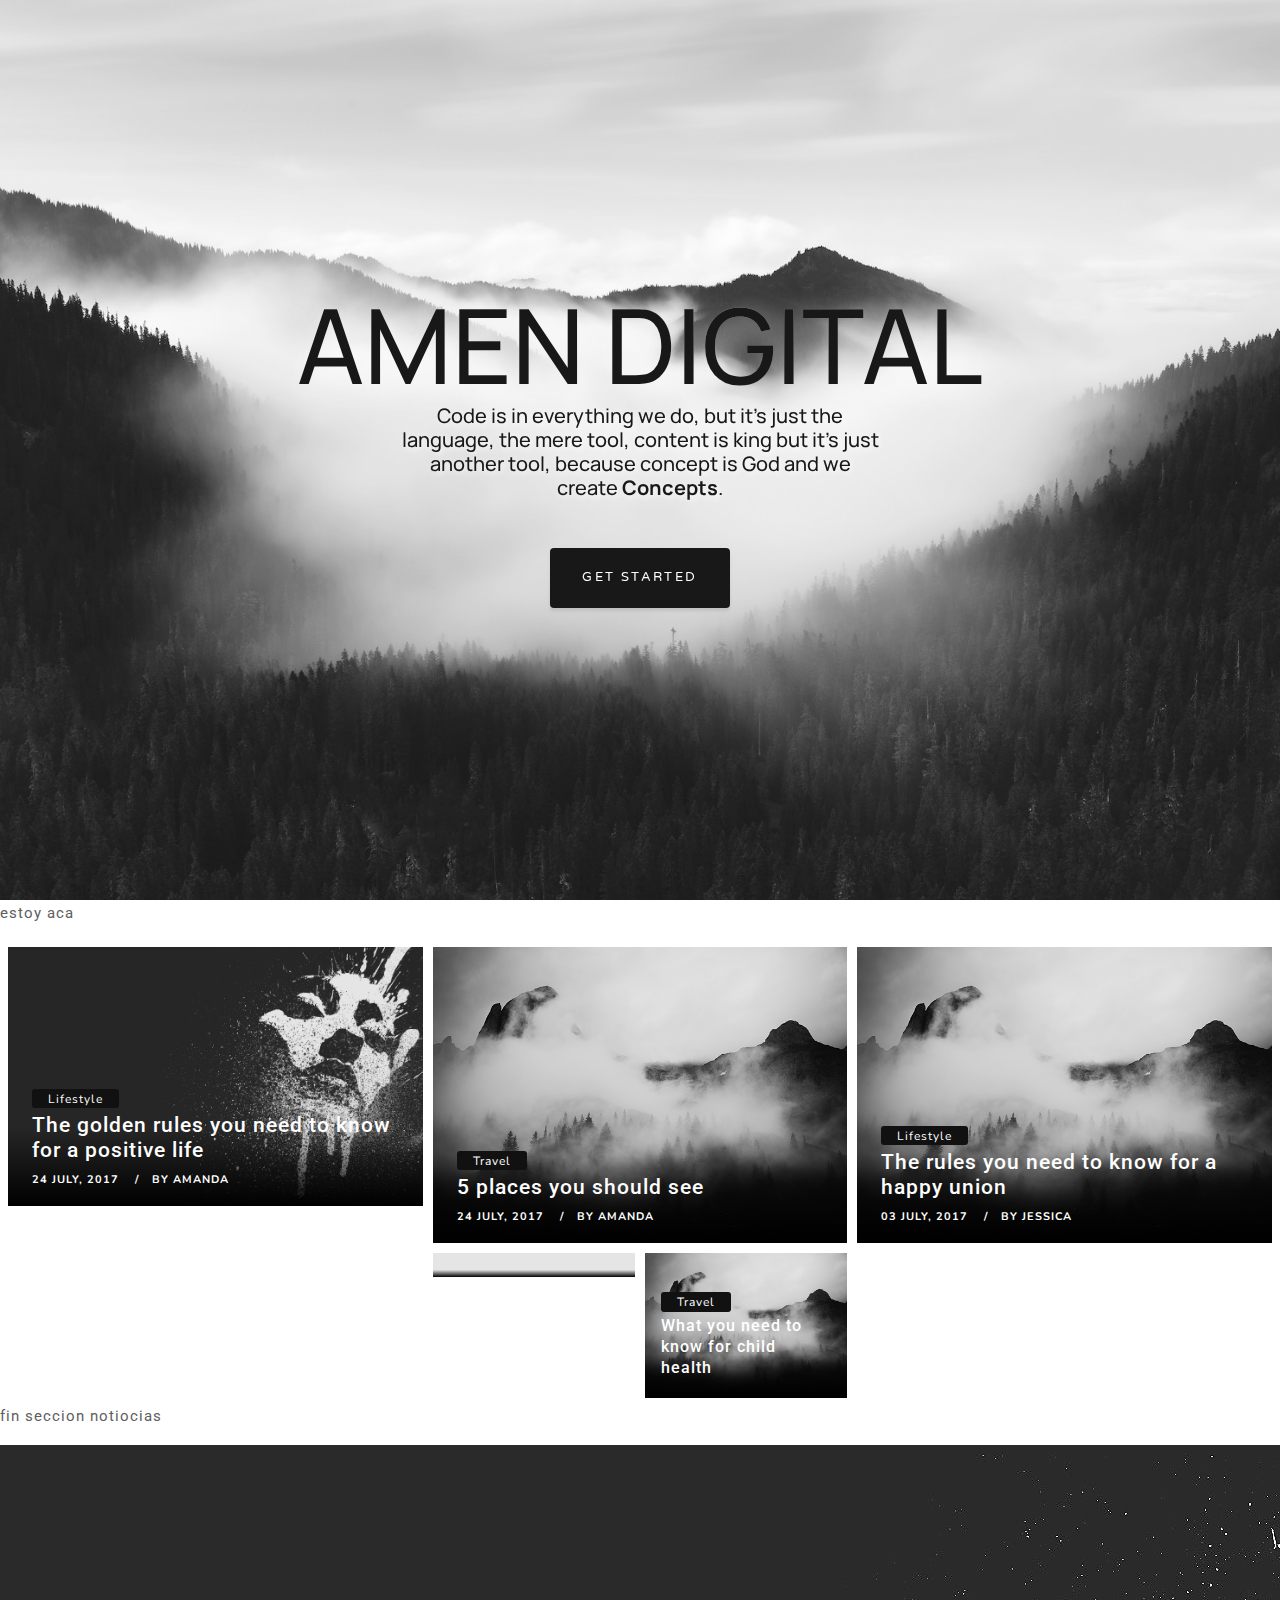
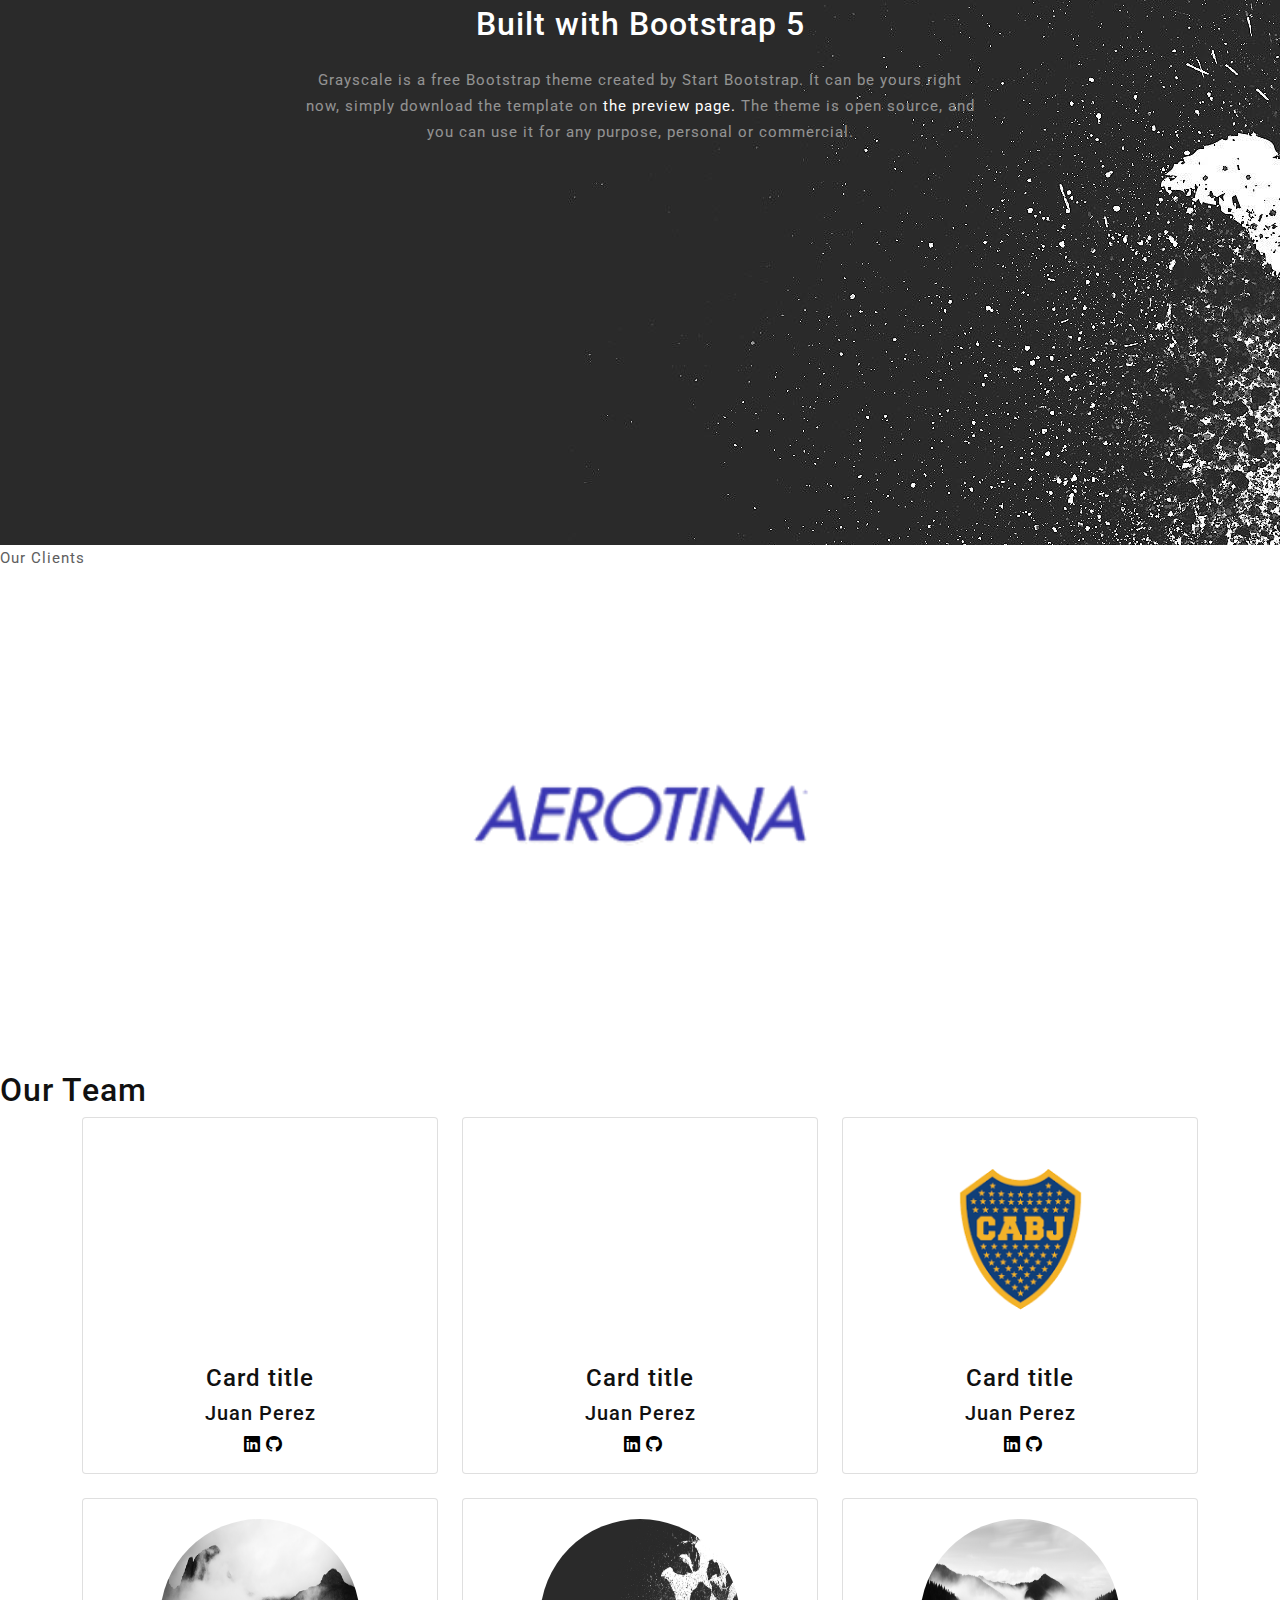
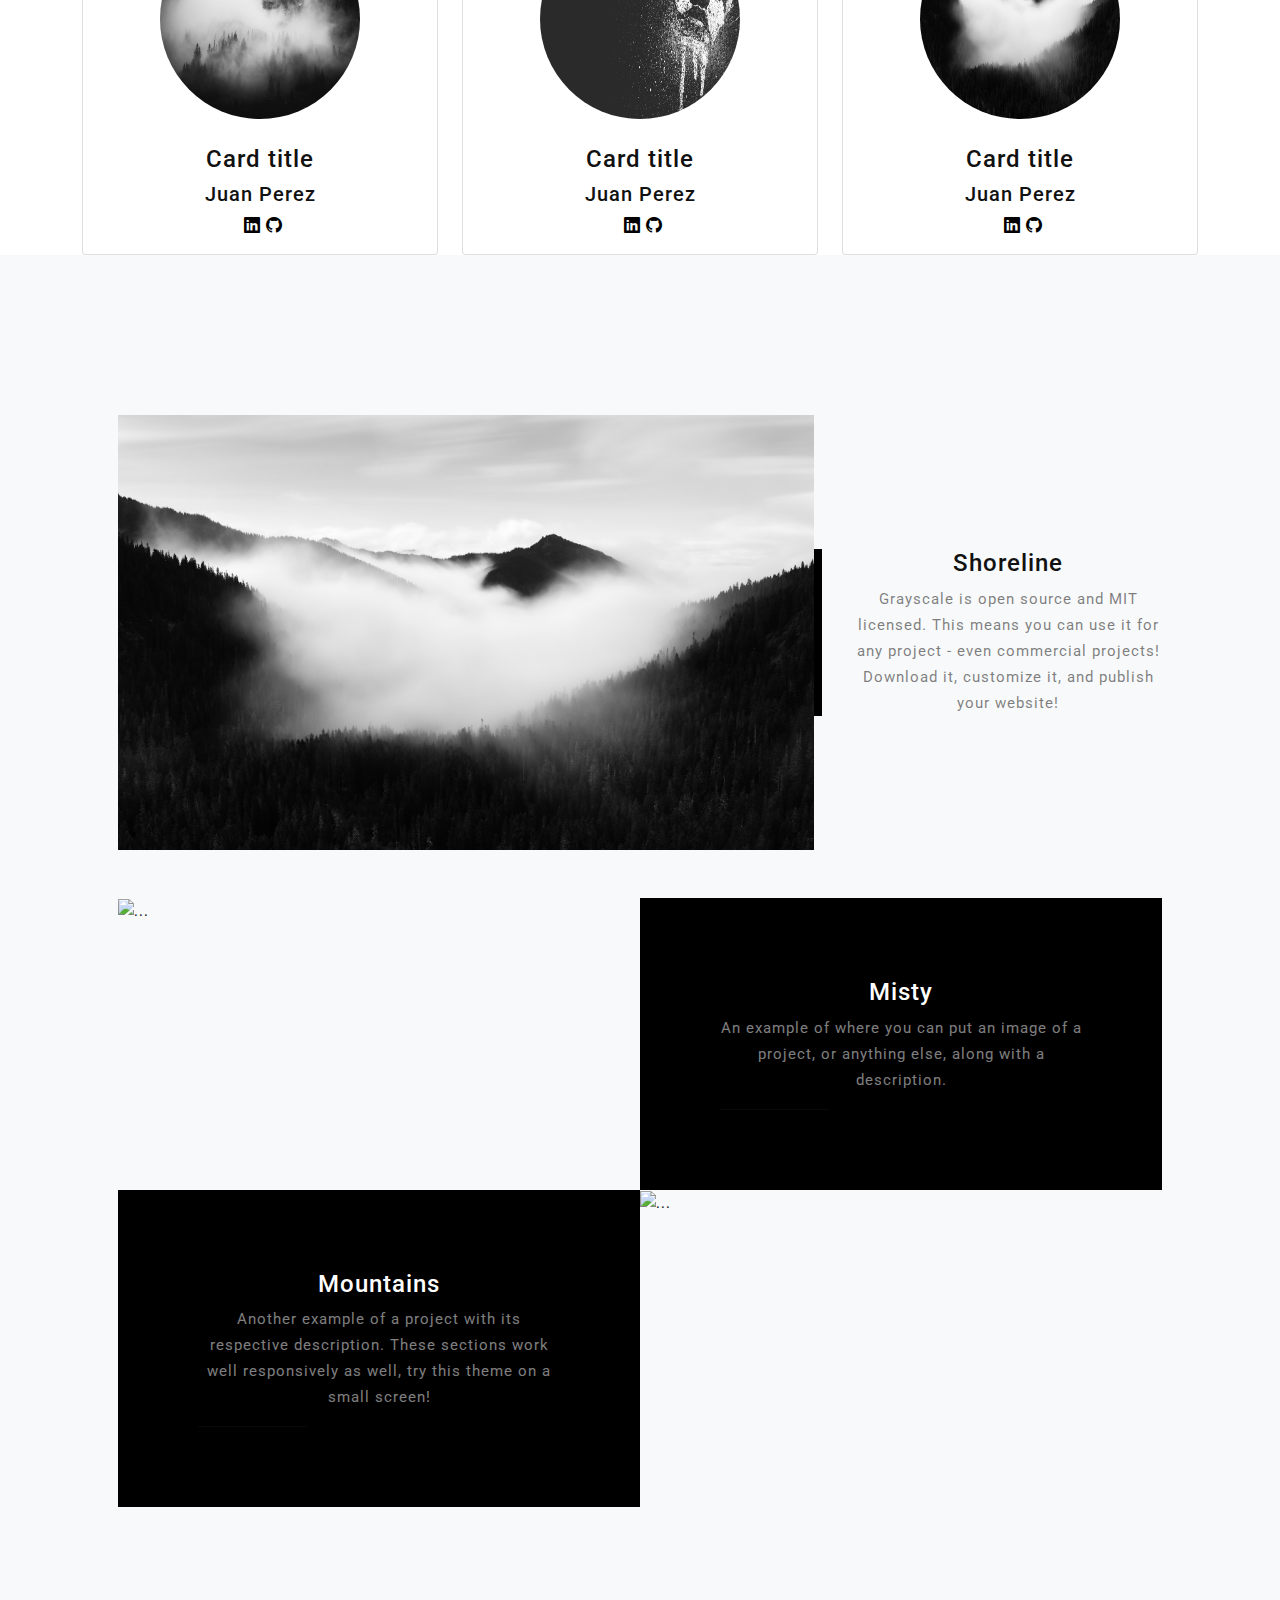
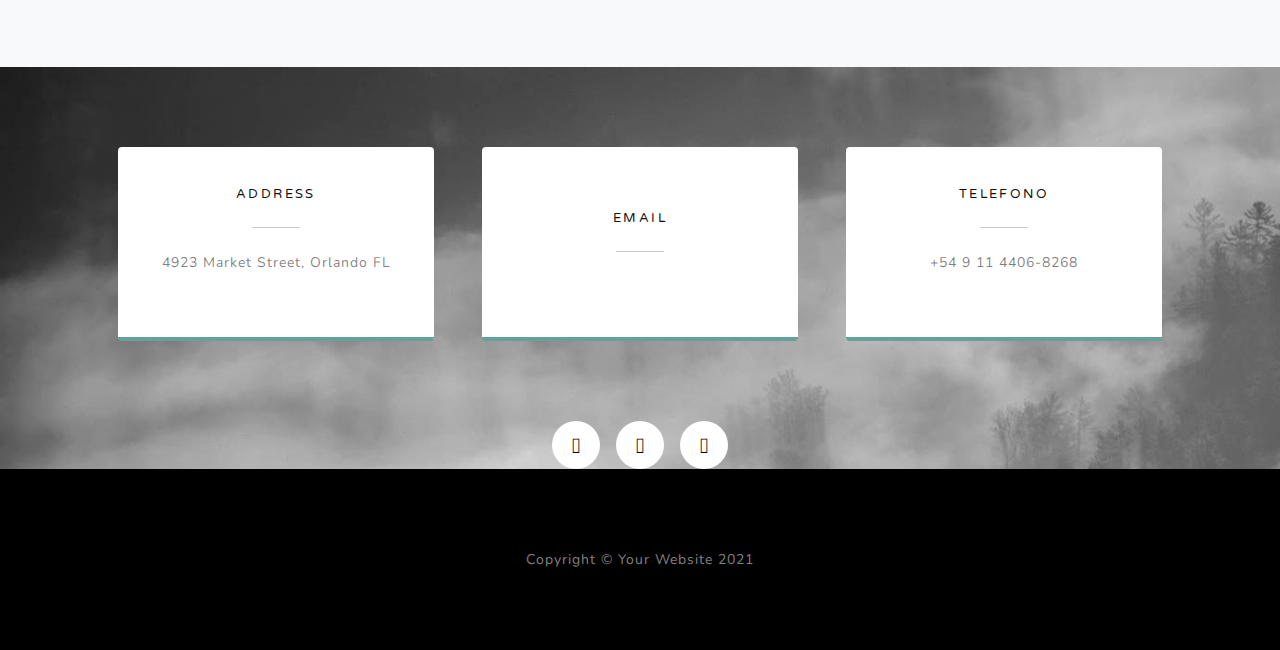
==== commit 808b7e7b: "Cambio opacidad" ====
--- a/index.html
+++ b/index.html
@@ -93,7 +93,7 @@
         <div class="container px-4 px-lg-5 d-flex h-100 align-items-center justify-content-center">
             <div class="d-flex justify-content-center">
                 <div class="text-center">
-                    <h1 class="mx-auto my-0 text-uppercase text-black"><strong>Amen</strong> Digital</h1>
+                    <h1 class="mx-auto my-0 text-uppercase text-black">Amen Digital</h1>
                     <h2 class="text-black mx-auto mt-2 mb-5 ">Code is in everything we do, but it's just the language,
                         the mere tool, content is king but it's just another tool, because concept is God and we create
                         <b>Concepts</b>.
--- a/css/customStyles.css
+++ b/css/customStyles.css
@@ -3,16 +3,49 @@
   --mylightGreen: #ffffff;
 }
 
-/* color del texto */
+/* imagenes */
+.center-image {
+  display: block;
+  margin-left: auto;
+  margin-right: auto;
+  /* width: 50%; */
+}
+
+/* icons social */
+.center-icon {
+  position: relative;
+  left: 45%;
+}
+
+.bi:hover {
+  color: grey;
+}
+
+.bi {
+  color: black;
+}
+
+.social a {
+  text-decoration: none;
+}
+
+/* texto */
 
 .text-success {
   color: var(--mylightGreen) !important;
+}
+
+.justify-text {
+  text-align: center;
 }
 
 .text-black {
   color: black;
   /* color | offset-x | offset-y | blur-radius */
-  text-shadow: rgb(0, 0, 0) 0.1em 0.1em 0.3em;
+  text-shadow: #ffffff 0.1em 0.1em 0.3em;
+  font-family: "Manrope", sans-serif !important;
+  letter-spacing: 0rem !important;
+  opacity: 1 !important;
 }
 
 /* botones */
@@ -45,11 +78,6 @@
 }
 
 /* barra navegación */
-
-/* nav ul li{
-
-    color: transparent;
-} */
 
 #mainNav.navbar-shrink .nav-link.active {
   color: var(--myGreen);
@@ -173,3 +201,7 @@
   margin-top: 20px;
   margin-bottom: 10px;
 }
+
+.masthead {
+  opacity: 0.9;
+}
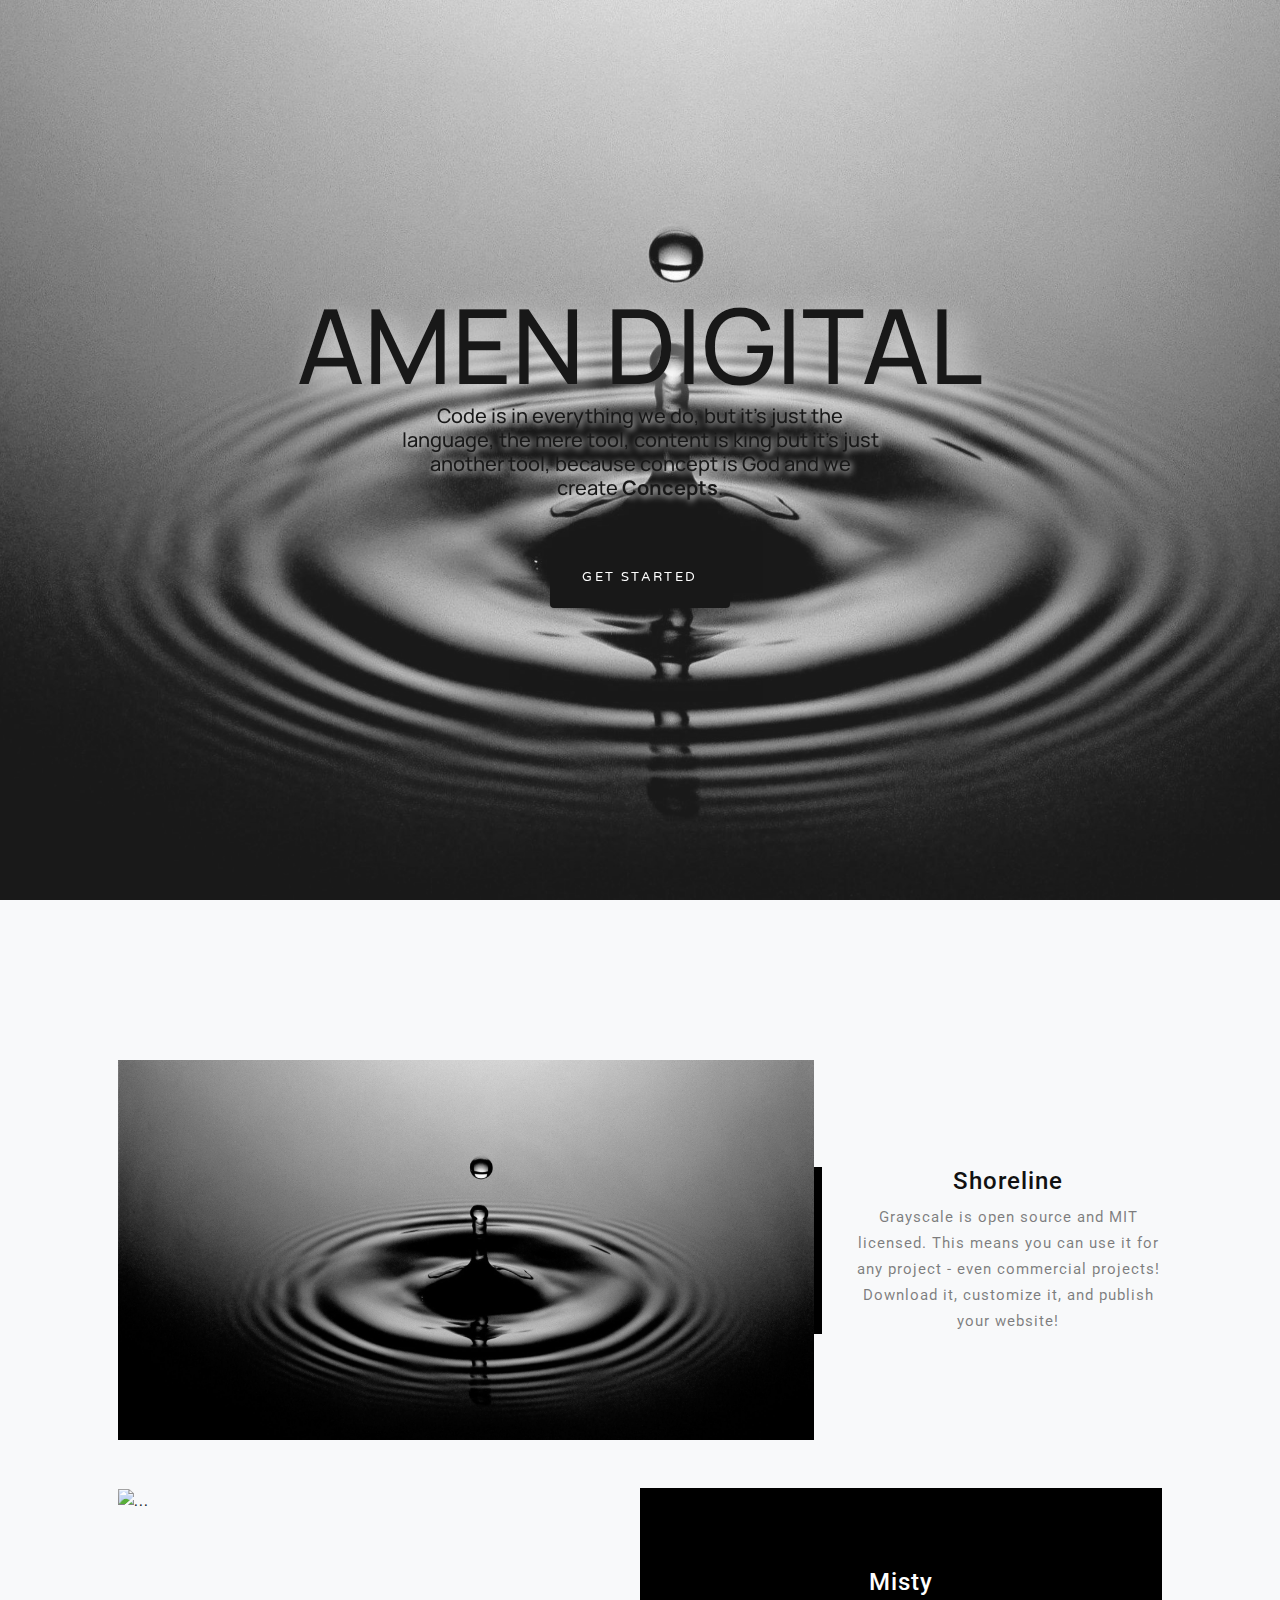
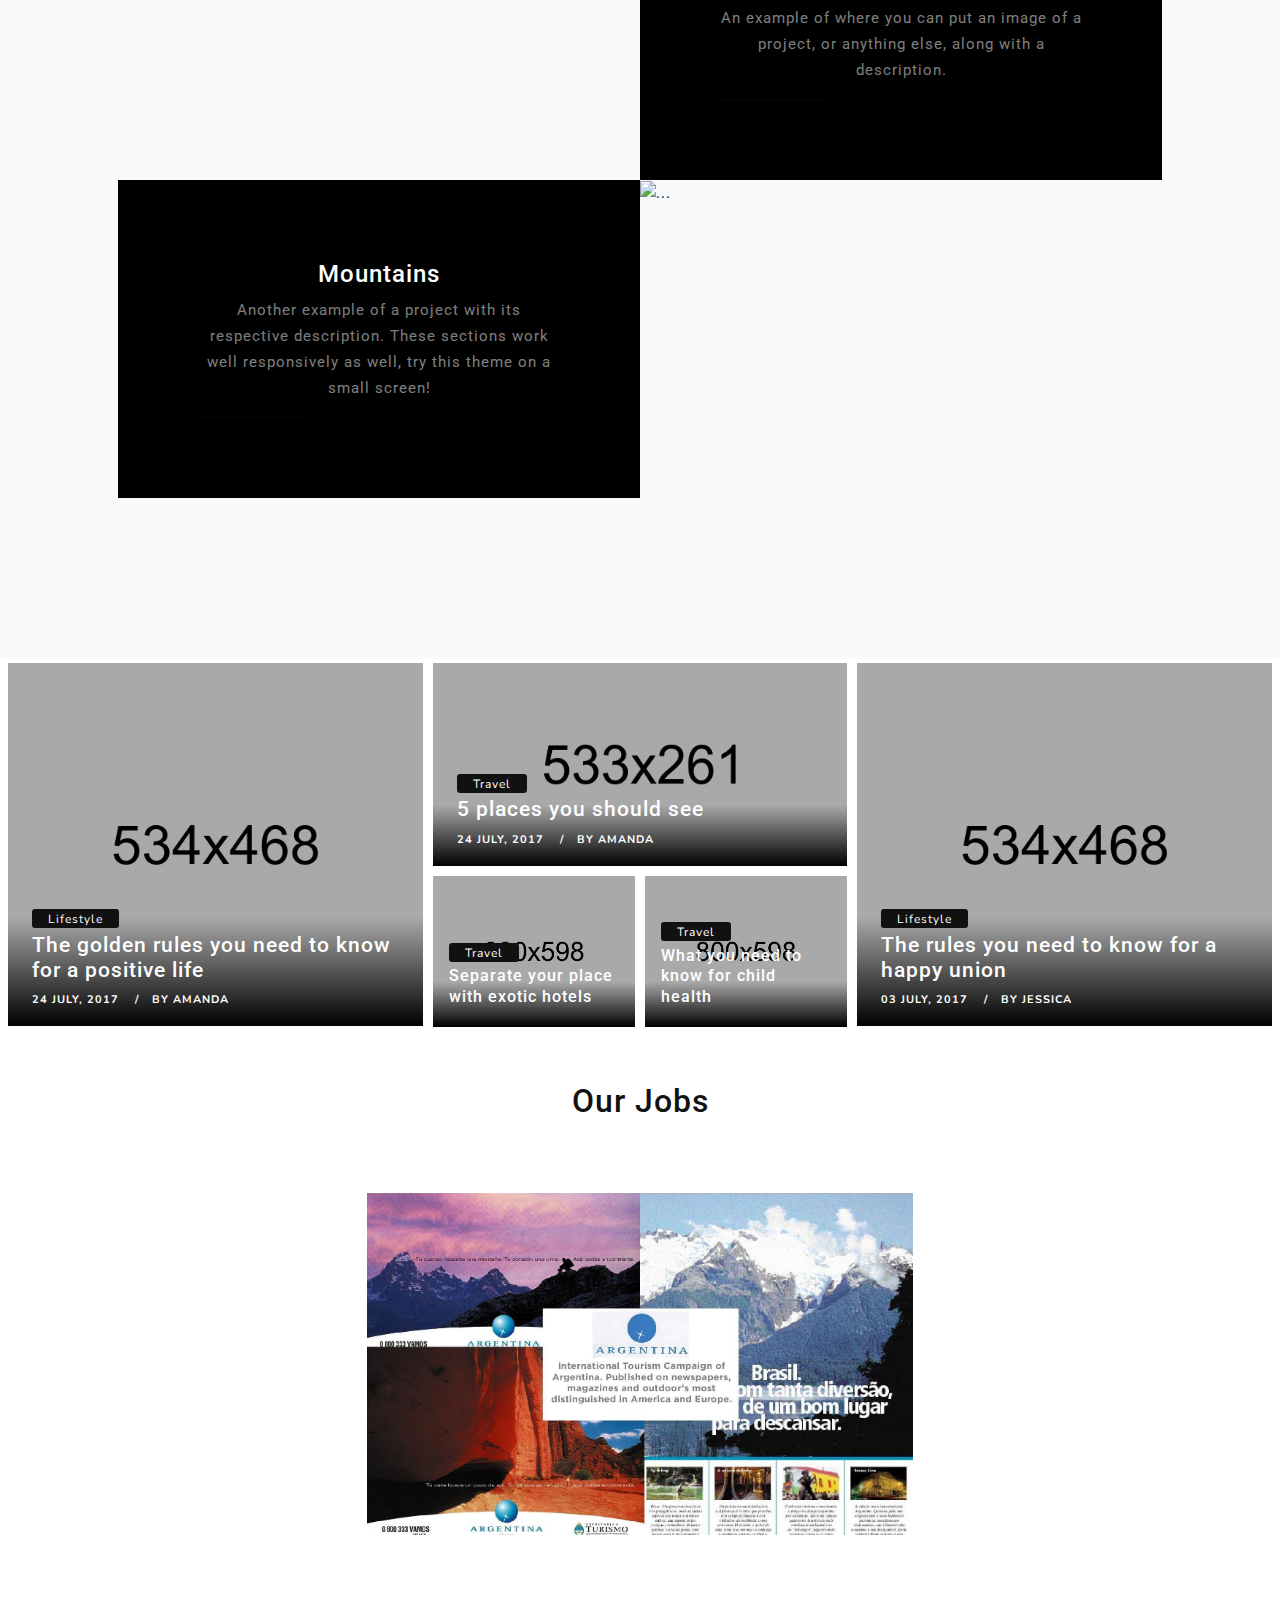
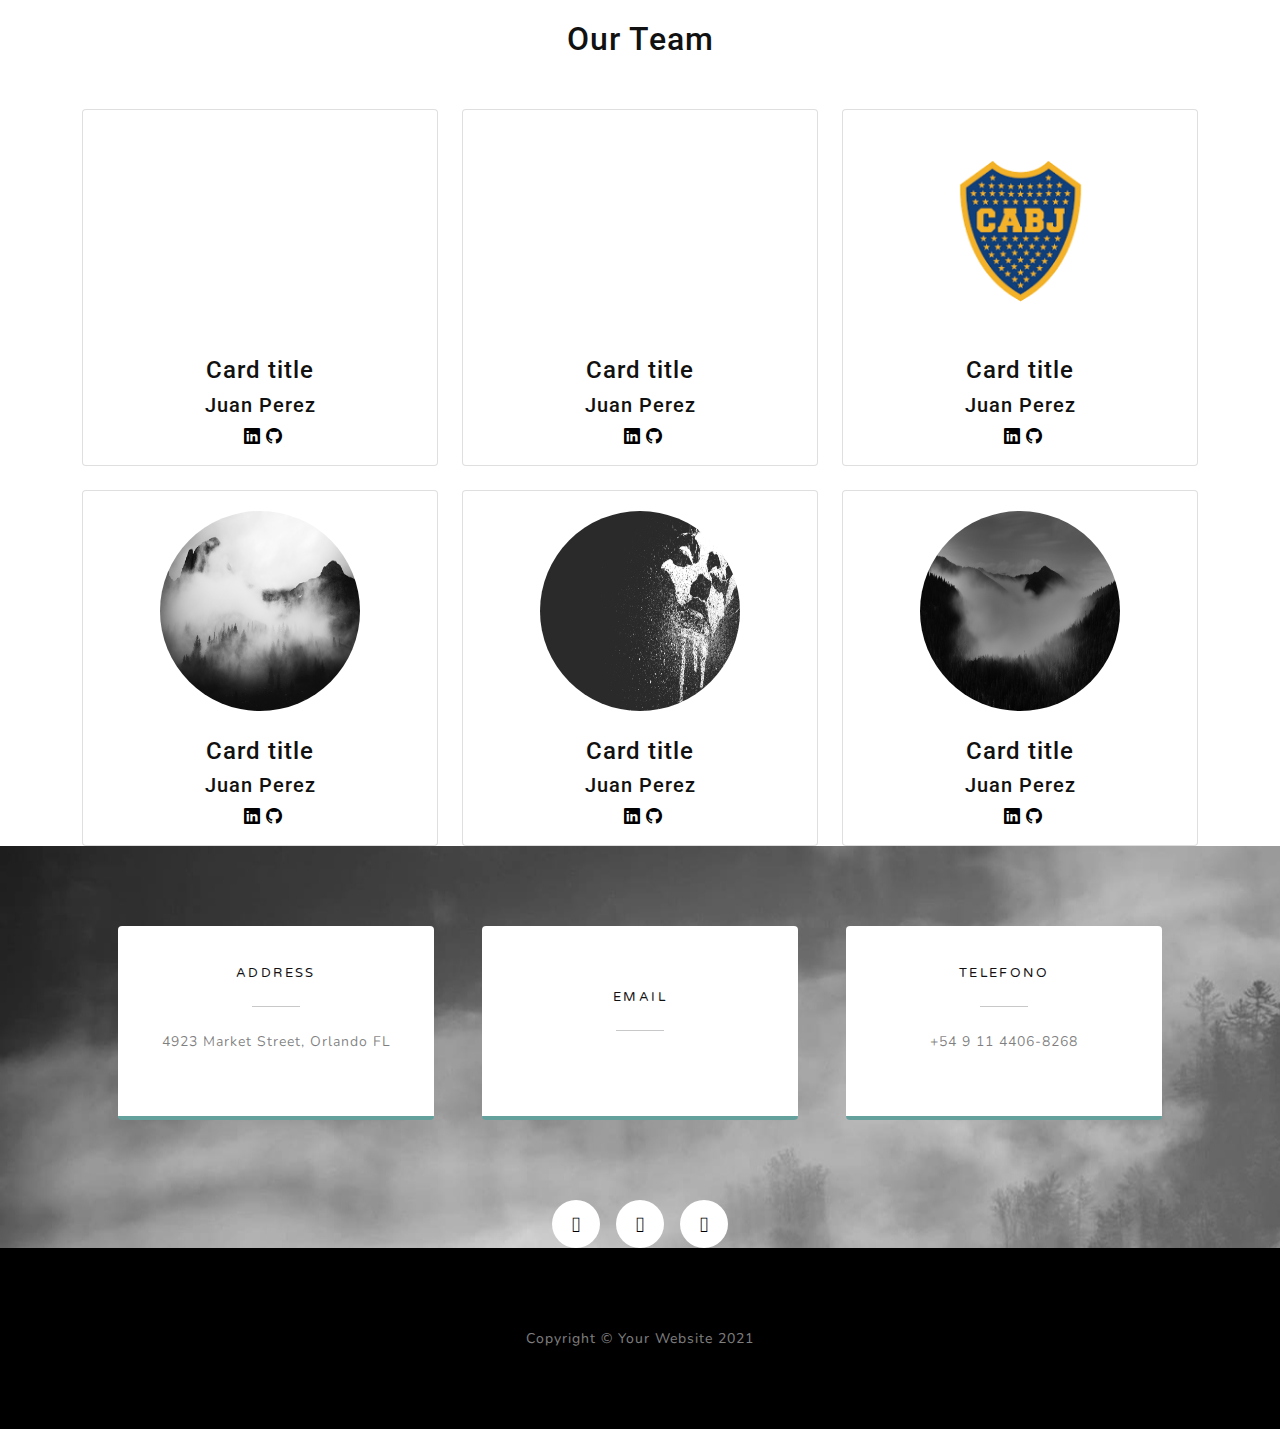
==== commit 34325b10: "Merge branch 'main' of github.com:matelab/amenDigital into main" ====
--- a/index.html
+++ b/index.html
@@ -104,7 +104,57 @@
         </div>
     </header>
 
-    <p>estoy aca</p>
+    <!-- Projects-->
+    <section class="projects-section bg-light" id="projects">
+        <div class="container px-4 px-lg-5">
+            <!-- Featured Project Row-->
+            <div class="row gx-0 mb-4 mb-lg-5 align-items-center">
+                <div class="col-xl-8 col-lg-7"><img class="img-fluid mb-3 mb-lg-0" src="assets/img/bg-masthead.jpg"
+                        alt="..." /></div>
+                <div class="col-xl-4 col-lg-5">
+                    <div class="featured-text text-center text-lg-left">
+                        <h4>Shoreline</h4>
+                        <p class="text-black-50 mb-0">Grayscale is open source and MIT licensed. This means you can use
+                            it for any project - even commercial projects! Download it, customize it, and publish your
+                            website!</p>
+                    </div>
+                </div>
+            </div>
+            <!-- Project One Row-->
+            <div class="row gx-0 mb-5 mb-lg-0 justify-content-center">
+                <div class="col-lg-6"><img class="img-fluid" src="assets/img/creatividad.png" alt="..." /></div>
+                <div class="col-lg-6">
+                    <div class="bg-black text-center h-100 project">
+                        <div class="d-flex h-100">
+                            <div class="project-text w-100 my-auto text-center text-lg-left">
+                                <h4 class="text-white">Misty</h4>
+                                <p class="mb-0 text-white-50">An example of where you can put an image of a project, or
+                                    anything else, along with a description.</p>
+                                <hr class="d-none d-lg-block mb-0 ms-0" />
+                            </div>
+                        </div>
+                    </div>
+                </div>
+            </div>
+            <!-- Project Two Row-->
+            <div class="row gx-0 justify-content-center">
+                <div class="col-lg-6"><img class="img-fluid" src="assets/img/impacto.png" alt="..." /></div>
+                <div class="col-lg-6 order-lg-first">
+                    <div class="bg-black text-center h-100 project">
+                        <div class="d-flex h-100">
+                            <div class="project-text w-100 my-auto text-center text-lg-right">
+                                <h4 class="text-white">Mountains</h4>
+                                <p class="mb-0 text-white-50">Another example of a project with its respective
+                                    description. These sections work well responsively as well, try this theme on a
+                                    small screen!</p>
+                                <hr class="d-none d-lg-block mb-0 me-0" />
+                            </div>
+                        </div>
+                    </div>
+                </div>
+            </div>
+        </div>
+    </section>
 
     <!-- news section -->
 
@@ -113,7 +163,7 @@
             <div class="masonry-blog clearfix">
                 <div class="left-side">
                     <div class="masonry-box post-media">
-                         <img src="./assets/img/city.jpg" alt="" class="img-fluid">
+                         <img src="./assets/img/upload/blog_masonry_01.jpg" alt="" class="img-fluid">
                          <div class="shadoweffect">
                             <div class="shadow-desc">
                                 <div class="blog-meta">
@@ -129,7 +179,7 @@
 
                 <div class="center-side">
                     <div class="masonry-box post-media">
-                         <img src="./assets/img/demo-image-02.jpg" alt="" class="img-fluid">
+                         <img src="./assets/img/upload/blog_masonry_02.jpg" alt="" class="img-fluid">
                          <div class="shadoweffect">
                             <div class="shadow-desc">
                                 <div class="blog-meta">
@@ -143,7 +193,7 @@
                     </div><!-- end post-media -->
 
                     <div class="masonry-box small-box post-media">
-                         <img src="./assets/img/impacto.png" alt="" class="img-fluid">
+                         <img src="./assets/img/upload/blog_masonry_03.jpg" alt="" class="img-fluid">
                          <div class="shadoweffect">
                             <div class="shadow-desc">
                                 <div class="blog-meta">
@@ -155,7 +205,7 @@
                     </div><!-- end post-media -->
 
                     <div class="masonry-box small-box post-media">
-                         <img src="./assets/img/demo-image-02.jpg" alt="" class="img-fluid">
+                         <img src="./assets/img/upload/blog_masonry_03.jpg" alt="" class="img-fluid">
                          <div class="shadoweffect">
                             <div class="shadow-desc">
                                 <div class="blog-meta">
@@ -169,7 +219,7 @@
 
                 <div class="right-side hidden-md-down">
                     <div class="masonry-box post-media">
-                         <img src="./assets/img/demo-image-02.jpg" alt="" class="img-fluid">
+                         <img src="./assets/img/upload/blog_masonry_01.jpg" alt="" class="img-fluid">
                          <div class="shadoweffect">
                             <div class="shadow-desc">
                                 <div class="blog-meta">
@@ -188,47 +238,33 @@
 
     <!-- end news section -->
 
-    <p>fin seccion notiocias</p>
-
-    <!-- About-->
-    <section class="about-section text-center" id="about">
-        <div class="container px-4 px-lg-5">
-            <div class="row gx-4 gx-lg-5 justify-content-center">
-                <div class="col-lg-8">
-                    <h2 class="text-white mb-4">Built with Bootstrap 5</h2>
-                    <p class="text-white-50">
-                        Grayscale is a free Bootstrap theme created by Start Bootstrap. It can be yours right now,
-                        simply download the template on
-                        <a class="text-success" href="https://startbootstrap.com/theme/grayscale/">the preview page.</a>
-                        The theme is open source, and you can use it for any purpose, personal or commercial.
-                    </p>
-                </div>
-            </div>
-        </div>
-    </section>
-    <section>
-
-        <p>Our Clients</p>
-
-        <div id="slideshow">
-            <div>
-                <img class="imgSlide" src="./assets/img/icons/aerotina.png">
-            </div>
-            <div>
-                <img class="imgSlide" src="./assets/img/icons/bocajuniors.png">
-            </div>
-            <div>
-                <img class="imgSlide" src="./assets/img/icons/cbse.png">
-            </div>
-            <div>
-                <img class="imgSlide" src="./assets/img/icons/municipalidadMerlo.png">
-            </div>
-            <div>
-                <img class="imgSlide" src="./assets/img/icons/yeron.png">
-            </div>
-        </div>
-
-    </section>
+   <!-- Trabajos -->
+   <section>
+
+    <h2>Our Jobs</h2>
+
+    <div id="slideshow">
+        <div>
+            <img class="imgSlide" src="./assets/img/works/cred1.jpg">
+        </div>
+        <div>
+            <img class="imgSlide" src="./assets/img/works/cred2.jpg">
+        </div>
+        <div>
+            <img class="imgSlide" src="./assets/img/works/cred3.jpg">
+        </div>
+        <div>
+            <img class="imgSlide" src="./assets/img/works/cred4.jpg">
+        </div>
+        <div>
+            <img class="imgSlide" src="./assets/img/works/cred5.jpg">
+        </div>
+        <div>
+            <img class="imgSlide" src="./assets/img/works/cred6.jpg">
+        </div>
+    </div>
+
+</section>
 
     <!-- Trabajos -->
     <section>
@@ -312,7 +348,7 @@
                 </div>
                 <div class="col">
                     <div class="card center-card">
-                        <img src="./assets/img/bg-masthead.jpg" class="card-img-top circle-photo" alt="...">
+                        <img src="./assets/img/bg-masthead2.jpg" class="card-img-top circle-photo" alt="...">
                         <div class="card-body">
                             <h4 class="card-title justify-text">Card title</h4>
                             <h5 class="card-title justify-text">Juan Perez</h5>
@@ -329,57 +365,7 @@
         </div>
 
     </section>
-    <!-- Projects-->
-    <section class="projects-section bg-light" id="projects">
-        <div class="container px-4 px-lg-5">
-            <!-- Featured Project Row-->
-            <div class="row gx-0 mb-4 mb-lg-5 align-items-center">
-                <div class="col-xl-8 col-lg-7"><img class="img-fluid mb-3 mb-lg-0" src="assets/img/bg-masthead.jpg"
-                        alt="..." /></div>
-                <div class="col-xl-4 col-lg-5">
-                    <div class="featured-text text-center text-lg-left">
-                        <h4>Shoreline</h4>
-                        <p class="text-black-50 mb-0">Grayscale is open source and MIT licensed. This means you can use
-                            it for any project - even commercial projects! Download it, customize it, and publish your
-                            website!</p>
-                    </div>
-                </div>
-            </div>
-            <!-- Project One Row-->
-            <div class="row gx-0 mb-5 mb-lg-0 justify-content-center">
-                <div class="col-lg-6"><img class="img-fluid" src="assets/img/creatividad.png" alt="..." /></div>
-                <div class="col-lg-6">
-                    <div class="bg-black text-center h-100 project">
-                        <div class="d-flex h-100">
-                            <div class="project-text w-100 my-auto text-center text-lg-left">
-                                <h4 class="text-white">Misty</h4>
-                                <p class="mb-0 text-white-50">An example of where you can put an image of a project, or
-                                    anything else, along with a description.</p>
-                                <hr class="d-none d-lg-block mb-0 ms-0" />
-                            </div>
-                        </div>
-                    </div>
-                </div>
-            </div>
-            <!-- Project Two Row-->
-            <div class="row gx-0 justify-content-center">
-                <div class="col-lg-6"><img class="img-fluid" src="assets/img/impacto.png" alt="..." /></div>
-                <div class="col-lg-6 order-lg-first">
-                    <div class="bg-black text-center h-100 project">
-                        <div class="d-flex h-100">
-                            <div class="project-text w-100 my-auto text-center text-lg-right">
-                                <h4 class="text-white">Mountains</h4>
-                                <p class="mb-0 text-white-50">Another example of a project with its respective
-                                    description. These sections work well responsively as well, try this theme on a
-                                    small screen!</p>
-                                <hr class="d-none d-lg-block mb-0 me-0" />
-                            </div>
-                        </div>
-                    </div>
-                </div>
-            </div>
-        </div>
-    </section>
+    
     <!-- Contact-->
     <section class="contact-section bg-black">
         <div class="container px-4 px-lg-5">
--- a/css/style.css
+++ b/css/style.css
@@ -570,6 +570,11 @@
 
 .small-box {
     width: 50%;
+    float: left;
+}
+
+.max-box {
+    width: 100%;
     float: left;
 }
 
--- a/css/customStyles.css
+++ b/css/customStyles.css
@@ -88,6 +88,10 @@
 #mainNav.navbar-shrink .nav-link:hover {
   /* color: var(--myGreen); */
   color: transparent;
+}
+
+#mainNav{
+display: none;
 }
 
 /* featured text */
@@ -205,3 +209,8 @@
 .masthead {
   opacity: 0.9;
 }
+h2 {
+  text-align: center;
+  margin-top: 50px;
+  margin-bottom: 50px;
+}
